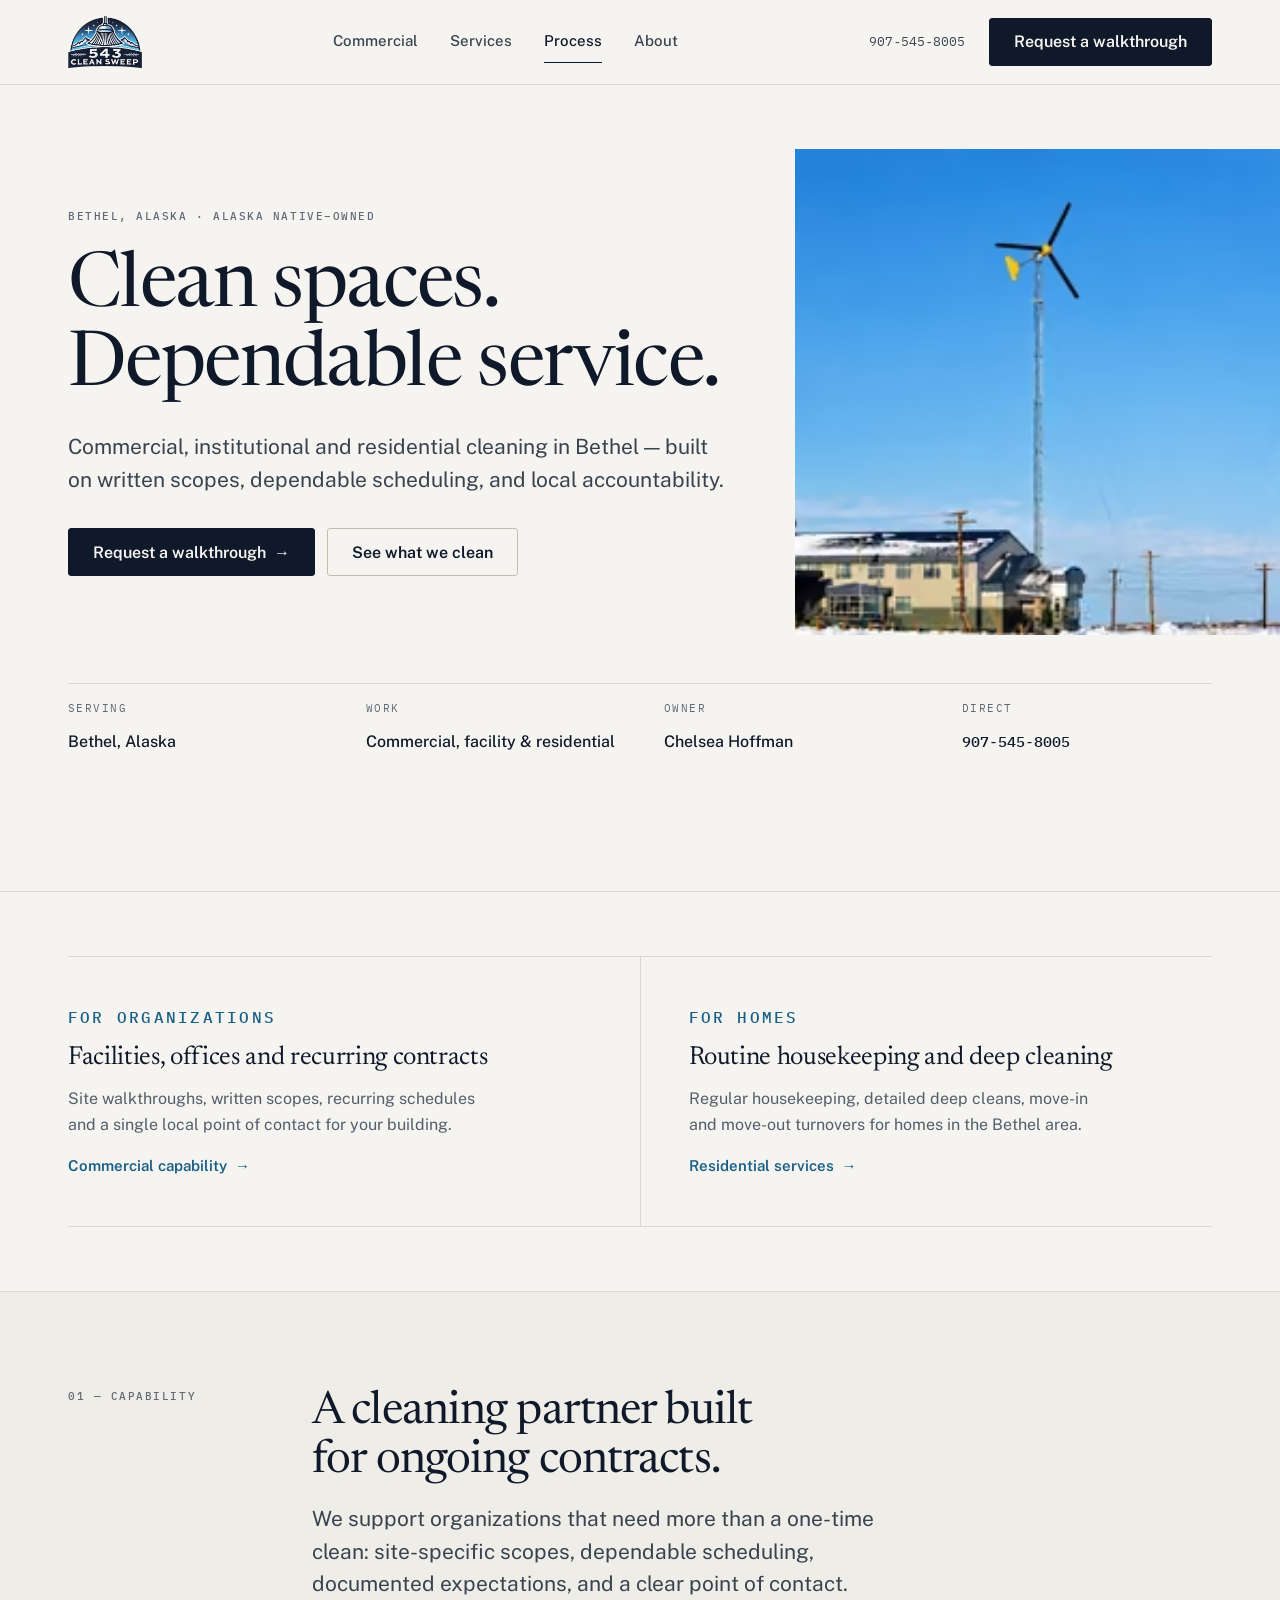
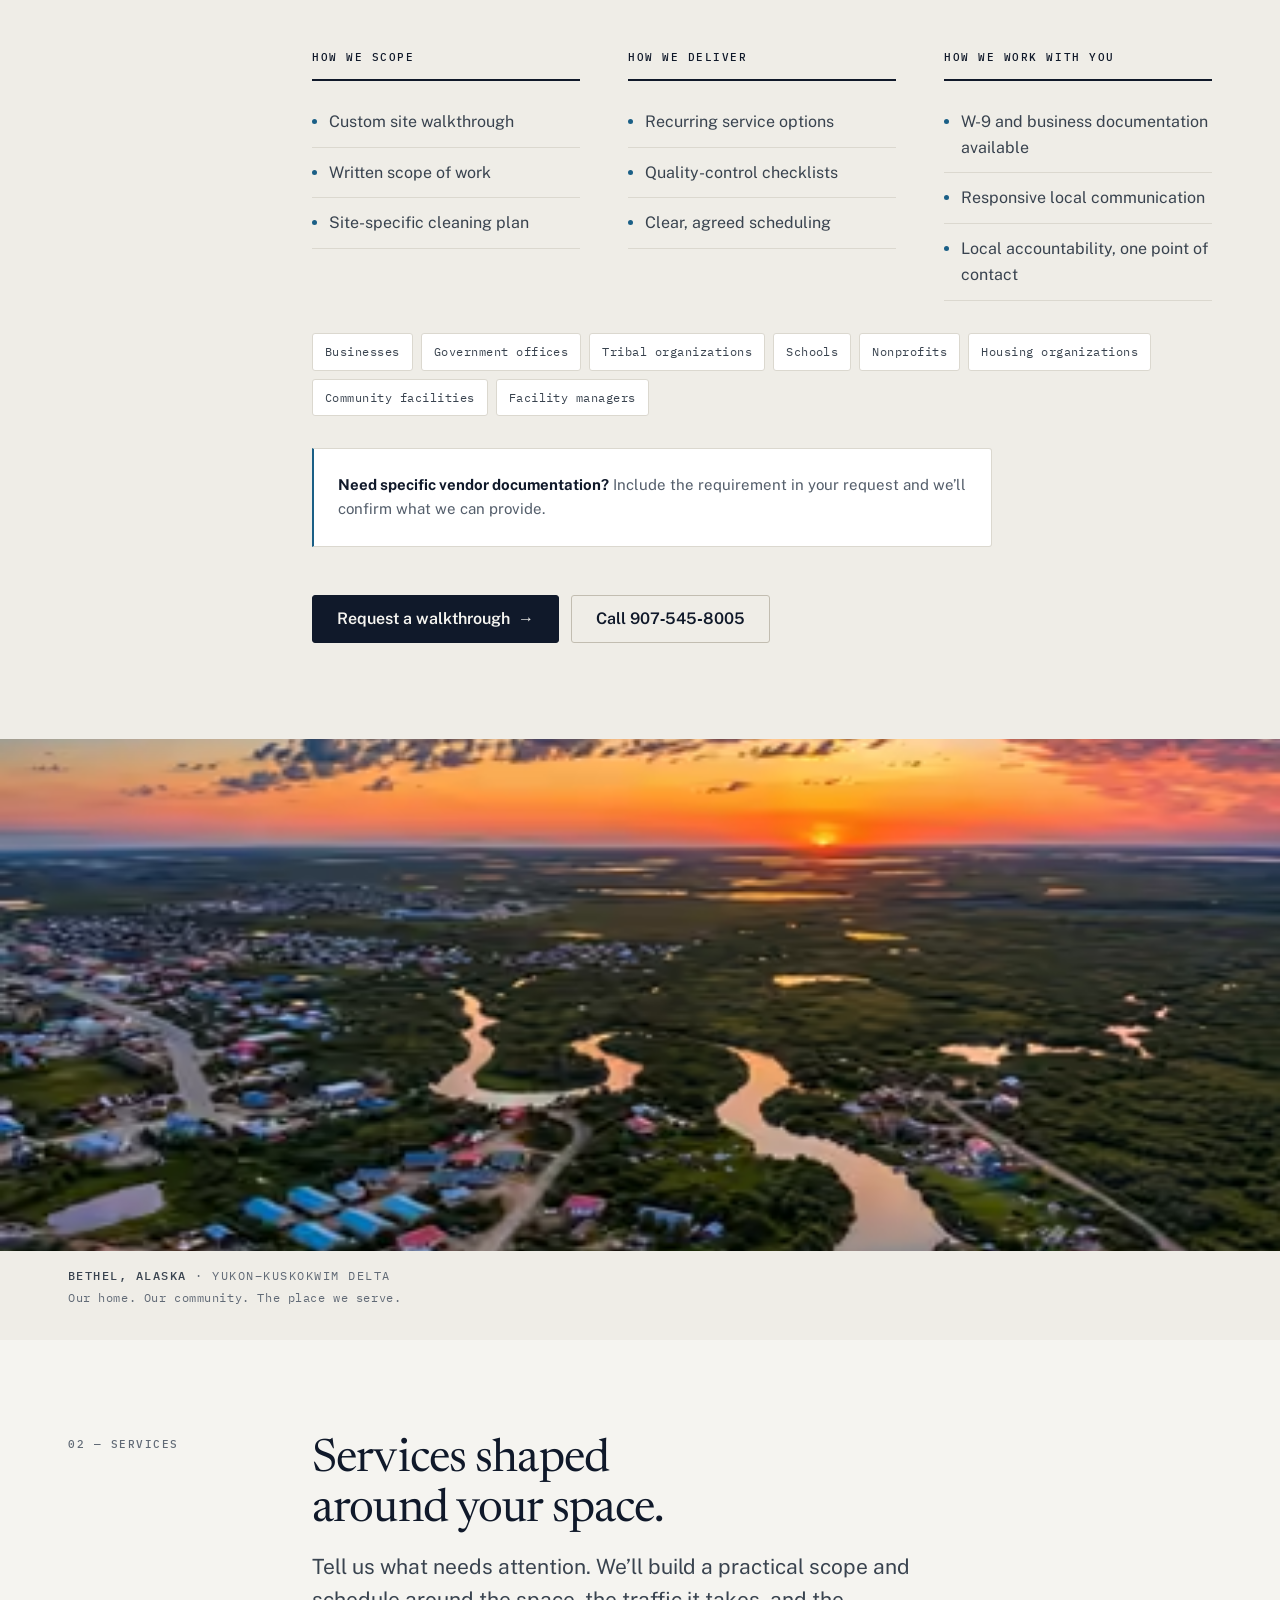
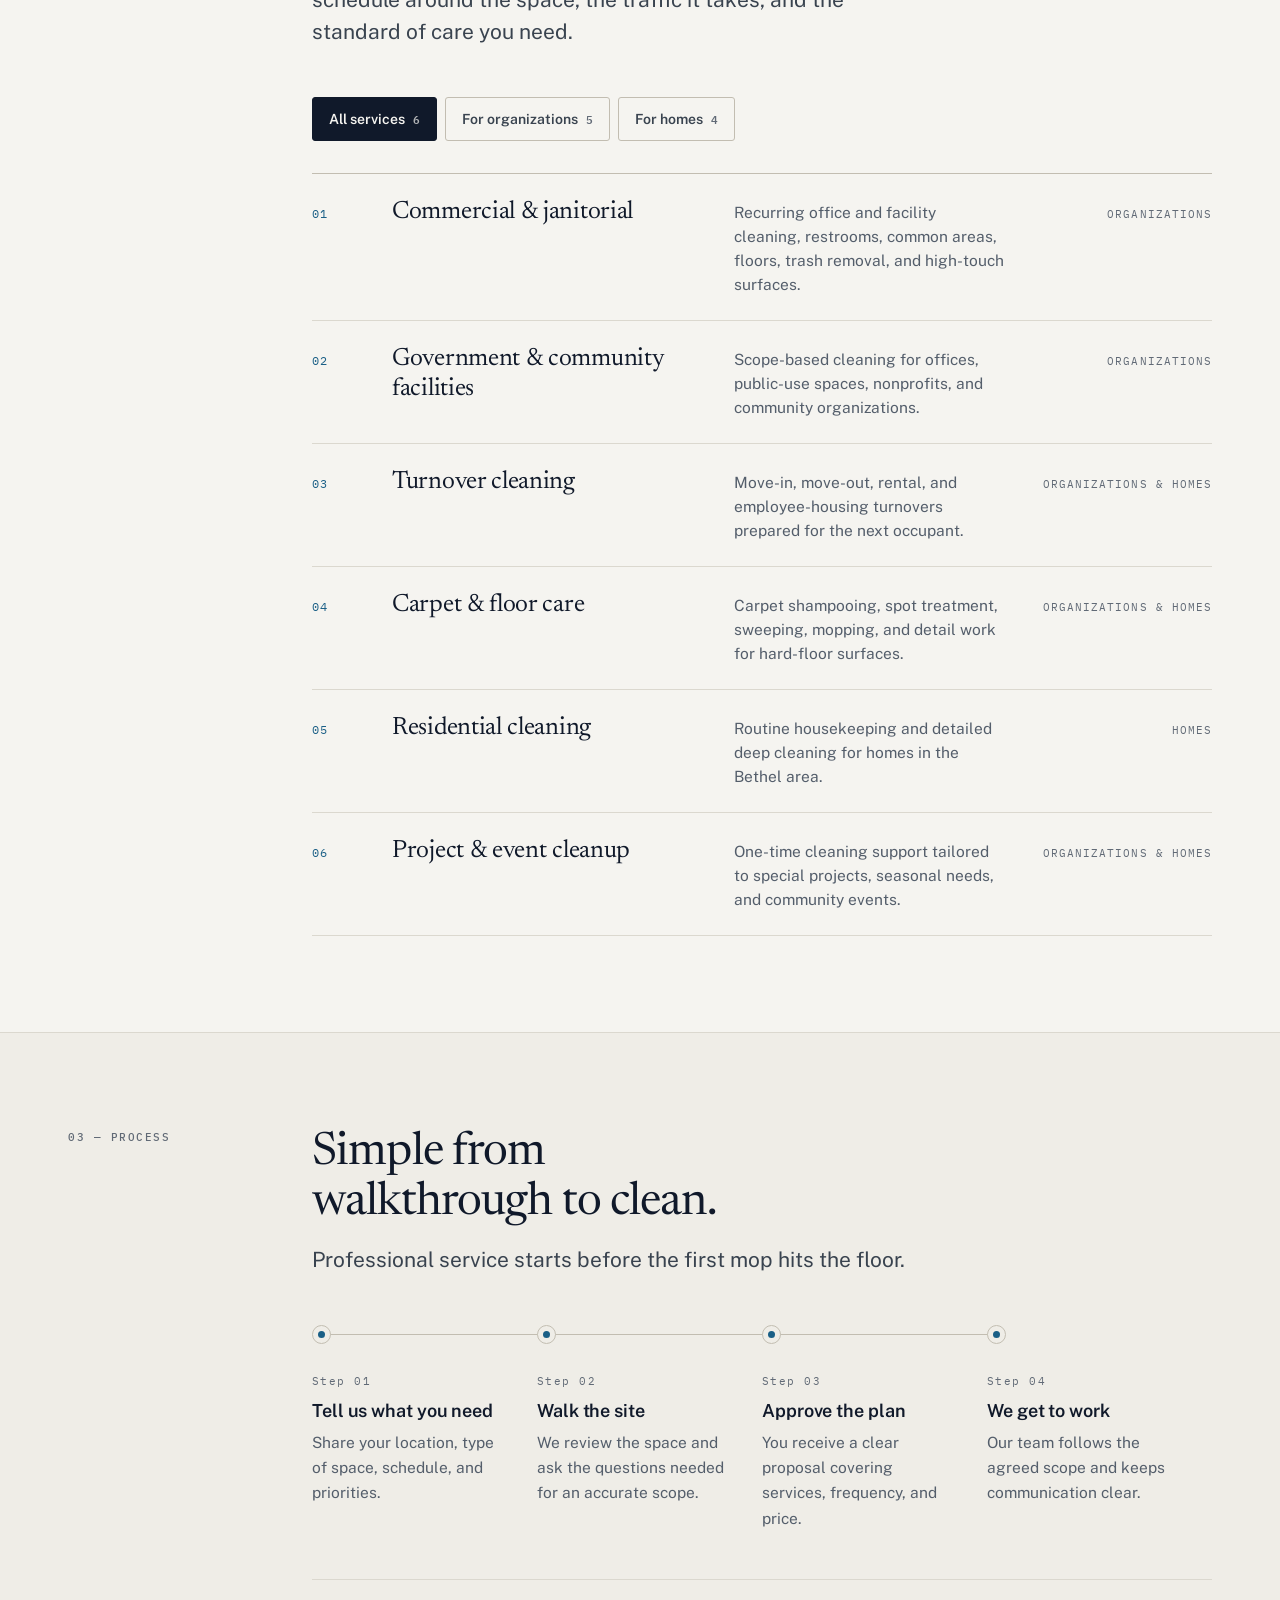
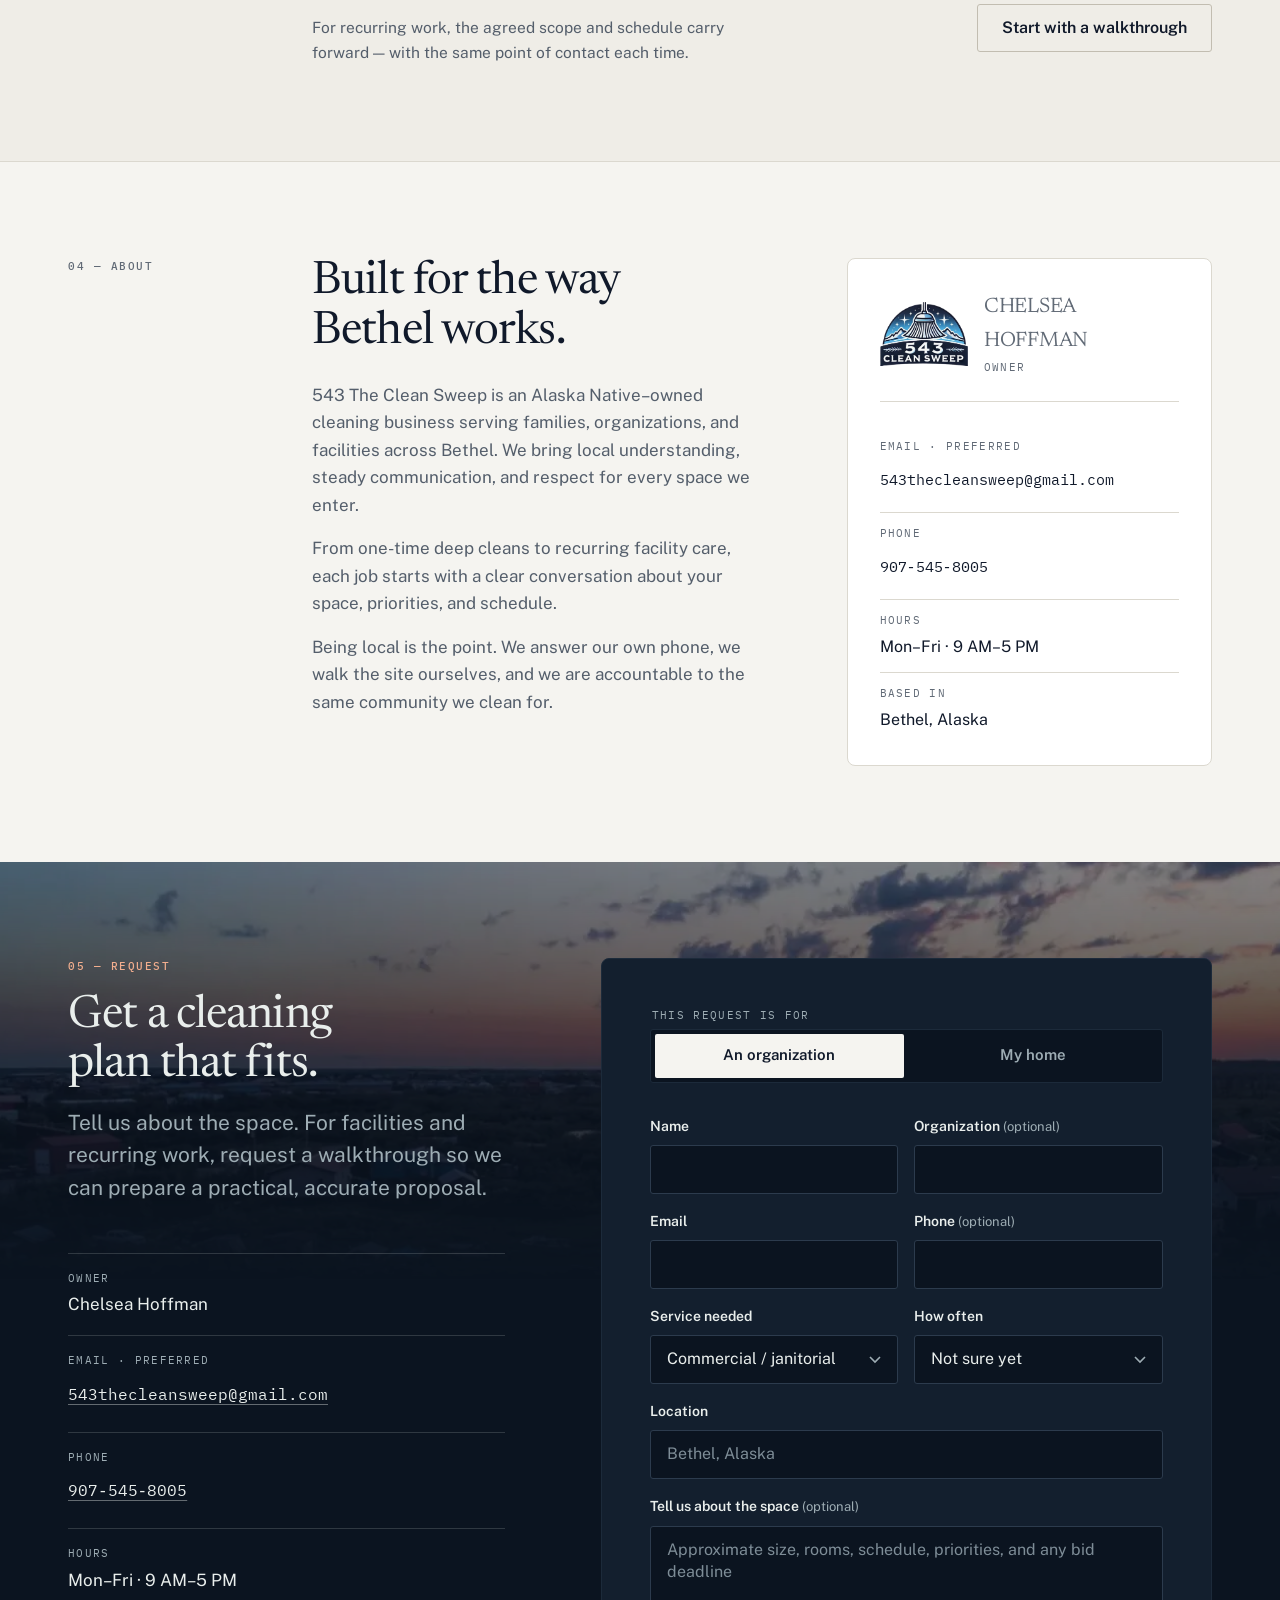
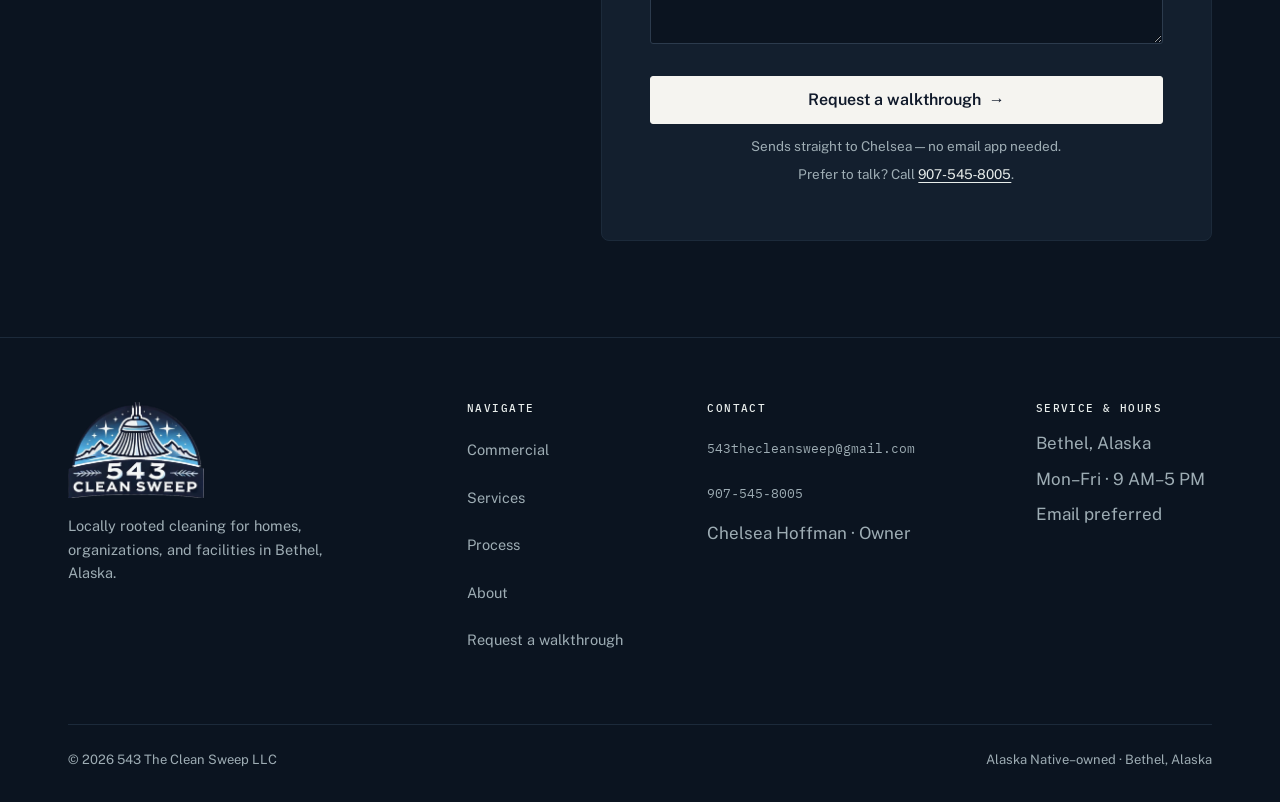
==== index.html @ af2d4373 "Sync Clean Sweep website with current live site Recover the published HTML, confirmation page, and a" ====
<!doctype html>
<html lang="en">
<head>
<meta charset="utf-8">
<meta name="viewport" content="width=device-width, initial-scale=1">
<title>543 The Clean Sweep | Commercial &amp; Residential Cleaning in Bethel, Alaska</title>
<meta name="description" content="Alaska Native-owned cleaning in Bethel, Alaska. Commercial, janitorial, facility and residential cleaning built on written scopes, dependable scheduling and local accountability. Request a walkthrough.">
<link rel="canonical" href="https://543thecleansweep.com/">

<meta property="og:type" content="website">
<meta property="og:site_name" content="543 The Clean Sweep">
<meta property="og:title" content="543 The Clean Sweep | Cleaning in Bethel, Alaska">
<meta property="og:description" content="Commercial, institutional and residential cleaning in Bethel, Alaska. Written scopes, dependable scheduling, local accountability.">
<meta property="og:image" content="https://543thecleansweep.com/assets/logo.png">
<meta property="og:url" content="https://543thecleansweep.com/">
<meta name="twitter:card" content="summary_large_image">

<link rel="icon" href="assets/logo.png" sizes="any">
<link rel="apple-touch-icon" href="assets/logo.png">

<link rel="preconnect" href="https://fonts.googleapis.com">
<link rel="preconnect" href="https://fonts.gstatic.com" crossorigin>
<link rel="stylesheet" href="https://fonts.googleapis.com/css2?family=Newsreader:opsz,wght@6..72,300..500&family=Public+Sans:wght@400..700&family=IBM+Plex+Mono:wght@400;500&display=swap">

<script type="application/ld+json">
{"@context":"https://schema.org","@type":"LocalBusiness","name":"543 The Clean Sweep","legalName":"543 The Clean Sweep LLC","founder":{"@type":"Person","name":"Chelsea Hoffman"},"telephone":"+1-907-545-8005","email":"543thecleansweep@gmail.com","url":"https://543thecleansweep.com/","logo":"https://543thecleansweep.com/assets/logo.png","image":"https://543thecleansweep.com/assets/logo.png","description":"Alaska Native-owned residential and commercial cleaning services in Bethel, Alaska.","address":{"@type":"PostalAddress","addressLocality":"Bethel","addressRegion":"AK","addressCountry":"US"},"areaServed":{"@type":"City","name":"Bethel, Alaska"},"openingHoursSpecification":[{"@type":"OpeningHoursSpecification","dayOfWeek":["Monday","Tuesday","Wednesday","Thursday","Friday"],"opens":"09:00","closes":"17:00"}]}
</script>

<style>
/* ============================================================
   543 THE CLEAN SWEEP — design system
   Palette derived from the logo mark: navy #10192A, blue #429DCC.
   Spacing: 4px base. Radius: 0 / 3 / 8. Type: Newsreader / Public Sans / IBM Plex Mono.
   ============================================================ */
:root{
  /* ---- colour ---- */
  --paper:#F5F4F0;
  --paper-2:#EFEDE7;
  --surface:#FFFFFF;
  --ink:#10192A;          /* logo navy */
  --ink-2:#39434F;
  --muted:#545E6B;
  --faint:#616A76;
  --rule:#DBD8CF;
  --rule-2:#C2BDB1;
  --accent:#1A5F86;
  --accent-2:#134B6B;
  --accent-wash:#E7EEF3;
  --night:#0B1420;
  --night-2:#131F2E;
  --night-3:#1C2A3A;
  --on-night:#E9EEEC;
  --on-night-2:#9EADB4;
  --glow:#F2AE8E;          /* sampled from the riverfront sunset behind this band */
  --warn:#8C3417;
  --warn-wash:#F7E9E3;

  /* ---- type ---- */
  --serif:"Newsreader",Georgia,"Times New Roman",serif;
  --sans:"Public Sans",-apple-system,BlinkMacSystemFont,"Segoe UI",Roboto,Helvetica,Arial,sans-serif;
  --mono:"IBM Plex Mono",ui-monospace,SFMono-Regular,Menlo,Consolas,monospace;

  /* ---- space (4px base) ---- */
  --s1:4px;  --s2:8px;  --s3:12px; --s4:16px; --s5:24px;
  --s6:32px; --s7:48px; --s8:64px; --s9:96px; --s10:128px;

  /* ---- layout ---- */
  --shell:1240px;
  --measure:68ch;
  --gutter:20px;
  --header-h:76px;

  /* ---- radius / elevation ---- */
  --r1:3px; --r2:8px;
  --shadow:0 1px 2px rgba(16,25,42,.05), 0 12px 32px -12px rgba(16,25,42,.16);

  /* ---- motion ---- */
  --ease-out:cubic-bezier(0.23, 1, 0.32, 1);
  --ease-in-out:cubic-bezier(0.77, 0, 0.175, 1);
}
@media (min-width:700px){ :root{ --gutter:32px; --header-h:84px } }
@media (min-width:1100px){ :root{ --gutter:48px } }

*,*::before,*::after{box-sizing:border-box}
html{-webkit-text-size-adjust:100%}
/* author display values must not defeat the hidden attribute */
[hidden]{display:none !important}
@media (prefers-reduced-motion: no-preference){ html{scroll-behavior:smooth} }

body{
  margin:0;
  background:var(--paper);
  color:var(--ink);
  font-family:var(--sans);
  font-size:17px;
  line-height:1.62;
  font-synthesis-weight:none;
  -webkit-font-smoothing:antialiased;
  -moz-osx-font-smoothing:grayscale;
}
img{max-width:100%;height:auto;display:block}
h1,h2,h3,h4{margin:0;font-weight:500;line-height:1.1;letter-spacing:-.02em;text-wrap:balance}
p{margin:0}
ul,ol{margin:0;padding:0}
a{color:var(--accent);text-underline-offset:3px;text-decoration-thickness:1px}
@media (hover:hover) and (pointer:fine){
  a:hover{color:var(--accent-2)}
}

/* ---- focus: always visible, never animated ---- */
:focus-visible{
  outline:2px solid var(--accent);
  outline-offset:2px;
  border-radius:2px;
}
.on-dark :focus-visible,.night :focus-visible{outline-color:var(--glow)}

.skip{
  position:absolute;left:var(--s4);top:-100px;z-index:100;
  background:var(--ink);color:var(--paper);
  padding:var(--s3) var(--s4);border-radius:var(--r1);
  font-weight:600;text-decoration:none;
}
.skip:focus{top:var(--s4)}

.shell{width:100%;max-width:var(--shell);margin-inline:auto;padding-inline:var(--gutter)}
.vh{position:absolute;width:1px;height:1px;padding:0;margin:-1px;overflow:hidden;clip:rect(0 0 0 0);white-space:nowrap;border:0}

/* ============================================================ TYPE SCALE */
.display{font-family:var(--serif);font-weight:400;letter-spacing:-.021em;line-height:1.04;
  font-size:clamp(42px,7.4vw,76px)}
.h2{font-family:var(--serif);font-weight:400;letter-spacing:-.019em;line-height:1.08;
  font-size:clamp(30px,4.2vw,46px)}
.h3{font-family:var(--serif);font-weight:400;letter-spacing:-.013em;font-size:clamp(21px,2.3vw,26px);line-height:1.18}
.h4{font-family:var(--sans);font-weight:600;font-size:18px;letter-spacing:-.005em;line-height:1.3}
.lede{font-size:clamp(18px,2vw,21px);line-height:1.55;color:var(--ink-2);max-width:56ch}
.body{color:var(--muted);max-width:var(--measure)}
.small{font-size:15px;line-height:1.55}
.label{font-family:var(--mono);font-size:11px;font-weight:500;letter-spacing:.14em;
  text-transform:uppercase;color:var(--faint)}
.num{font-family:var(--mono);font-variant-numeric:tabular-nums lining-nums}

/* ============================================================ BUTTONS */
.btn{
  display:inline-flex;align-items:center;justify-content:center;gap:var(--s2);
  min-height:48px;padding:var(--s3) var(--s5);
  font-family:var(--sans);font-size:16px;font-weight:600;line-height:1.2;
  border:1px solid transparent;border-radius:var(--r1);
  text-decoration:none;cursor:pointer;
  transition:background-color 140ms ease, color 140ms ease, border-color 140ms ease, transform 140ms var(--ease-out);
}
.btn:active{transform:scale(.975)}
.btn-primary{background:var(--ink);color:var(--paper);border-color:var(--ink)}
.btn-secondary{background:transparent;color:var(--ink);border-color:var(--rule-2)}
.btn-light{background:var(--paper);color:var(--ink);border-color:var(--paper)}
.btn-ghost-dark{background:transparent;color:var(--on-night);border-color:rgba(233,238,236,.3)}
.btn-block{width:100%}
@media (hover:hover) and (pointer:fine){
  .btn-primary:hover{background:#1D2A40;border-color:#1D2A40}
  .btn-secondary:hover{background:var(--paper-2);border-color:var(--ink)}
  .btn-light:hover{background:#FFFFFF;border-color:#FFFFFF}
  .btn-ghost-dark:hover{background:rgba(233,238,236,.09);border-color:rgba(233,238,236,.55)}
}
.btn .arw{transition:transform 180ms var(--ease-out)}
@media (hover:hover) and (pointer:fine){ .btn:hover .arw{transform:translateX(3px)} }

/* ============================================================ HEADER */
.header{
  position:sticky;top:0;z-index:50;
  background:var(--paper);
  border-bottom:1px solid transparent;
  /* only compositor-friendly properties: a height change here would animate layout
     AND shift the document by the delta, because a sticky header sits in flow. */
  transition:background-color 200ms ease, border-color 200ms ease;
}
.header[data-stuck="true"]{
  background:rgba(245,244,240,.92);
  -webkit-backdrop-filter:saturate(1.4) blur(10px);
  backdrop-filter:saturate(1.4) blur(10px);
  border-bottom-color:var(--rule);
}
.header-in{display:flex;align-items:center;justify-content:space-between;gap:var(--s4);
  height:var(--header-h)}
.brand{display:inline-flex;align-items:center;text-decoration:none;flex:none}
.brand img{height:52px;width:auto}
.nav{display:none;align-items:center;gap:var(--s6)}
.nav a{font-size:15px;font-weight:500;color:var(--ink-2);text-decoration:none;padding-block:var(--s2);
  border-bottom:1.5px solid transparent;transition:color 140ms ease, border-color 140ms ease}
@media (hover:hover) and (pointer:fine){ .nav a:hover{color:var(--ink);border-bottom-color:var(--rule-2)} }
.nav a[aria-current="true"]{color:var(--ink);border-bottom-color:var(--ink)}
.header-right{display:flex;align-items:center;gap:var(--s5)}
.header-cta{display:none}
.header-tel{display:none;font-family:var(--mono);font-size:13px;color:var(--ink-2);text-decoration:none}
@media (hover:hover) and (pointer:fine){ .header-tel:hover{color:var(--accent)} }

.menu-btn{
  display:inline-flex;align-items:center;gap:var(--s2);
  min-height:44px;padding:var(--s2) var(--s3);margin-right:calc(var(--s3) * -1);
  background:none;border:0;cursor:pointer;
  font-family:var(--sans);font-size:15px;font-weight:600;color:var(--ink);
}
.menu-btn .bars{position:relative;width:20px;height:12px;flex:none}
.menu-btn .bars i{position:absolute;left:0;width:100%;height:1.5px;background:currentColor;
  transition:transform 200ms var(--ease-out), opacity 140ms ease}
.menu-btn .bars i:nth-child(1){top:0}
.menu-btn .bars i:nth-child(2){top:10.5px}
.menu-btn[aria-expanded="true"] .bars i:nth-child(1){transform:translateY(5.25px) rotate(45deg)}
.menu-btn[aria-expanded="true"] .bars i:nth-child(2){transform:translateY(-5.25px) rotate(-45deg)}

.panel{
  position:fixed;left:0;right:0;top:var(--header-h);bottom:0;z-index:49;
  background:var(--paper);border-top:1px solid var(--rule);
  padding:var(--s6) var(--gutter) var(--s8);
  overflow-y:auto;overscroll-behavior:contain;
  opacity:1;transform:translateY(0);
  transition:opacity 200ms var(--ease-out), transform 240ms var(--ease-out);
}
.panel[hidden]{display:none}
/* exit snaps faster than entry — the system responding, not the user deciding */
.panel[data-closing="true"]{opacity:0;transform:translateY(-8px);transition-duration:160ms}
@starting-style{ .panel{opacity:0;transform:translateY(-8px)} }
.panel-nav{display:flex;flex-direction:column;gap:var(--s1);list-style:none}
.panel-nav a{
  display:flex;align-items:baseline;gap:var(--s4);
  padding:var(--s4) 0;border-bottom:1px solid var(--rule);
  font-family:var(--serif);font-size:26px;color:var(--ink);text-decoration:none;
}
.panel-nav .num{font-family:var(--mono);font-size:11px;color:var(--faint);letter-spacing:.1em}
.panel-foot{margin-top:var(--s7);display:flex;flex-direction:column;gap:var(--s3)}
.panel-foot .btn{width:100%}
.panel-contact{display:flex;flex-direction:column;gap:var(--s2);margin-top:var(--s5);
  font-family:var(--mono);font-size:14px}
.panel-contact a{color:var(--ink-2);text-decoration:none}

@media (min-width:960px){
  .menu-btn{display:none}
  .panel{display:none !important}
  .nav{display:flex}
  .header-cta{display:inline-flex}
  .header-tel{display:inline-block}
}

/* ============================================================ SECTION SCAFFOLD */
.section{padding-block:var(--s9);scroll-margin-top:calc(var(--header-h) + 8px)}
.section--tight{padding-block:var(--s8)}
.section + .section{border-top:1px solid var(--rule)}
.sec-head{display:grid;gap:var(--s4);margin-bottom:var(--s7);max-width:60ch}
.sec-head .label{margin-bottom:calc(var(--s1) * -1)}

/* rail layout: mono label in a left column on wide screens */
.rail{display:grid;gap:var(--s5)}
@media (min-width:960px){
  .rail{grid-template-columns:180px minmax(0,1fr);gap:var(--s8);align-items:start}
  .rail > .rail-label{position:sticky;top:calc(var(--header-h) + 24px)}
}

/* ============================================================ HERO */
.hero{padding-block:var(--s7) var(--s8);border-bottom:1px solid var(--rule);overflow-x:clip}
@media (min-width:960px){ .hero{padding-block:var(--s8) var(--s8)} }
@media (min-width:1200px){ .hero{padding-block:var(--s8) var(--s9)} }
.hero-grid{display:grid;gap:var(--s7)}
@media (min-width:1000px){
  /* type column leads; the plate takes the right track and bleeds past the shell */
  .hero-grid{grid-template-columns:minmax(0,7fr) minmax(0,4.4fr);gap:var(--s8);align-items:center}
}
.hero h1{margin-bottom:var(--s5)}
.hero .lede{margin-bottom:var(--s6)}
.hero-actions{display:flex;flex-wrap:wrap;gap:var(--s3)}
.hero-actions .btn{flex:1 1 auto;min-width:190px}
@media (min-width:560px){ .hero-actions .btn{flex:0 0 auto} }

/* ---- hero plate: full-bleed band on phones, contained plate on desktop ---- */
.hero-figure{margin:0;position:relative}
.hero-figure img{
  width:100%;height:auto;display:block;
  background:var(--paper-2);           /* holds the box before decode */
}
@media (max-width:999px){
  /* escape the shell so the band runs edge to edge */
  .hero-figure{margin-inline:calc(var(--gutter) * -1)}
  .hero-figure img{aspect-ratio:430/226;object-fit:cover}
}
@media (min-width:1000px){
  /* 4:5 is the crop's shape, but the plate is capped so the hero never grows
     past roughly two-thirds of the viewport and the next section stays in view */
  .hero-figure img{aspect-ratio:4/5;object-fit:cover;max-height:min(54vh,540px)}
  /* Bleed to the right viewport edge: the distance from the shell's content edge
     to the viewport is half the leftover width plus one gutter. `overflow-x:clip`
     on .hero absorbs scrollbar rounding so this can never open a scrollbar —
     clip (not hidden) does not create a scroll container, so sticky still works. */
  .hero-figure{
    margin-right:calc(-1 * ((100vw - min(var(--shell), 100vw)) / 2 + var(--gutter)));
  }
}

/* a specification strip spanning the whole hero, not a column item — keeping it
   out of the type column is what stops the hero growing past the viewport */
.hero-facts{display:grid;gap:0 var(--s5);border-top:1px solid var(--rule);margin-top:var(--s7)}
.hero-facts div{display:grid;gap:var(--s1);padding-block:var(--s4);border-bottom:1px solid var(--rule)}
@media (min-width:380px){ .hero-facts{grid-template-columns:1fr 1fr} }
@media (min-width:900px){
  .hero-facts{grid-template-columns:repeat(4,1fr);column-gap:var(--s7)}
  .hero-facts div{border-bottom:0}
}
.hero-facts dt{font-family:var(--mono);font-size:11px;letter-spacing:.13em;text-transform:uppercase;color:var(--faint)}
.hero-facts dd{margin:0;font-size:16px;color:var(--ink);font-weight:500}
.hero-facts dd a{color:var(--ink);text-decoration:none;font-family:var(--mono);font-size:15px}
@media (hover:hover) and (pointer:fine){ .hero-facts dd a:hover{color:var(--accent)} }

/* ============================================================ FULL-BLEED PLATE */
.bleed{margin:0;background:var(--paper-2)}
.bleed img{width:100%;height:auto;display:block;aspect-ratio:5/2;object-fit:cover}
@media (max-width:819px){
  .bleed img{aspect-ratio:430/253}
}
.bleed figcaption{
  max-width:var(--shell);margin-inline:auto;padding:var(--s4) var(--gutter) 0;
  font-family:var(--mono);font-size:11.5px;letter-spacing:.05em;color:var(--faint);
  display:flex;flex-direction:column;gap:var(--s1);
}
/* the place line reads as a label, matching the mono eyebrows used elsewhere */
.bleed figcaption .place{text-transform:uppercase;letter-spacing:.13em}
.bleed figcaption b{color:var(--ink-2);font-weight:500}
.bleed-wrap{padding-block:0 var(--s6);background:var(--paper-2)}

/* One restrained reveal: a 2.5:1 photograph appearing instantly at full width is
   abrupt in a way a text block is not. Fires once, at 20% visibility.
   The hidden state is gated on data-reveal, which only JS sets — so with JS off,
   or if the observer never fires, the photograph is simply visible. */
@media (prefers-reduced-motion: no-preference){
  .bleed[data-reveal] img{
    clip-path:inset(0 0 8% 0);opacity:0;
    transition:clip-path 420ms var(--ease-out), opacity 420ms var(--ease-out);
  }
  .bleed[data-reveal] figcaption{
    opacity:0;transform:translateY(6px);
    transition:opacity 300ms var(--ease-out) 40ms, transform 300ms var(--ease-out) 40ms;
  }
  .bleed[data-reveal][data-shown="true"] img{clip-path:inset(0 0 0 0);opacity:1}
  .bleed[data-reveal][data-shown="true"] figcaption{opacity:1;transform:none}
}

/* ============================================================ AUDIENCE SPLIT */
.paths{display:grid;gap:1px;background:var(--rule);border-block:1px solid var(--rule)}
@media (min-width:820px){ .paths{grid-template-columns:1fr 1fr} }
.path{
  background:var(--paper);padding:var(--s7) 0;display:grid;gap:var(--s3);
  align-content:start;text-decoration:none;color:inherit;
  transition:background-color 160ms ease;
}
@media (min-width:820px){
  .path{padding:var(--s7) var(--s7) var(--s7) 0}
  .path + .path{padding-left:var(--s7);padding-right:0}
}
@media (hover:hover) and (pointer:fine){ .path:hover{background:var(--paper-2)} }
.path .label{color:var(--accent)}
.path p{color:var(--muted);max-width:42ch;font-size:16px}
.path .go{display:inline-flex;align-items:center;gap:var(--s2);font-weight:600;font-size:15px;color:var(--accent);margin-top:var(--s1)}
.path .go .arw{transition:transform 180ms var(--ease-out)}
@media (hover:hover) and (pointer:fine){ .path:hover .go .arw{transform:translateX(3px)} }

/* ============================================================ CAPABILITY (commercial) */
.capability{background:var(--paper-2)}
.cap-groups{display:grid;gap:var(--s6)}
@media (min-width:880px){ .cap-groups{grid-template-columns:repeat(3,1fr);gap:var(--s7)} }
.cap-group{display:grid;gap:var(--s4);align-content:start}
.cap-group > .label{padding-bottom:var(--s3);border-bottom:2px solid var(--ink);color:var(--ink)}
.cap-list{list-style:none;display:grid;gap:0}
.cap-list li{padding-block:var(--s3);border-bottom:1px solid var(--rule);
  display:grid;grid-template-columns:auto minmax(0,1fr);gap:var(--s3);align-items:baseline;
  font-size:16px;color:var(--ink-2)}
.cap-list li::before{content:"";width:5px;height:5px;border-radius:50%;background:var(--accent);transform:translateY(-3px)}
.cap-note{margin-top:var(--s6);padding:var(--s5);background:var(--surface);
  border:1px solid var(--rule);border-left:2px solid var(--accent);border-radius:0 var(--r1) var(--r1) 0;
  max-width:var(--measure)}
.cap-note p{font-size:15px;color:var(--muted)}
.cap-sectors{margin-top:var(--s6);display:flex;flex-wrap:wrap;gap:var(--s2)}
.cap-sectors span{font-family:var(--mono);font-size:12px;letter-spacing:.04em;color:var(--ink-2);
  padding:var(--s2) var(--s3);background:var(--surface);border:1px solid var(--rule);border-radius:var(--r1)}
.cap-cta{margin-top:var(--s7);display:flex;flex-wrap:wrap;gap:var(--s3);align-items:center}

/* ============================================================ SERVICES */
.filters{display:flex;flex-wrap:wrap;gap:var(--s2);margin-bottom:var(--s6)}
.filter{
  min-height:44px;padding:var(--s2) var(--s4);
  font-family:var(--sans);font-size:14px;font-weight:600;color:var(--ink-2);
  background:transparent;border:1px solid var(--rule-2);border-radius:var(--r1);cursor:pointer;
  display:inline-flex;align-items:center;gap:var(--s2);
  transition:background-color 140ms ease, color 140ms ease, border-color 140ms ease, transform 140ms var(--ease-out);
}
.filter:active{transform:scale(.975)}
.filter .count{font-family:var(--mono);font-size:11px;color:var(--faint);transition:color 140ms ease}
.filter[aria-pressed="true"]{background:var(--ink);border-color:var(--ink);color:var(--paper)}
.filter[aria-pressed="true"] .count{color:rgba(245,244,240,.7)}
@media (hover:hover) and (pointer:fine){
  .filter:hover{border-color:var(--ink)}
  .filter[aria-pressed="true"]:hover{background:#1D2A40}
}

.svc-list{list-style:none;border-top:1px solid var(--rule-2)}
.svc{border-bottom:1px solid var(--rule)}
.svc a.svc-in{
  display:grid;gap:var(--s2) var(--s5);padding-block:var(--s5);
  text-decoration:none;color:inherit;
  grid-template-columns:auto minmax(0,1fr);
  transition:background-color 160ms ease;
}
/* The four-column row only earns its keep once the description column is wide
   enough to set properly. Below 1200px it squeezed to ~210px and broke copy into
   five ragged fragments, so tablet and small-laptop widths keep the stacked row. */
@media (min-width:1200px){
  /* fixed tag column so every row's columns line up across the list */
  /* 182px = the natural width of the widest tag ("Organizations & homes");
     at 172px it overflowed its column into the gutter. */
  .svc a.svc-in{grid-template-columns:56px minmax(0,7fr) minmax(0,6fr) 182px;align-items:baseline;
    padding-inline:var(--s3);margin-inline:calc(var(--s3) * -1)}
}
@media (hover:hover) and (pointer:fine){ .svc a.svc-in:hover{background:var(--paper-2)} }
.svc .n{font-family:var(--mono);font-size:12px;color:var(--accent);letter-spacing:.06em;padding-top:var(--s1)}
.svc .t{font-family:var(--serif);font-size:clamp(20px,2.2vw,25px);line-height:1.2;color:var(--ink);letter-spacing:-.012em}
/* stacked rows span the full shell, so cap the measure — uncapped it ran to
   ~95 characters at 900-1100px, well past a comfortable reading line */
.svc .d{color:var(--muted);font-size:15.5px;line-height:1.55;grid-column:2/-1;max-width:60ch}
@media (min-width:1200px){ .svc .d{grid-column:auto;max-width:none} }
.svc .tag{font-family:var(--mono);font-size:10.5px;letter-spacing:.1em;text-transform:uppercase;
  color:var(--faint);white-space:nowrap;grid-column:2/-1}
@media (min-width:1200px){ .svc .tag{grid-column:auto;text-align:right} }
.svc[hidden]{display:none}
/* filter transition: rows fade+rise into place */
@media (prefers-reduced-motion: no-preference){
  .svc[data-enter="true"]{animation:svcIn 180ms var(--ease-out) both}
}
@keyframes svcIn{from{opacity:0;transform:translateY(4px)}to{opacity:1;transform:none}}
.svc-empty{padding-block:var(--s7);color:var(--muted)}

/* ============================================================ PROCESS */
.process{background:var(--paper-2)}
.steps{list-style:none;display:grid;gap:0;position:relative}
.step{position:relative;padding-left:var(--s7);padding-block:var(--s5)}
.step::before{content:"";position:absolute;left:9px;top:0;bottom:0;width:1px;background:var(--rule-2)}
.step:first-child::before{top:16px}
.step:last-child::before{bottom:calc(100% - 16px)}
.step .dot{position:absolute;left:0;top:9px;width:19px;height:19px;border-radius:50%;
  background:var(--paper-2);border:1px solid var(--rule-2);display:grid;place-items:center}
.step .dot::after{content:"";width:7px;height:7px;border-radius:50%;background:var(--accent)}
.step .n{font-family:var(--mono);font-size:11px;letter-spacing:.13em;color:var(--faint);display:block;margin-bottom:var(--s2)}
.step h3{margin-bottom:var(--s2)}
.step p{color:var(--muted);font-size:15.5px;max-width:38ch}
@media (min-width:900px){
  /* gap:0 + per-step padding so the rules meet and read as one continuous spine */
  .steps{grid-template-columns:repeat(4,1fr);gap:0}
  .step{padding-left:0;padding-right:var(--s6);padding-top:var(--s7);padding-block-end:0}
  .step::before{left:0;right:0;top:9px;bottom:auto;width:auto;height:1px}
  .step:first-child::before{left:9px;top:9px}
  .step:last-child::before{right:calc(100% - 10px);bottom:auto}
  .step .dot{top:0;left:0}
}
.process-after{margin-top:var(--s7);padding-top:var(--s5);border-top:1px solid var(--rule);
  display:flex;flex-wrap:wrap;gap:var(--s4);align-items:baseline;justify-content:space-between}
.process-after p{color:var(--muted);font-size:15.5px;max-width:52ch}

/* ============================================================ ABOUT */
.about-grid{display:grid;gap:var(--s7)}
@media (min-width:960px){ .about-grid{grid-template-columns:minmax(0,6fr) minmax(0,5fr);gap:var(--s9);align-items:start} }
.about-copy p + p{margin-top:var(--s4)}
.owner{border:1px solid var(--rule);background:var(--surface);padding:var(--s6);border-radius:var(--r2)}
.owner-mark{display:flex;align-items:center;gap:var(--s4);padding-bottom:var(--s5);
  border-bottom:1px solid var(--rule);margin-bottom:var(--s5)}
.owner-mark img{height:64px;width:auto;flex:none}
.owner-mark strong{display:block;font-family:var(--serif);font-size:21px;font-weight:400;letter-spacing:-.01em}
.owner-mark span{font-family:var(--mono);font-size:11px;letter-spacing:.12em;text-transform:uppercase;color:var(--faint)}
.owner dl{display:grid;gap:0;margin:0}
.owner dl > div{display:grid;gap:var(--s1);padding-block:var(--s3);border-bottom:1px solid var(--rule)}
.owner dl > div:last-child{border-bottom:0;padding-bottom:0}
.owner dt{font-family:var(--mono);font-size:11px;letter-spacing:.12em;text-transform:uppercase;color:var(--faint)}
.owner dd{margin:0;font-size:16px}
.owner dd a{font-family:var(--mono);font-size:15px;color:var(--ink);text-decoration:none;word-break:break-word}
@media (hover:hover) and (pointer:fine){ .owner dd a:hover{color:var(--accent)} }

/* ============================================================ CONTACT (night band) */
.night{
  position:relative;background:var(--night);color:var(--on-night);
  padding-block:var(--s9);overflow:hidden;
  scroll-margin-top:calc(var(--header-h) + 8px);
}
.night::before{
  content:"";position:absolute;inset:0 0 auto;height:min(46vw,420px);
  background-image:url('assets/riverfront-1400.jpg');
  background-image:image-set(url('assets/riverfront-1400.webp') type('image/webp'),
                             url('assets/riverfront-1400.jpg') type('image/jpeg'));
  background-image:-webkit-image-set(url('assets/riverfront-1400.webp') type('image/webp'),
                                     url('assets/riverfront-1400.jpg') type('image/jpeg'));
  background-size:cover;background-position:center 38%;
  opacity:.58;
  -webkit-mask-image:linear-gradient(to bottom,rgba(0,0,0,.9) 0%,transparent 100%);
  mask-image:linear-gradient(to bottom,rgba(0,0,0,.9) 0%,transparent 100%);
  pointer-events:none;
}
.night > *{position:relative}
.night h2,.night .h3{color:var(--on-night)}
.night .label{color:var(--glow)}
.night .lede{color:var(--on-night-2)}
.contact-grid{display:grid;gap:var(--s7)}
@media (min-width:980px){
  .contact-grid{grid-template-columns:minmax(0,5fr) minmax(0,7fr);gap:var(--s9);align-items:start}
}
.contact-points{list-style:none;margin-top:var(--s7)}
.contact-points li{padding-block:var(--s4);border-top:1px solid rgba(233,238,236,.16);display:grid;gap:var(--s1)}
.contact-points .k{font-family:var(--mono);font-size:11px;letter-spacing:.12em;text-transform:uppercase;color:var(--on-night-2)}
.contact-points .v{font-size:17px;color:var(--on-night)}
.contact-points a{color:var(--on-night);font-family:var(--mono);font-size:16px;text-decoration:none;
  border-bottom:1px solid rgba(233,238,236,.3);padding-bottom:1px;word-break:break-word}
@media (hover:hover) and (pointer:fine){
  .contact-points a:hover{color:var(--glow);border-bottom-color:var(--glow)}
}

/* ============================================================ FORM */
.form-card{background:var(--night-2);border:1px solid var(--night-3);border-radius:var(--r2);
  padding:var(--s6) var(--s5)}
@media (min-width:620px){ .form-card{padding:var(--s7)} }

.seg{display:grid;gap:var(--s2);margin:0 0 var(--s6);padding:0;border:0;min-width:0}
.seg-legend{font-family:var(--mono);font-size:11px;letter-spacing:.12em;text-transform:uppercase;
  color:var(--on-night-2);margin-bottom:var(--s1)}
.seg-track{display:grid;grid-template-columns:1fr 1fr;gap:var(--s1);padding:var(--s1);
  background:var(--night);border:1px solid var(--night-3);border-radius:var(--r1)}
.seg-track label{position:relative;display:block}
.seg-track input{position:absolute;opacity:0;width:100%;height:100%;margin:0;cursor:pointer}
.seg-track span{
  display:flex;align-items:center;justify-content:center;min-height:44px;padding:var(--s2) var(--s3);
  font-size:15px;font-weight:600;color:var(--on-night-2);border-radius:2px;text-align:center;
  transition:background-color 160ms ease, color 160ms ease;
}
.seg-track input:checked + span{background:var(--paper);color:var(--ink)}
.seg-track input:focus-visible + span{outline:2px solid var(--glow);outline-offset:2px}
@media (hover:hover) and (pointer:fine){
  .seg-track input:not(:checked):hover + span{color:var(--on-night)}
}

.fields{display:grid;gap:var(--s4)}
@media (min-width:620px){ .fields{grid-template-columns:1fr 1fr;gap:var(--s4) var(--s4)} }
.field{display:grid;gap:var(--s2);min-width:0}
.field.full{grid-column:1/-1}
.field[hidden]{display:none}
.field label{font-size:14px;font-weight:600;color:var(--on-night)}
.field .opt{font-weight:400;color:var(--on-night-2);font-size:13px}
.field input,.field select,.field textarea{
  width:100%;min-height:48px;padding:var(--s3) var(--s4);
  font-family:var(--sans);font-size:16px;line-height:1.4;color:var(--on-night);
  background:var(--night);border:1px solid #2C3B4D;border-radius:var(--r1);
  transition:border-color 140ms ease, background-color 140ms ease;
  -webkit-appearance:none;appearance:none;
}
.field textarea{min-height:118px;resize:vertical;padding-top:var(--s3)}
.field select{
  background-image:url("data:image/svg+xml;charset=utf-8,%3Csvg xmlns='http://www.w3.org/2000/svg' width='12' height='8'%3E%3Cpath d='M1 1l5 5 5-5' fill='none' stroke='%239EADB4' stroke-width='1.6'/%3E%3C/svg%3E");
  background-repeat:no-repeat;background-position:right var(--s4) center;padding-right:var(--s7);
}
.field input::placeholder,.field textarea::placeholder{color:#7E8D97}
.field input:focus,.field select:focus,.field textarea:focus{
  border-color:var(--glow);background:#0E1A28;
}
.field input:focus-visible,.field select:focus-visible,.field textarea:focus-visible{
  outline:2px solid var(--glow);outline-offset:1px;
}
.field [aria-invalid="true"]{border-color:#E08A6B}
.err{
  font-size:13.5px;color:#F0A98D;display:flex;gap:var(--s2);align-items:flex-start;
}
.err[hidden]{display:none}
@media (prefers-reduced-motion: no-preference){
  .err:not([hidden]){animation:errIn 160ms var(--ease-out) both}
}
@keyframes errIn{from{opacity:0;transform:translateY(-2px)}to{opacity:1;transform:none}}

.hp{position:absolute;left:-9999px;width:1px;height:1px;overflow:hidden}
.form-actions{margin-top:var(--s6);display:grid;gap:var(--s3)}
.form-actions .btn[data-pending="true"]{opacity:.75;cursor:progress}
.form-note{font-size:13.5px;color:var(--on-night-2);text-align:center;line-height:1.5}
.form-note a{color:var(--on-night)}
.form-summary{
  margin-bottom:var(--s5);padding:var(--s4);border:1px solid #7A4130;background:#2A1810;
  border-radius:var(--r1);color:#F0A98D;font-size:14.5px;
}
.form-summary[hidden]{display:none}

/* ============================================================ FOOTER */
.footer{background:var(--night);color:var(--on-night-2);padding-block:var(--s8) var(--s6);
  border-top:1px solid var(--night-3)}
.footer-grid{display:grid;gap:var(--s7)}
/* the contact column is sized to hold the email address on one line —
   it is the longest unbreakable token on the page */
@media (min-width:760px){
  .footer-grid{grid-template-columns:minmax(0,1.6fr) minmax(0,1fr) minmax(0,1.4fr)}
}
@media (min-width:1040px){
  .footer-grid{grid-template-columns:minmax(0,1.9fr) minmax(0,1fr) minmax(0,1.5fr) minmax(0,1fr);gap:var(--s8)}
}
.footer-brand img{height:96px;width:auto;margin-bottom:var(--s4)}
.footer-brand p{font-size:14.5px;max-width:34ch;color:var(--on-night-2)}
.footer h2{font-family:var(--mono);font-size:11px;font-weight:500;letter-spacing:.13em;
  text-transform:uppercase;color:var(--on-night);margin-bottom:var(--s4)}
.footer ul{list-style:none;display:grid;gap:var(--s3)}
.footer a{color:var(--on-night-2);text-decoration:none;font-size:14.5px}
@media (hover:hover) and (pointer:fine){ .footer a:hover{color:var(--on-night)} }
.footer .mono{font-family:var(--mono);font-size:13px;overflow-wrap:break-word}
.footer-base{margin-top:var(--s8);padding-top:var(--s5);border-top:1px solid var(--night-3);
  display:flex;flex-wrap:wrap;gap:var(--s3) var(--s6);justify-content:space-between;
  font-size:13px;color:var(--on-night-2)}

/* ---- standalone links get a comfortable target (WCAG 2.5.8) without
       distorting the editorial rhythm; primary call/request paths are 44-48px ---- */
.footer li a,.panel-contact a,.hero-facts dd a,.owner dd a,.contact-points a,.form-note a{
  display:inline-block;padding-block:var(--s2);
}
.footer ul{gap:var(--s2)}
.contact-points a{
  border-bottom:0;
  text-decoration:underline;
  text-decoration-color:rgba(233,238,236,.4);
  text-underline-offset:4px;
}
@media (hover:hover) and (pointer:fine){
  .contact-points a:hover{text-decoration-color:var(--glow)}
}

/* ============================================================ MOBILE CTA BAR */
.cta-bar{
  position:fixed;left:0;right:0;bottom:0;z-index:48;
  /* uneven split so the primary label never wraps to two lines */
  display:grid;grid-template-columns:96px minmax(0,1fr);gap:var(--s2);
  padding:var(--s3) var(--gutter) calc(var(--s3) + env(safe-area-inset-bottom,0px));
  background:rgba(245,244,240,.95);
  -webkit-backdrop-filter:blur(10px);backdrop-filter:blur(10px);
  border-top:1px solid var(--rule);
  transform:translateY(0);
  transition:transform 220ms var(--ease-out);
}
.cta-bar[data-hidden="true"]{transform:translateY(105%)}
.cta-bar .btn{min-height:46px;font-size:15px;padding-inline:var(--s3);white-space:nowrap}
@media (min-width:960px){ .cta-bar{display:none} }
@media (max-width:959px){ body{padding-bottom:0} .footer{padding-bottom:calc(var(--s9) + env(safe-area-inset-bottom,0px))} }

/* ============================================================ HERO ENTRANCE */
@media (prefers-reduced-motion: no-preference){
  .rise{animation:rise 300ms var(--ease-out) both}
  .rise-1{animation-delay:0ms}
  .rise-2{animation-delay:45ms}
  .rise-3{animation-delay:90ms}
  .rise-4{animation-delay:135ms}
  .rise-5{animation-delay:180ms}
}
@keyframes rise{from{opacity:0;transform:translateY(9px)}to{opacity:1;transform:none}}

/* ============================================================ REDUCED MOTION */
@media (prefers-reduced-motion: reduce){
  *,*::before,*::after{
    animation-duration:.01ms !important;animation-iteration-count:1 !important;
    transition-duration:.01ms !important;scroll-behavior:auto !important;
  }
  .btn:active{transform:none}
  .filter:active{transform:none}
}
</style>
</head>

<body>
<a class="skip" href="#main">Skip to content</a>

<header class="header" id="site-header">
  <div class="shell header-in">
    <a class="brand" href="#top" aria-label="543 The Clean Sweep — home">
      <picture>
        <source srcset="assets/logo.webp" type="image/webp">
        <img src="assets/logo.png" width="833" height="587" alt="543 The Clean Sweep">
      </picture>
    </a>

    <nav class="nav" aria-label="Main">
      <a href="#commercial">Commercial</a>
      <a href="#services">Services</a>
      <a href="#process">Process</a>
      <a href="#about">About</a>
    </nav>

    <div class="header-right">
      <a class="header-tel" href="tel:+19075458005">907‑545‑8005</a>
      <a class="btn btn-primary header-cta" href="#request">Request a walkthrough</a>
    </div>

    <button class="menu-btn" id="menu-btn" type="button" aria-expanded="false" aria-controls="menu-panel">
      <span class="bars" aria-hidden="true"><i></i><i></i></span>
      <span id="menu-label">Menu</span>
    </button>
  </div>

  <div class="panel" id="menu-panel" hidden>
    <nav aria-label="Mobile">
      <ul class="panel-nav">
        <li><a href="#commercial"><span class="num">01</span> Commercial</a></li>
        <li><a href="#services"><span class="num">02</span> Services</a></li>
        <li><a href="#process"><span class="num">03</span> Process</a></li>
        <li><a href="#about"><span class="num">04</span> About</a></li>
      </ul>
    </nav>
    <div class="panel-foot">
      <a class="btn btn-primary" href="#request">Request a walkthrough</a>
      <a class="btn btn-secondary" href="tel:+19075458005">Call 907‑545‑8005</a>
    </div>
    <div class="panel-contact">
      <a href="mailto:543thecleansweep@gmail.com">543thecleansweep@gmail.com</a>
      <span>Mon–Fri · 9 AM–5 PM · Bethel, Alaska</span>
    </div>
  </div>
</header>

<main id="main" tabindex="-1">
  <span id="top"></span>

  <!-- ==================== HERO ==================== -->
  <section class="hero">
    <div class="shell">
      <div class="hero-grid">
      <div>
        <p class="label rise rise-1" style="margin-bottom:var(--s5)">Bethel, Alaska · Alaska Native–owned</p>
        <h1 class="display rise rise-2">Clean spaces.<br>Dependable service.</h1>
        <p class="lede rise rise-3">Commercial, institutional and residential cleaning in Bethel — built on written scopes, dependable scheduling, and local accountability.</p>
        <div class="hero-actions rise rise-4">
          <a class="btn btn-primary" href="#request">Request a walkthrough <span class="arw" aria-hidden="true">→</span></a>
          <a class="btn btn-secondary" href="#services">See what we clean</a>
        </div>

      </div>

      <figure class="hero-figure rise rise-5">
        <picture>
          <!-- phones get a genuinely different frame, not a squeezed desktop crop -->
          <source media="(max-width: 999px)" type="image/avif"
                  srcset="assets/hero-yuut-wide-430.avif 430w, assets/hero-yuut-wide-640.avif 640w, assets/hero-yuut-wide-860.avif 860w"
                  sizes="100vw">
          <source media="(max-width: 999px)" type="image/webp"
                  srcset="assets/hero-yuut-wide-430.webp 430w, assets/hero-yuut-wide-640.webp 640w, assets/hero-yuut-wide-860.webp 860w"
                  sizes="100vw">
          <source media="(max-width: 999px)"
                  srcset="assets/hero-yuut-wide-430.jpg 430w, assets/hero-yuut-wide-640.jpg 640w, assets/hero-yuut-wide-860.jpg 860w"
                  sizes="100vw">
          <source type="image/avif"
                  srcset="assets/hero-yuut-560.avif 560w, assets/hero-yuut-840.avif 840w, assets/hero-yuut-1400.avif 1400w"
                  sizes="45vw">
          <source type="image/webp"
                  srcset="assets/hero-yuut-560.webp 560w, assets/hero-yuut-840.webp 840w, assets/hero-yuut-1400.webp 1400w"
                  sizes="45vw">
          <img src="assets/hero-yuut-840.jpg"
               srcset="assets/hero-yuut-560.jpg 560w, assets/hero-yuut-840.jpg 840w, assets/hero-yuut-1400.jpg 1400w"
               sizes="45vw"
               width="840" height="728"
               fetchpriority="high" decoding="async"
               alt="Yuut Elitnaurviat, the People’s Learning Center in Bethel, Alaska, on a clear winter day, with its wind turbines standing over the snow.">
        </picture>
      </figure>
      </div>

      <dl class="hero-facts rise rise-5">
        <div>
          <dt>Serving</dt>
          <dd>Bethel, Alaska</dd>
        </div>
        <div>
          <dt>Work</dt>
          <dd>Commercial, facility &amp; residential</dd>
        </div>
        <div>
          <dt>Owner</dt>
          <dd>Chelsea Hoffman</dd>
        </div>
        <div>
          <dt>Direct</dt>
          <dd><a href="tel:+19075458005">907‑545‑8005</a></dd>
        </div>
      </dl>
    </div>
  </section>

  <!-- ==================== AUDIENCE SPLIT ==================== -->
  <section class="section section--tight" aria-label="Choose your starting point">
    <div class="shell">
      <div class="paths">
        <a class="path" href="#commercial">
          <p class="label">For organizations</p>
          <h2 class="h3">Facilities, offices and recurring contracts</h2>
          <p>Site walkthroughs, written scopes, recurring schedules and a single local point of contact for your building.</p>
          <span class="go">Commercial capability <span class="arw" aria-hidden="true">→</span></span>
        </a>
        <a class="path" href="#services">
          <p class="label">For homes</p>
          <h2 class="h3">Routine housekeeping and deep cleaning</h2>
          <p>Regular housekeeping, detailed deep cleans, move-in and move-out turnovers for homes in the Bethel area.</p>
          <span class="go">Residential services <span class="arw" aria-hidden="true">→</span></span>
        </a>
      </div>
    </div>
  </section>

  <!-- ==================== COMMERCIAL / CAPABILITY ==================== -->
  <section class="section capability" id="commercial">
    <div class="shell">
      <div class="rail">
        <p class="label rail-label">01 — Capability</p>
        <div>
          <div class="sec-head">
            <h2 class="h2">A cleaning partner built for ongoing contracts.</h2>
            <p class="lede">We support organizations that need more than a one-time clean: site-specific scopes, dependable scheduling, documented expectations, and a clear point of contact.</p>
          </div>

          <div class="cap-groups">
            <div class="cap-group">
              <p class="label">How we scope</p>
              <ul class="cap-list">
                <li><span>Custom site walkthrough</span></li>
                <li><span>Written scope of work</span></li>
                <li><span>Site-specific cleaning plan</span></li>
              </ul>
            </div>
            <div class="cap-group">
              <p class="label">How we deliver</p>
              <ul class="cap-list">
                <li><span>Recurring service options</span></li>
                <li><span>Quality-control checklists</span></li>
                <li><span>Clear, agreed scheduling</span></li>
              </ul>
            </div>
            <div class="cap-group">
              <p class="label">How we work with you</p>
              <ul class="cap-list">
                <li><span>W-9 and business documentation available</span></li>
                <li><span>Responsive local communication</span></li>
                <li><span>Local accountability, one point of contact</span></li>
              </ul>
            </div>
          </div>

          <div class="cap-sectors" aria-label="Organizations we work with">
            <span>Businesses</span>
            <span>Government offices</span>
            <span>Tribal organizations</span>
            <span>Schools</span>
            <span>Nonprofits</span>
            <span>Housing organizations</span>
            <span>Community facilities</span>
            <span>Facility managers</span>
          </div>

          <div class="cap-note">
            <p><strong style="color:var(--ink)">Need specific vendor documentation?</strong> Include the requirement in your request and we’ll confirm what we can provide.</p>
          </div>

          <div class="cap-cta">
            <a class="btn btn-primary" href="#request">Request a walkthrough <span class="arw" aria-hidden="true">→</span></a>
            <a class="btn btn-secondary" href="tel:+19075458005">Call 907‑545‑8005</a>
          </div>
        </div>
      </div>
    </div>
  </section>

  <!-- ==================== PLACE ==================== -->
  <div class="bleed-wrap">
    <figure class="bleed" id="place">
      <picture>
        <!-- phones get a taller frame centred on the town, not a squeezed 2.5:1 -->
        <source media="(max-width: 819px)" type="image/avif"
                srcset="assets/slough-narrow-430.avif 430w, assets/slough-narrow-640.avif 640w, assets/slough-narrow-860.avif 860w"
                sizes="100vw">
        <source media="(max-width: 819px)" type="image/webp"
                srcset="assets/slough-narrow-430.webp 430w, assets/slough-narrow-640.webp 640w, assets/slough-narrow-860.webp 860w"
                sizes="100vw">
        <source media="(max-width: 819px)"
                srcset="assets/slough-narrow-430.jpg 430w, assets/slough-narrow-640.jpg 640w, assets/slough-narrow-860.jpg 860w"
                sizes="100vw">
        <source type="image/avif"
                srcset="assets/slough-960.avif 960w, assets/slough-1440.avif 1440w, assets/slough-1672.avif 1672w"
                sizes="100vw">
        <source type="image/webp"
                srcset="assets/slough-960.webp 960w, assets/slough-1440.webp 1440w, assets/slough-1672.webp 1672w"
                sizes="100vw">
        <img src="assets/slough-1440.jpg"
             srcset="assets/slough-960.jpg 960w, assets/slough-1440.jpg 1440w, assets/slough-1672.jpg 1672w"
             sizes="100vw"
             width="1440" height="576"
             loading="lazy" decoding="async"
             alt="Aerial view of Bethel, Alaska at sunset — Brown's Slough winding through the town and out across the tundra ponds of the Yukon–Kuskokwim Delta.">
      </picture>
      <figcaption>
        <span class="place"><b>Bethel, Alaska</b> · Yukon–Kuskokwim Delta</span>
        <span>Our home. Our community. The place we serve.</span>
      </figcaption>
    </figure>
  </div>

  <!-- ==================== SERVICES ==================== -->
  <section class="section" id="services">
    <div class="shell">
      <div class="rail">
        <p class="label rail-label">02 — Services</p>
        <div>
          <div class="sec-head">
            <h2 class="h2">Services shaped around your space.</h2>
            <p class="lede">Tell us what needs attention. We’ll build a practical scope and schedule around the space, the traffic it takes, and the standard of care you need.</p>
          </div>

          <div class="filters" id="svc-filters" role="group" aria-label="Filter services by audience" hidden>
            <button class="filter" type="button" data-filter="all" aria-pressed="true">All services <span class="count">6</span></button>
            <button class="filter" type="button" data-filter="org" aria-pressed="false">For organizations <span class="count">5</span></button>
            <button class="filter" type="button" data-filter="home" aria-pressed="false">For homes <span class="count">4</span></button>
          </div>

          <ul class="svc-list" id="svc-list">
            <li class="svc" data-audience="org">
              <a class="svc-in" href="#request" data-service="Commercial / janitorial">
                <span class="n">01</span>
                <span class="t">Commercial &amp; janitorial</span>
                <span class="d">Recurring office and facility cleaning, restrooms, common areas, floors, trash removal, and high-touch surfaces.</span>
                <span class="tag">Organizations</span>
              </a>
            </li>
            <li class="svc" data-audience="org">
              <a class="svc-in" href="#request" data-service="Government / community facility">
                <span class="n">02</span>
                <span class="t">Government &amp; community facilities</span>
                <span class="d">Scope-based cleaning for offices, public-use spaces, nonprofits, and community organizations.</span>
                <span class="tag">Organizations</span>
              </a>
            </li>
            <li class="svc" data-audience="both">
              <a class="svc-in" href="#request" data-service="Move-in / move-out">
                <span class="n">03</span>
                <span class="t">Turnover cleaning</span>
                <span class="d">Move-in, move-out, rental, and employee-housing turnovers prepared for the next occupant.</span>
                <span class="tag">Organizations &amp; homes</span>
              </a>
            </li>
            <li class="svc" data-audience="both">
              <a class="svc-in" href="#request" data-service="Carpet / floor care">
                <span class="n">04</span>
                <span class="t">Carpet &amp; floor care</span>
                <span class="d">Carpet shampooing, spot treatment, sweeping, mopping, and detail work for hard-floor surfaces.</span>
                <span class="tag">Organizations &amp; homes</span>
              </a>
            </li>
            <li class="svc" data-audience="home">
              <a class="svc-in" href="#request" data-service="Residential">
                <span class="n">05</span>
                <span class="t">Residential cleaning</span>
                <span class="d">Routine housekeeping and detailed deep cleaning for homes in the Bethel area.</span>
                <span class="tag">Homes</span>
              </a>
            </li>
            <li class="svc" data-audience="both">
              <a class="svc-in" href="#request" data-service="Other">
                <span class="n">06</span>
                <span class="t">Project &amp; event cleanup</span>
                <span class="d">One-time cleaning support tailored to special projects, seasonal needs, and community events.</span>
                <span class="tag">Organizations &amp; homes</span>
              </a>
            </li>
          </ul>
          <p class="svc-empty" id="svc-empty" hidden>No services match that filter.</p>
        </div>
      </div>
    </div>
  </section>

  <!-- ==================== PROCESS ==================== -->
  <section class="section process" id="process">
    <div class="shell">
      <div class="rail">
        <p class="label rail-label">03 — Process</p>
        <div>
          <div class="sec-head">
            <h2 class="h2">Simple from walkthrough to clean.</h2>
            <p class="lede">Professional service starts before the first mop hits the floor.</p>
          </div>

          <ol class="steps">
            <li class="step">
              <span class="dot" aria-hidden="true"></span>
              <span class="n">Step 01</span>
              <h3 class="h4">Tell us what you need</h3>
              <p>Share your location, type of space, schedule, and priorities.</p>
            </li>
            <li class="step">
              <span class="dot" aria-hidden="true"></span>
              <span class="n">Step 02</span>
              <h3 class="h4">Walk the site</h3>
              <p>We review the space and ask the questions needed for an accurate scope.</p>
            </li>
            <li class="step">
              <span class="dot" aria-hidden="true"></span>
              <span class="n">Step 03</span>
              <h3 class="h4">Approve the plan</h3>
              <p>You receive a clear proposal covering services, frequency, and price.</p>
            </li>
            <li class="step">
              <span class="dot" aria-hidden="true"></span>
              <span class="n">Step 04</span>
              <h3 class="h4">We get to work</h3>
              <p>Our team follows the agreed scope and keeps communication clear.</p>
            </li>
          </ol>

          <div class="process-after">
            <p>For recurring work, the agreed scope and schedule carry forward — with the same point of contact each time.</p>
            <a class="btn btn-secondary" href="#request">Start with a walkthrough</a>
          </div>
        </div>
      </div>
    </div>
  </section>

  <!-- ==================== ABOUT ==================== -->
  <section class="section" id="about">
    <div class="shell">
      <div class="rail">
        <p class="label rail-label">04 — About</p>
        <div class="about-grid">
          <div class="about-copy">
            <div class="sec-head" style="margin-bottom:var(--s5)">
              <h2 class="h2">Built for the way Bethel works.</h2>
            </div>
            <p class="body">543 The Clean Sweep is an Alaska Native–owned cleaning business serving families, organizations, and facilities across Bethel. We bring local understanding, steady communication, and respect for every space we enter.</p>
            <p class="body">From one-time deep cleans to recurring facility care, each job starts with a clear conversation about your space, priorities, and schedule.</p>
            <p class="body">Being local is the point. We answer our own phone, we walk the site ourselves, and we are accountable to the same community we clean for.</p>
          </div>

          <div class="owner">
            <div class="owner-mark">
              <picture>
                <source srcset="assets/logo.webp" type="image/webp">
                <img src="assets/logo.png" width="833" height="587" alt="" loading="lazy">
              </picture>
              <span>
                <strong>Chelsea Hoffman</strong>
                <span>Owner</span>
              </span>
            </div>
            <dl>
              <div>
                <dt>Email · preferred</dt>
                <dd><a href="mailto:543thecleansweep@gmail.com">543thecleansweep@gmail.com</a></dd>
              </div>
              <div>
                <dt>Phone</dt>
                <dd><a href="tel:+19075458005">907‑545‑8005</a></dd>
              </div>
              <div>
                <dt>Hours</dt>
                <dd>Mon–Fri · 9 AM–5 PM</dd>
              </div>
              <div>
                <dt>Based in</dt>
                <dd>Bethel, Alaska</dd>
              </div>
            </dl>
          </div>
        </div>
      </div>
    </div>
  </section>

  <!-- ==================== REQUEST / CONTACT ==================== -->
  <section class="night" id="request">
    <div class="shell contact-grid">
      <div>
        <p class="label" style="margin-bottom:var(--s4)">05 — Request</p>
        <h2 class="h2">Get a cleaning plan that fits.</h2>
        <p class="lede" style="margin-top:var(--s4)">Tell us about the space. For facilities and recurring work, request a walkthrough so we can prepare a practical, accurate proposal.</p>

        <ul class="contact-points">
          <li><span class="k">Owner</span><span class="v">Chelsea Hoffman</span></li>
          <li><span class="k">Email · preferred</span><span class="v"><a href="mailto:543thecleansweep@gmail.com">543thecleansweep@gmail.com</a></span></li>
          <li><span class="k">Phone</span><span class="v"><a href="tel:+19075458005">907‑545‑8005</a></span></li>
          <li><span class="k">Hours</span><span class="v">Mon–Fri · 9 AM–5 PM</span></li>
        </ul>
      </div>

      <div class="form-card">
        <form action='/request-received' id='request-form' method='POST' name='walkthrough' data-netlify='true' netlify-honeypot='bot-field'>

          <input type="hidden" name="form-name" value="walkthrough">
          <p class="hp" aria-hidden="true">
            <label>Leave this field empty
              <input name="bot-field" tabindex="-1" autocomplete="off">
            </label>
          </p>

          <div class="form-summary" id="form-summary" role="alert" hidden></div>

          <fieldset class="seg" id="audience-seg" hidden>
            <legend class="seg-legend">This request is for</legend>
            <div class="seg-track">
              <label>
                <input type="radio" name="requester" value="Organization" checked>
                <span>An organization</span>
              </label>
              <label>
                <input type="radio" name="requester" value="Home">
                <span>My home</span>
              </label>
            </div>
          </fieldset>

          <div class="fields">
            <div class="field">
              <label for="f-name">Name</label>
              <input id="f-name" name="name" type="text" autocomplete="name" required aria-describedby="e-name">
              <p class="err" id="e-name" hidden></p>
            </div>

            <div class="field" id="wrap-org">
              <label for="f-org">Organization <span class="opt">(optional)</span></label>
              <input id="f-org" name="organization" type="text" autocomplete="organization">
            </div>

            <div class="field">
              <label for="f-email">Email</label>
              <input id="f-email" name="email" type="email" inputmode="email" autocomplete="email" required aria-describedby="e-email">
              <p class="err" id="e-email" hidden></p>
            </div>

            <div class="field">
              <label for="f-phone">Phone <span class="opt">(optional)</span></label>
              <input id="f-phone" name="phone" type="tel" inputmode="tel" autocomplete="tel">
            </div>

            <div class="field">
              <label for="f-service">Service needed</label>
              <select id="f-service" name="service">
                <option>Commercial / janitorial</option>
                <option>Government / community facility</option>
                <option>Residential</option>
                <option>Move-in / move-out</option>
                <option>Carpet / floor care</option>
                <option>Other</option>
              </select>
            </div>

            <div class="field" id="wrap-freq">
              <label for="f-freq">How often</label>
              <select id="f-freq" name="frequency">
                <option>Not sure yet</option>
                <option>One time</option>
                <option>Weekly</option>
                <option>Multiple times per week</option>
                <option>Monthly</option>
              </select>
            </div>

            <div class="field full">
              <label for="f-location">Location</label>
              <input id="f-location" name="location" type="text" placeholder="Bethel, Alaska" required aria-describedby="e-location">
              <p class="err" id="e-location" hidden></p>
            </div>

            <div class="field full">
              <label for="f-message">Tell us about the space <span class="opt">(optional)</span></label>
              <textarea id="f-message" name="message" placeholder="Approximate size, rooms, schedule, priorities, and any bid deadline"></textarea>
            </div>
          </div>

          <div class="form-actions">
            <button class="btn btn-light btn-block" type="submit" id="submit-btn">
              Request a walkthrough <span class="arw" aria-hidden="true">→</span>
            </button>
            <p class="form-note">Sends straight to Chelsea — no email app needed.<br>
              Prefer to talk? Call <a href="tel:+19075458005">907‑545‑8005</a>.</p>
          </div>
        </form>
      </div>
    </div>
  </section>
</main>

<footer class="footer">
  <div class="shell">
    <div class="footer-grid">
      <div class="footer-brand">
        <picture>
          <source srcset="assets/logo.webp" type="image/webp">
          <img src="assets/logo.png" width="833" height="587" alt="543 The Clean Sweep" loading="lazy">
        </picture>
        <p>Locally rooted cleaning for homes, organizations, and facilities in Bethel, Alaska.</p>
      </div>

      <div>
        <h2>Navigate</h2>
        <ul>
          <li><a href="#commercial">Commercial</a></li>
          <li><a href="#services">Services</a></li>
          <li><a href="#process">Process</a></li>
          <li><a href="#about">About</a></li>
          <li><a href="#request">Request a walkthrough</a></li>
        </ul>
      </div>

      <div>
        <h2>Contact</h2>
        <ul>
          <li><a class="mono" href="mailto:543thecleansweep@gmail.com">543thecleansweep@gmail.com</a></li>
          <li><a class="mono" href="tel:+19075458005">907‑545‑8005</a></li>
          <li>Chelsea Hoffman · Owner</li>
        </ul>
      </div>

      <div>
        <h2>Service &amp; hours</h2>
        <ul>
          <li>Bethel, Alaska</li>
          <li>Mon–Fri · 9 AM–5 PM</li>
          <li>Email preferred</li>
        </ul>
      </div>
    </div>

    <div class="footer-base">
      <span>© <span id="year">2026</span> 543 The Clean Sweep LLC</span>
      <span>Alaska Native–owned · Bethel, Alaska</span>
    </div>
  </div>
</footer>

<div class="cta-bar" id="cta-bar" data-hidden="true">
  <a class="btn btn-secondary" href="tel:+19075458005">Call</a>
  <a class="btn btn-primary" href="#request">Request a walkthrough</a>
</div>

<script>
(function () {
  'use strict';
  var reduce = window.matchMedia('(prefers-reduced-motion: reduce)');

  /* ---------- year ---------- */
  var y = document.getElementById('year');
  if (y) y.textContent = new Date().getFullYear();

  /* ---------- header condense ---------- */
  var header = document.getElementById('site-header');
  var ctaBar = document.getElementById('cta-bar');
  var hero = document.querySelector('.hero');

  if ('IntersectionObserver' in window && hero) {
    new IntersectionObserver(function (entries) {
      var past = !entries[0].isIntersecting;
      header.setAttribute('data-stuck', past ? 'true' : 'false');
      if (ctaBar) ctaBar.setAttribute('data-hidden', past ? 'false' : 'true');
    }, { rootMargin: '-72px 0px 0px 0px' }).observe(hero);
  }

  /* ---------- full-bleed plate reveal (once) ---------- */
  var plates = Array.prototype.slice.call(document.querySelectorAll('.bleed'));
  if (plates.length && 'IntersectionObserver' in window && !reduce.matches) {
    plates.forEach(function (f) { f.setAttribute('data-reveal', ''); });
    var plateObs = new IntersectionObserver(function (entries) {
      entries.forEach(function (e) {
        if (!e.isIntersecting) return;
        e.target.setAttribute('data-shown', 'true');
        plateObs.unobserve(e.target);
      });
    }, { threshold: 0.2 });
    plates.forEach(function (f) { plateObs.observe(f); });
  }

  /* ---------- current section in nav ---------- */
  var navLinks = Array.prototype.slice.call(document.querySelectorAll('.nav a'));
  var sections = navLinks
    .map(function (a) { return document.querySelector(a.getAttribute('href')); })
    .filter(Boolean);

  if ('IntersectionObserver' in window && sections.length) {
    var spy = new IntersectionObserver(function (entries) {
      entries.forEach(function (e) {
        if (!e.isIntersecting) return;
        navLinks.forEach(function (a) {
          a.setAttribute('aria-current', a.getAttribute('href') === '#' + e.target.id ? 'true' : 'false');
        });
      });
    }, { rootMargin: '-45% 0px -50% 0px' });
    sections.forEach(function (s) { spy.observe(s); });
  }

  /* ---------- mobile menu ---------- */
  var btn = document.getElementById('menu-btn');
  var panel = document.getElementById('menu-panel');
  var label = document.getElementById('menu-label');
  var closeTimer = null;

  function focusables() {
    return Array.prototype.slice.call(
      panel.querySelectorAll('a[href], button:not([disabled])')
    );
  }

  function openMenu() {
    clearTimeout(closeTimer);
    panel.removeAttribute('data-closing');
    panel.hidden = false;
    btn.setAttribute('aria-expanded', 'true');
    label.textContent = 'Close';
    document.body.style.overflow = 'hidden';
  }

  function closeMenu(returnFocus) {
    btn.setAttribute('aria-expanded', 'false');
    label.textContent = 'Menu';
    document.body.style.overflow = '';
    if (returnFocus) btn.focus();

    if (reduce.matches) {
      panel.hidden = true;
      return;
    }
    panel.setAttribute('data-closing', 'true');
    closeTimer = setTimeout(function () {
      panel.hidden = true;
      panel.removeAttribute('data-closing');
    }, 170);
  }

  if (btn && panel) {
    btn.addEventListener('click', function () {
      if (btn.getAttribute('aria-expanded') === 'true') closeMenu(false);
      else openMenu();
    });

    panel.addEventListener('click', function (e) {
      if (e.target.closest('a')) closeMenu(false);
    });

    document.addEventListener('keydown', function (e) {
      if (btn.getAttribute('aria-expanded') !== 'true') return;

      if (e.key === 'Escape') { closeMenu(true); return; }

      if (e.key === 'Tab') {
        var items = focusables();
        if (!items.length) return;
        var first = items[0];
        var last = items[items.length - 1];
        var active = document.activeElement;
        if (e.shiftKey && (active === first || active === btn)) {
          e.preventDefault(); last.focus();
        } else if (!e.shiftKey && active === last) {
          e.preventDefault(); first.focus();
        }
      }
    });

    window.addEventListener('resize', function () {
      if (window.innerWidth >= 960 && btn.getAttribute('aria-expanded') === 'true') closeMenu(false);
    });
  }

  /* ---------- service filter ---------- */
  var filters = document.getElementById('svc-filters');
  var svcList = document.getElementById('svc-list');
  var svcEmpty = document.getElementById('svc-empty');

  if (filters && svcList) {
    filters.hidden = false;
    var items = Array.prototype.slice.call(svcList.querySelectorAll('.svc'));

    filters.addEventListener('click', function (e) {
      var b = e.target.closest('.filter');
      if (!b) return;
      var want = b.getAttribute('data-filter');

      Array.prototype.forEach.call(filters.querySelectorAll('.filter'), function (f) {
        f.setAttribute('aria-pressed', String(f === b));
      });

      var shown = 0;
      items.forEach(function (li) {
        var a = li.getAttribute('data-audience');
        var show = want === 'all' || a === 'both' || a === want;
        var wasHidden = li.hidden;
        li.hidden = !show;
        if (show) {
          shown++;
          if (wasHidden && !reduce.matches) {
            li.setAttribute('data-enter', 'true');
            setTimeout(function () { li.removeAttribute('data-enter'); }, 200);
          }
        }
      });
      if (svcEmpty) svcEmpty.hidden = shown > 0;
    });
  }

  /* ---------- service row preselects the form ---------- */
  var serviceSelect = document.getElementById('f-service');
  document.addEventListener('click', function (e) {
    var row = e.target.closest('.svc-in');
    if (!row || !serviceSelect) return;
    var want = row.getAttribute('data-service');
    Array.prototype.forEach.call(serviceSelect.options, function (o) {
      if (o.value === want || o.text === want) serviceSelect.value = o.value;
    });
  });

  /* ---------- form: audience toggle ---------- */
  var seg = document.getElementById('audience-seg');
  var wrapOrg = document.getElementById('wrap-org');
  var wrapFreq = document.getElementById('wrap-freq');

  if (seg && wrapOrg) {
    seg.hidden = false;
    seg.addEventListener('change', function (e) {
      if (e.target.name !== 'requester') return;
      var isHome = e.target.value === 'Home';
      wrapOrg.hidden = isHome;
      if (wrapFreq) wrapFreq.hidden = isHome;
      if (isHome && serviceSelect && serviceSelect.selectedIndex === 0) serviceSelect.value = 'Residential';
    });
  }

  /* ---------- form: validation + pending state ---------- */
  var form = document.getElementById('request-form');
  if (form) {
    form.setAttribute('novalidate', 'novalidate'); // JS present: take over messaging
    var summary = document.getElementById('form-summary');
    var submitBtn = document.getElementById('submit-btn');

    var MESSAGES = {
      'f-name': 'Please enter your name so we know who to reply to.',
      'f-email': 'Enter an email address we can send the proposal to.',
      'f-location': 'Tell us where the space is, so we can plan the walkthrough.'
    };

    function fieldOf(input) { return input.closest('.field'); }
    function errOf(input) { return document.getElementById('e-' + input.id.replace('f-', '')); }

    function setError(input, msg) {
      var box = errOf(input);
      input.setAttribute('aria-invalid', 'true');
      if (box) { box.textContent = msg; box.hidden = false; }
    }

    function clearError(input) {
      var box = errOf(input);
      input.removeAttribute('aria-invalid');
      if (box) { box.hidden = true; box.textContent = ''; }
    }

    function validate(input) {
      if (fieldOf(input) && fieldOf(input).hidden) return true;
      if (input.validity.valid) { clearError(input); return true; }
      var msg = MESSAGES[input.id] || input.validationMessage;
      if (input.type === 'email' && input.value.trim() !== '') {
        msg = 'That email address looks incomplete — please check it.';
      }
      setError(input, msg);
      return false;
    }

    var required = Array.prototype.slice.call(form.querySelectorAll('[required]'));

    required.forEach(function (input) {
      input.addEventListener('blur', function () { validate(input); });
      input.addEventListener('input', function () {
        if (input.getAttribute('aria-invalid') === 'true') validate(input);
      });
    });

    form.addEventListener('submit', function (e) {
      var bad = required.filter(function (i) { return !validate(i); });

      if (bad.length) {
        e.preventDefault();
        if (summary) {
          summary.textContent = bad.length === 1
            ? 'One field still needs attention before we can send this.'
            : bad.length + ' fields still need attention before we can send this.';
          summary.hidden = false;
        }
        bad[0].focus();
        return;
      }

      if (summary) summary.hidden = true;
      if (submitBtn) {
        submitBtn.setAttribute('data-pending', 'true');
        submitBtn.setAttribute('aria-busy', 'true');
        submitBtn.textContent = 'Sending…';
      }
      // No preventDefault: the form POSTs to Netlify and lands on /request-received.html
    });
  }
})();
</script>
</body>
</html>
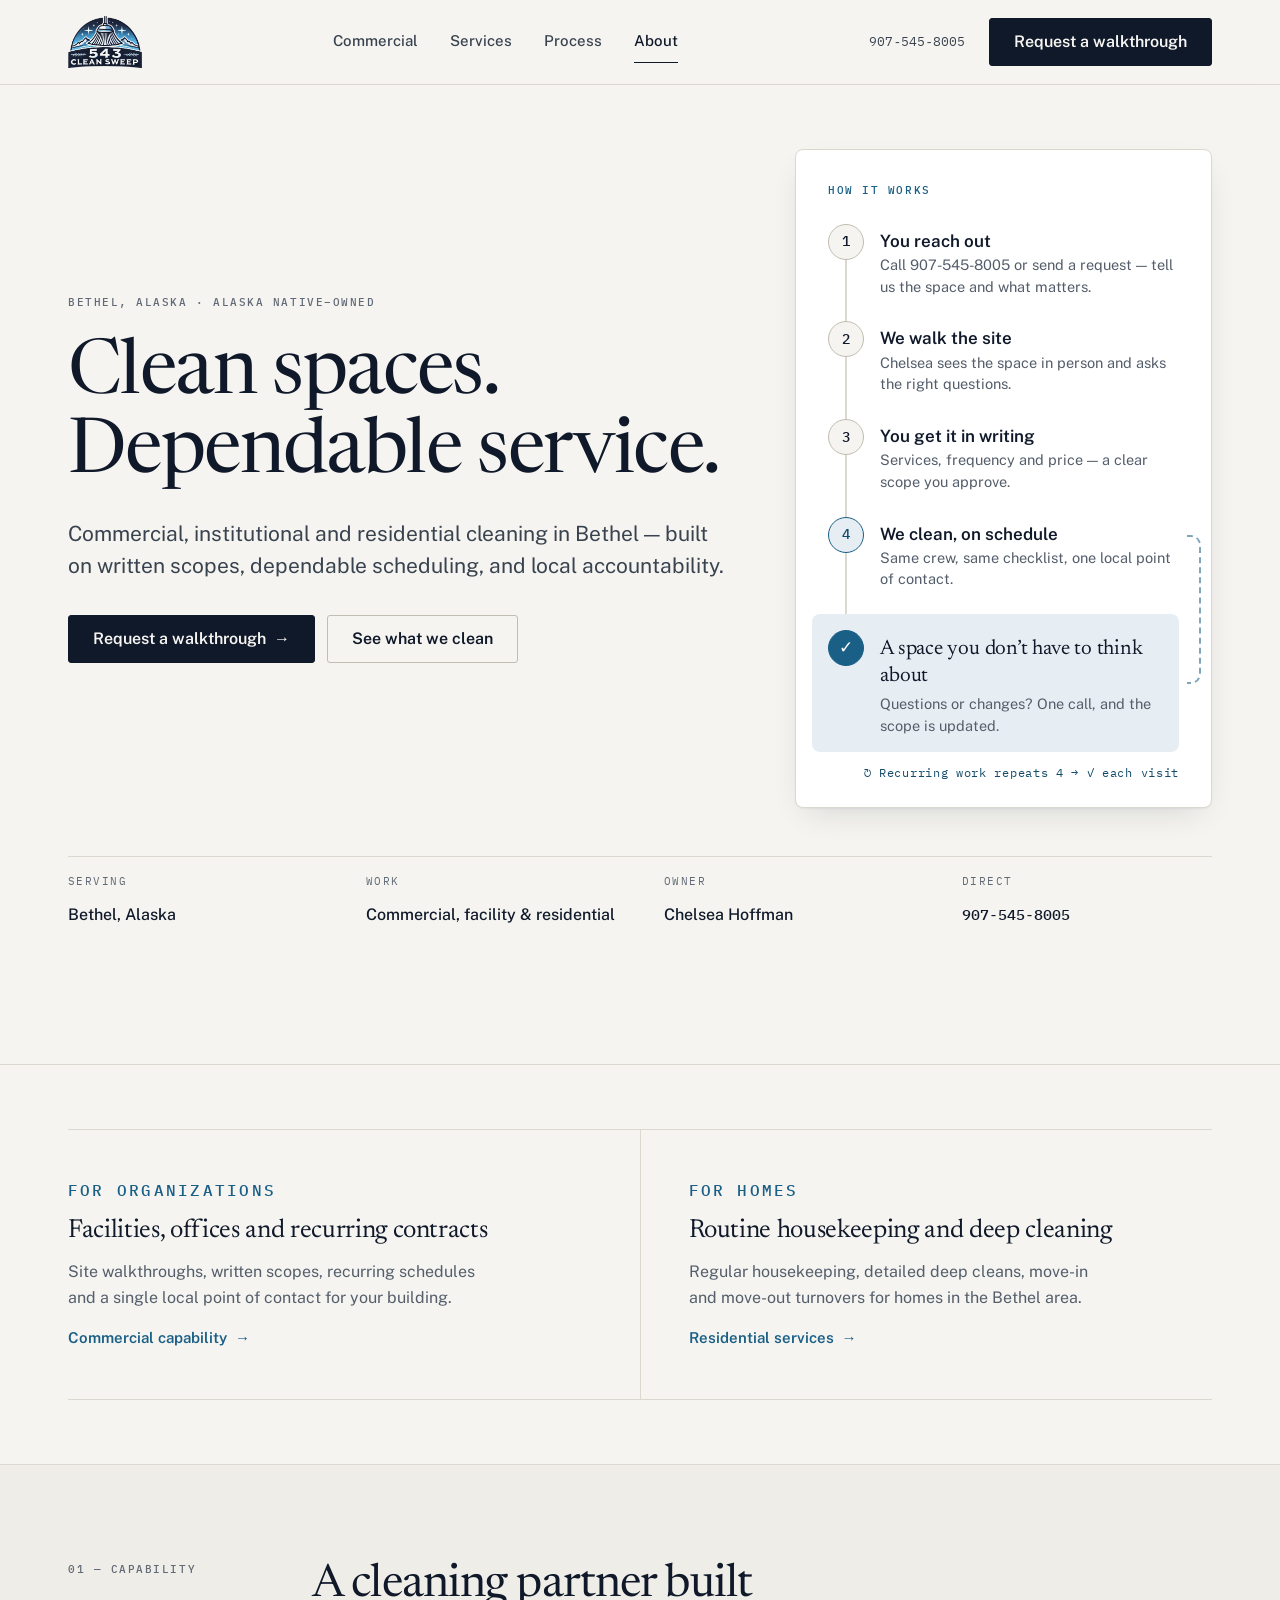
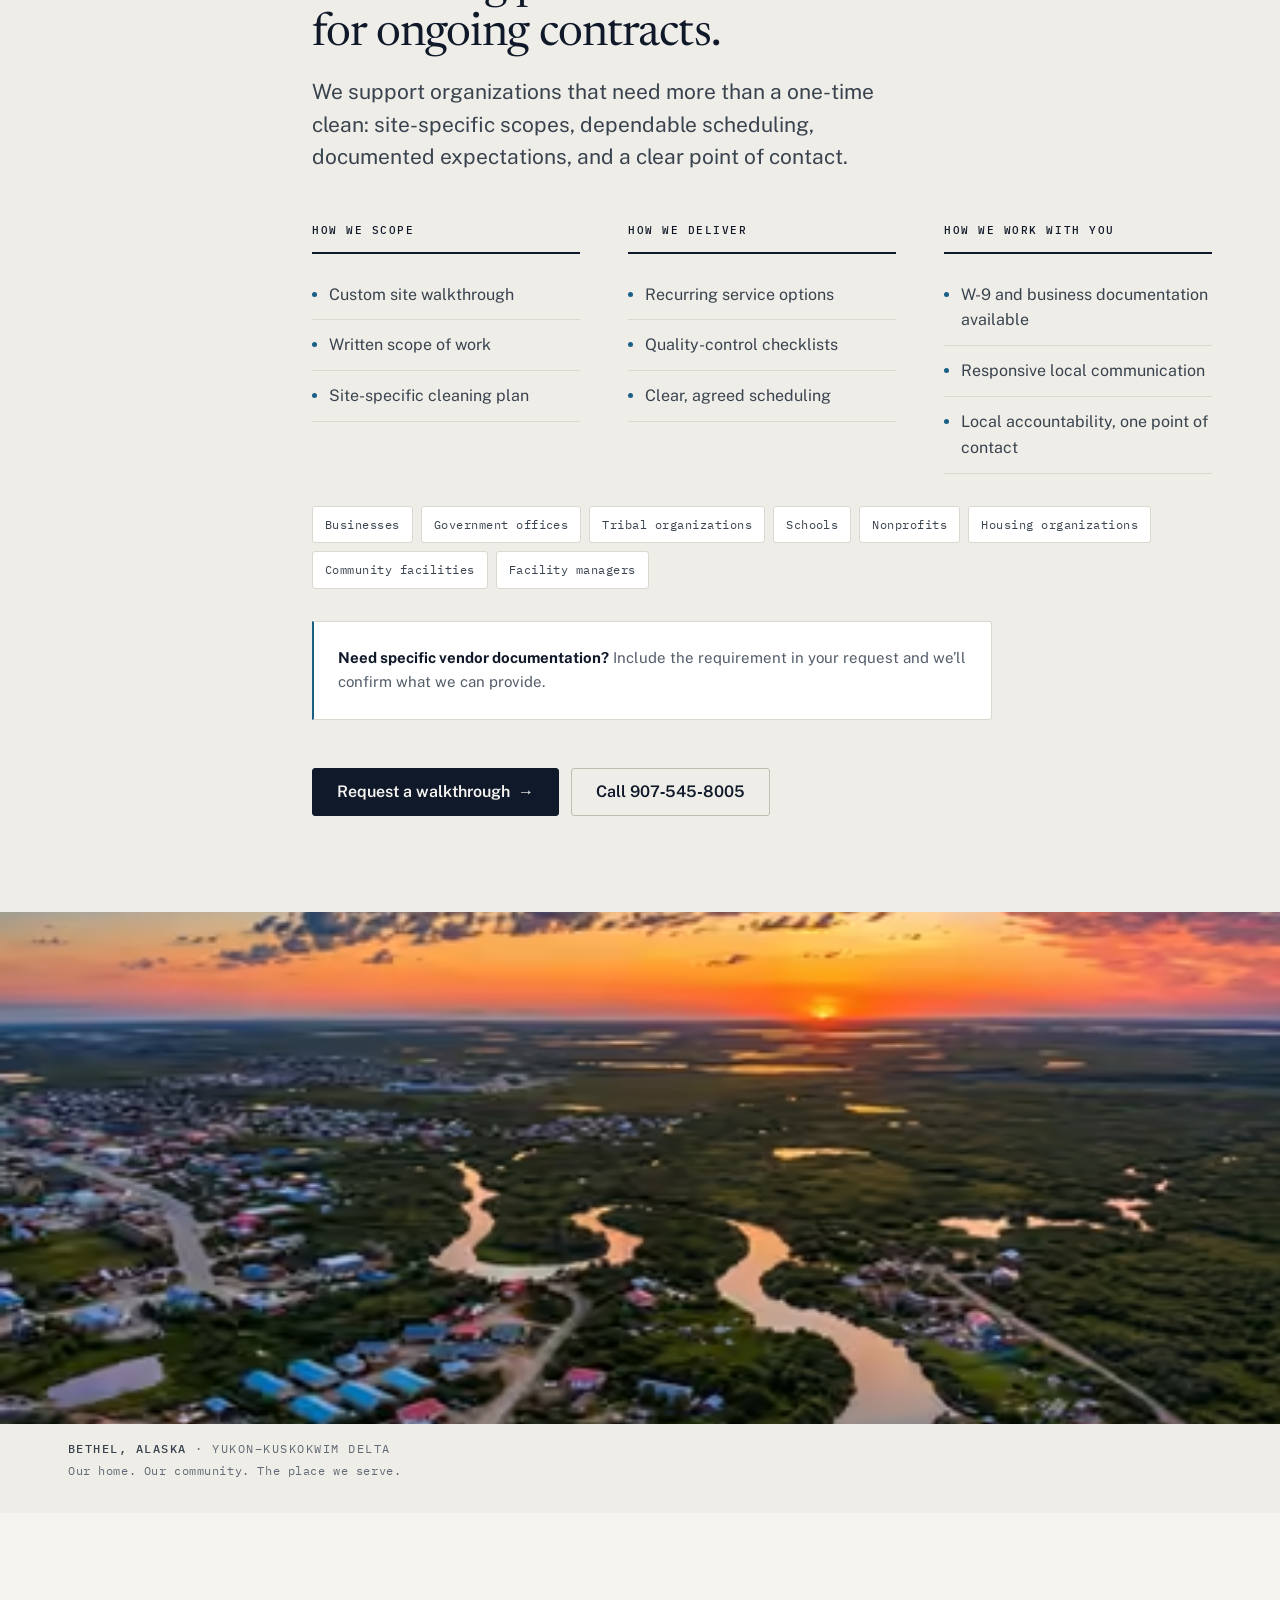
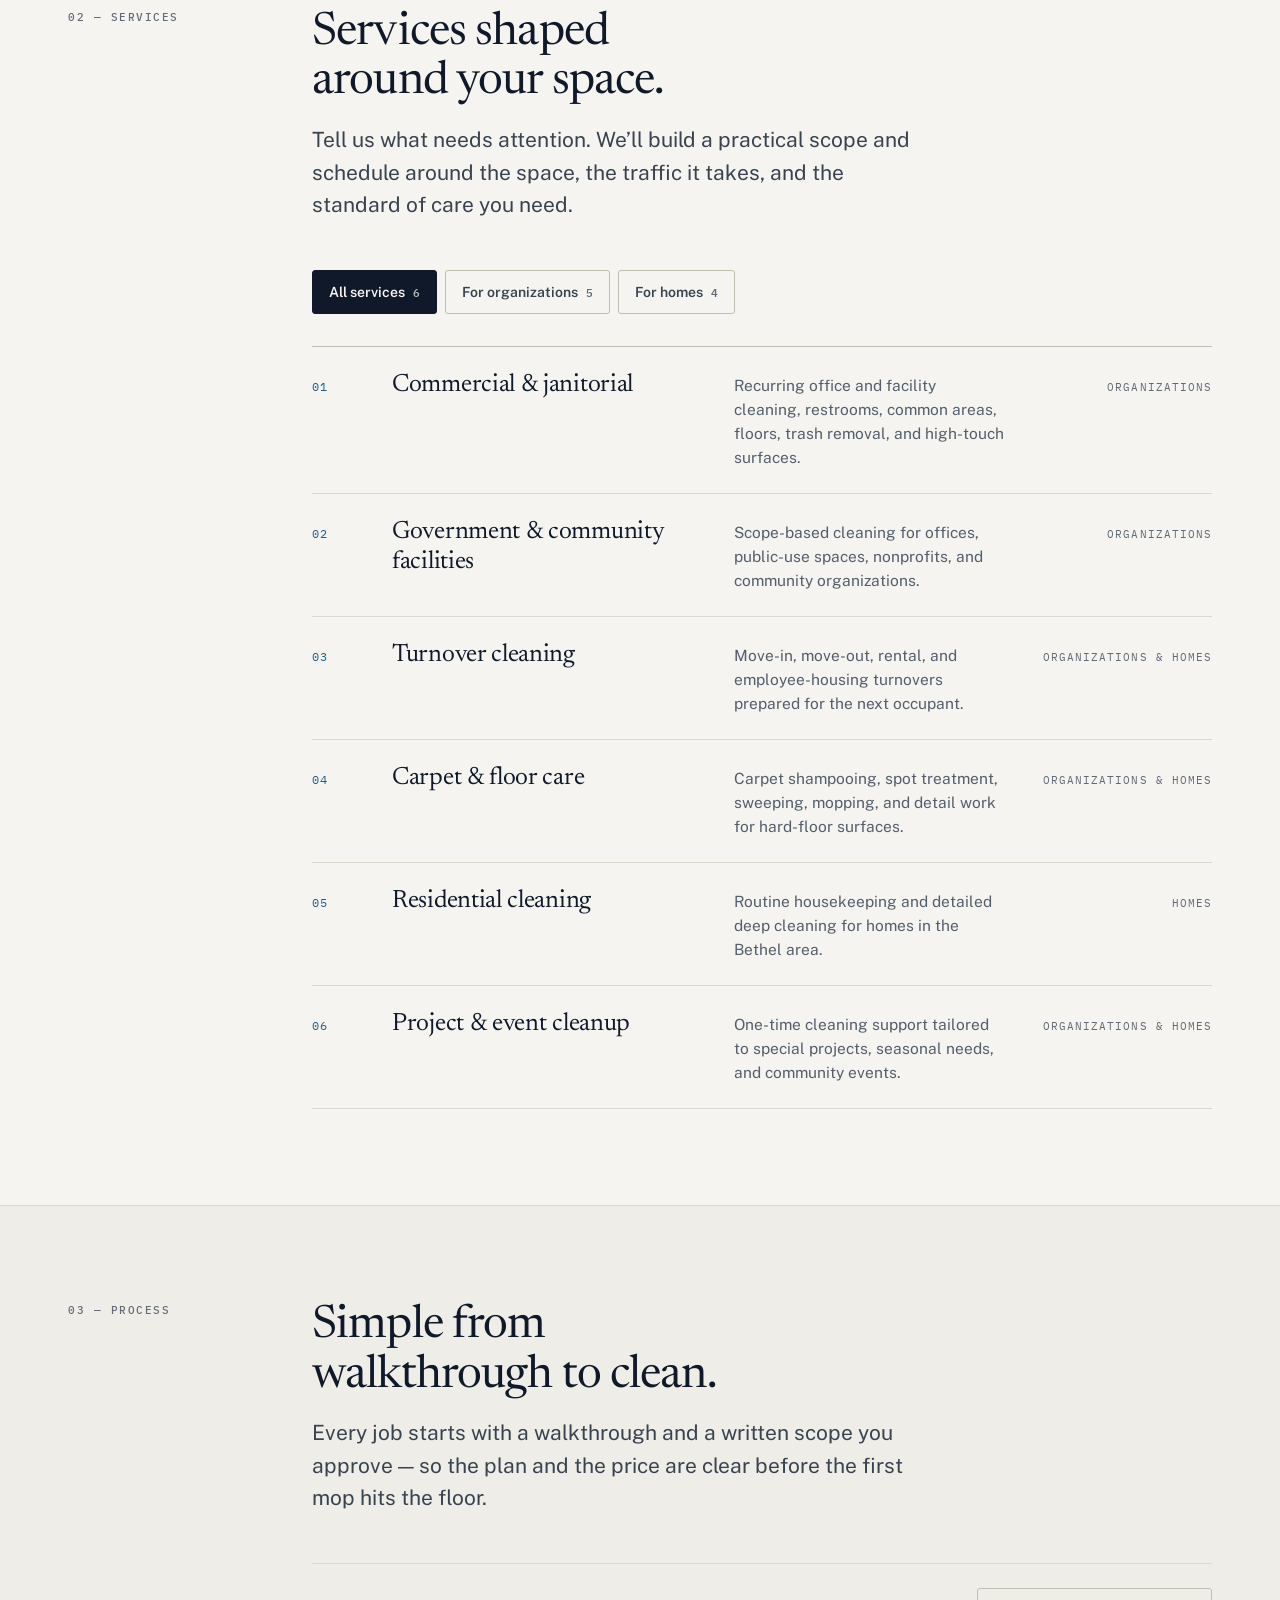
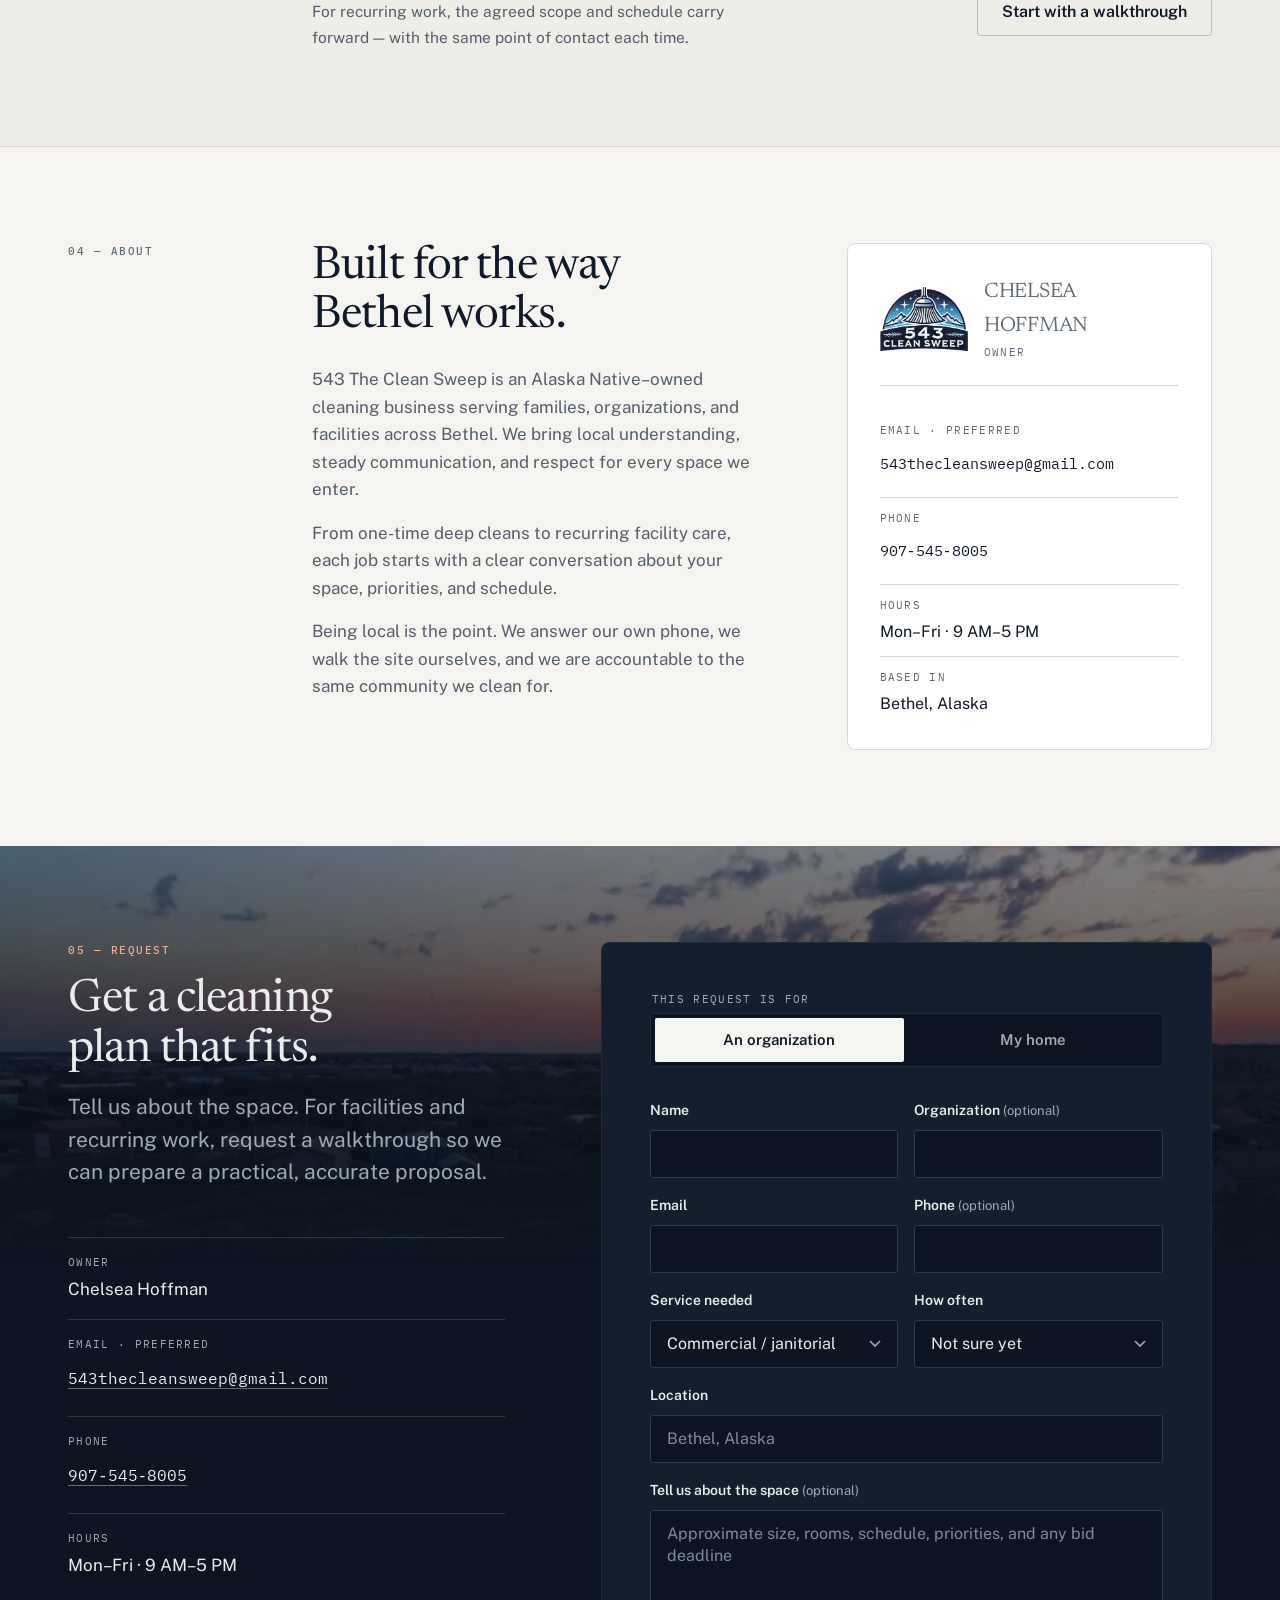
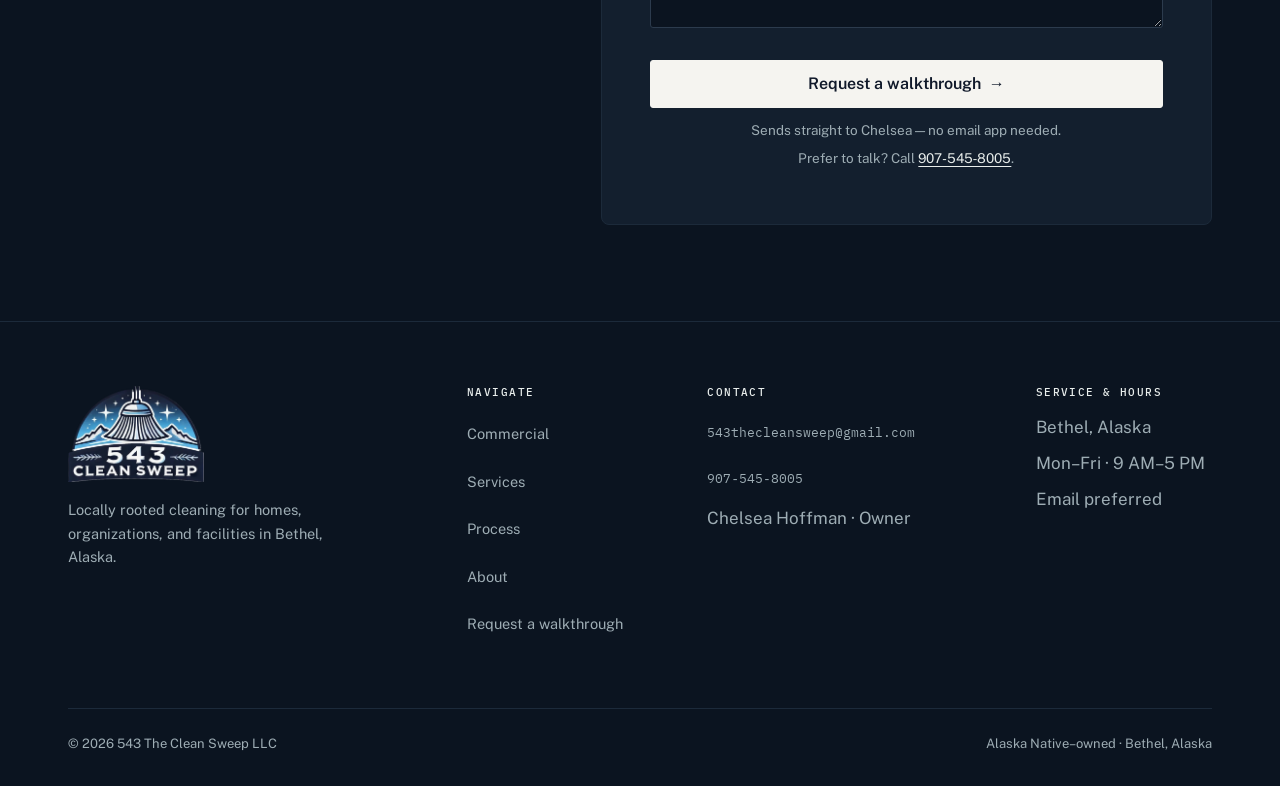
==== commit 4298dfcd: "Replace hero photo with workflow diagram; trim Process section The hero photo cropped badly on wide " ====
--- a/index.html
+++ b/index.html
@@ -269,30 +269,6 @@
 .hero-actions .btn{flex:1 1 auto;min-width:190px}
 @media (min-width:560px){ .hero-actions .btn{flex:0 0 auto} }
 
-/* ---- hero plate: full-bleed band on phones, contained plate on desktop ---- */
-.hero-figure{margin:0;position:relative}
-.hero-figure img{
-  width:100%;height:auto;display:block;
-  background:var(--paper-2);           /* holds the box before decode */
-}
-@media (max-width:999px){
-  /* escape the shell so the band runs edge to edge */
-  .hero-figure{margin-inline:calc(var(--gutter) * -1)}
-  .hero-figure img{aspect-ratio:430/226;object-fit:cover}
-}
-@media (min-width:1000px){
-  /* 4:5 is the crop's shape, but the plate is capped so the hero never grows
-     past roughly two-thirds of the viewport and the next section stays in view */
-  .hero-figure img{aspect-ratio:4/5;object-fit:cover;max-height:min(54vh,540px)}
-  /* Bleed to the right viewport edge: the distance from the shell's content edge
-     to the viewport is half the leftover width plus one gutter. `overflow-x:clip`
-     on .hero absorbs scrollbar rounding so this can never open a scrollbar —
-     clip (not hidden) does not create a scroll container, so sticky still works. */
-  .hero-figure{
-    margin-right:calc(-1 * ((100vw - min(var(--shell), 100vw)) / 2 + var(--gutter)));
-  }
-}
-
 /* a specification strip spanning the whole hero, not a column item — keeping it
    out of the type column is what stops the hero growing past the viewport */
 .hero-facts{display:grid;gap:0 var(--s5);border-top:1px solid var(--rule);margin-top:var(--s7)}
@@ -435,26 +411,6 @@
 
 /* ============================================================ PROCESS */
 .process{background:var(--paper-2)}
-.steps{list-style:none;display:grid;gap:0;position:relative}
-.step{position:relative;padding-left:var(--s7);padding-block:var(--s5)}
-.step::before{content:"";position:absolute;left:9px;top:0;bottom:0;width:1px;background:var(--rule-2)}
-.step:first-child::before{top:16px}
-.step:last-child::before{bottom:calc(100% - 16px)}
-.step .dot{position:absolute;left:0;top:9px;width:19px;height:19px;border-radius:50%;
-  background:var(--paper-2);border:1px solid var(--rule-2);display:grid;place-items:center}
-.step .dot::after{content:"";width:7px;height:7px;border-radius:50%;background:var(--accent)}
-.step .n{font-family:var(--mono);font-size:11px;letter-spacing:.13em;color:var(--faint);display:block;margin-bottom:var(--s2)}
-.step h3{margin-bottom:var(--s2)}
-.step p{color:var(--muted);font-size:15.5px;max-width:38ch}
-@media (min-width:900px){
-  /* gap:0 + per-step padding so the rules meet and read as one continuous spine */
-  .steps{grid-template-columns:repeat(4,1fr);gap:0}
-  .step{padding-left:0;padding-right:var(--s6);padding-top:var(--s7);padding-block-end:0}
-  .step::before{left:0;right:0;top:9px;bottom:auto;width:auto;height:1px}
-  .step:first-child::before{left:9px;top:9px}
-  .step:last-child::before{right:calc(100% - 10px);bottom:auto}
-  .step .dot{top:0;left:0}
-}
 .process-after{margin-top:var(--s7);padding-top:var(--s5);border-top:1px solid var(--rule);
   display:flex;flex-wrap:wrap;gap:var(--s4);align-items:baseline;justify-content:space-between}
 .process-after p{color:var(--muted);font-size:15.5px;max-width:52ch}
@@ -661,6 +617,28 @@
   .btn:active{transform:none}
   .filter:active{transform:none}
 }
+
+/* ---- hero workflow diagram ---- */
+.flow{margin:0;background:var(--surface);border:1px solid var(--rule);border-radius:var(--r2);
+  box-shadow:var(--shadow);padding:var(--s6) var(--s6) var(--s5);position:relative}
+.flow-label{color:var(--accent);margin-bottom:var(--s5)}
+.flow-steps{list-style:none;margin:0;padding:0;position:relative}
+.flow-steps li{display:grid;grid-template-columns:36px 1fr;gap:var(--s4);padding-bottom:var(--s5);position:relative}
+.flow-steps li:not(:last-child)::before{content:"";position:absolute;left:17px;top:36px;bottom:0;width:2px;background:var(--rule)}
+.flow-dot{width:36px;height:36px;border-radius:50%;display:grid;place-items:center;
+  font-family:var(--mono);font-size:14px;font-weight:500;color:var(--ink);background:var(--paper);border:1.5px solid var(--rule-2)}
+.flow-steps b{display:block;font-family:var(--sans);font-weight:600;font-size:17px;color:var(--ink);line-height:1.3;padding-top:6px}
+.flow-steps li span:not(.flow-dot){display:block;font-size:14.5px;color:var(--muted);line-height:1.5;margin-top:2px}
+.flow-steps .flow-loop-start .flow-dot{background:var(--accent-wash);border-color:var(--accent);color:var(--accent-2)}
+.flow-done{padding:var(--s4) var(--s4) var(--s4) var(--s4)!important;margin-left:calc(var(--s4) * -1);
+  background:var(--accent-wash);border-radius:var(--r2)}
+.flow-done .flow-dot{background:var(--accent);border-color:var(--accent);color:#fff;font-family:var(--sans);font-size:17px}
+.flow-done b{font-family:var(--serif)!important;font-weight:400!important;font-size:21px!important;letter-spacing:-.01em}
+/* loop bracket from the result back up to step 4 */
+.flow-loop-start::after{content:"";position:absolute;right:calc(var(--s6) * -1 + 10px);top:18px;
+  height:calc(100% + 52px);width:14px;border:2px dashed var(--accent);border-left:0;border-radius:0 10px 10px 0;opacity:.55}
+.flow-loop-note{font-family:var(--mono);font-size:11.5px;letter-spacing:.06em;color:var(--accent-2);margin:var(--s3) 0 0;text-align:right}
+@media (max-width:520px){ .flow{padding:var(--s5) var(--s5) var(--s4)} .flow-loop-start::after{right:calc(var(--s5) * -1 + 6px)} }
 </style>
 </head>
 
@@ -732,31 +710,16 @@
 
       </div>
 
-      <figure class="hero-figure rise rise-5">
-        <picture>
-          <!-- phones get a genuinely different frame, not a squeezed desktop crop -->
-          <source media="(max-width: 999px)" type="image/avif"
-                  srcset="assets/hero-yuut-wide-430.avif 430w, assets/hero-yuut-wide-640.avif 640w, assets/hero-yuut-wide-860.avif 860w"
-                  sizes="100vw">
-          <source media="(max-width: 999px)" type="image/webp"
-                  srcset="assets/hero-yuut-wide-430.webp 430w, assets/hero-yuut-wide-640.webp 640w, assets/hero-yuut-wide-860.webp 860w"
-                  sizes="100vw">
-          <source media="(max-width: 999px)"
-                  srcset="assets/hero-yuut-wide-430.jpg 430w, assets/hero-yuut-wide-640.jpg 640w, assets/hero-yuut-wide-860.jpg 860w"
-                  sizes="100vw">
-          <source type="image/avif"
-                  srcset="assets/hero-yuut-560.avif 560w, assets/hero-yuut-840.avif 840w, assets/hero-yuut-1400.avif 1400w"
-                  sizes="45vw">
-          <source type="image/webp"
-                  srcset="assets/hero-yuut-560.webp 560w, assets/hero-yuut-840.webp 840w, assets/hero-yuut-1400.webp 1400w"
-                  sizes="45vw">
-          <img src="assets/hero-yuut-840.jpg"
-               srcset="assets/hero-yuut-560.jpg 560w, assets/hero-yuut-840.jpg 840w, assets/hero-yuut-1400.jpg 1400w"
-               sizes="45vw"
-               width="840" height="728"
-               fetchpriority="high" decoding="async"
-               alt="Yuut Elitnaurviat, the People’s Learning Center in Bethel, Alaska, on a clear winter day, with its wind turbines standing over the snow.">
-        </picture>
+      <figure class="flow rise rise-5" aria-labelledby="flow-title">
+        <p class="label flow-label" id="flow-title">How it works</p>
+        <ol class="flow-steps">
+          <li><span class="flow-dot">1</span><div><b>You reach out</b><span>Call 907-545-8005 or send a request — tell us the space and what matters.</span></div></li>
+          <li><span class="flow-dot">2</span><div><b>We walk the site</b><span>Chelsea sees the space in person and asks the right questions.</span></div></li>
+          <li><span class="flow-dot">3</span><div><b>You get it in writing</b><span>Services, frequency and price — a clear scope you approve.</span></div></li>
+          <li class="flow-loop-start"><span class="flow-dot">4</span><div><b>We clean, on schedule</b><span>Same crew, same checklist, one local point of contact.</span></div></li>
+          <li class="flow-done"><span class="flow-dot" aria-hidden="true">✓</span><div><b>A space you don’t have to think about</b><span>Questions or changes? One call, and the scope is updated.</span></div></li>
+        </ol>
+        <p class="flow-loop-note"><span aria-hidden="true">↻</span> Recurring work repeats 4 → ✓ each visit</p>
       </figure>
       </div>
 
@@ -978,36 +941,8 @@
         <div>
           <div class="sec-head">
             <h2 class="h2">Simple from walkthrough to clean.</h2>
-            <p class="lede">Professional service starts before the first mop hits the floor.</p>
+            <p class="lede">Every job starts with a walkthrough and a written scope you approve — so the plan and the price are clear before the first mop hits the floor.</p>
           </div>
-
-          <ol class="steps">
-            <li class="step">
-              <span class="dot" aria-hidden="true"></span>
-              <span class="n">Step 01</span>
-              <h3 class="h4">Tell us what you need</h3>
-              <p>Share your location, type of space, schedule, and priorities.</p>
-            </li>
-            <li class="step">
-              <span class="dot" aria-hidden="true"></span>
-              <span class="n">Step 02</span>
-              <h3 class="h4">Walk the site</h3>
-              <p>We review the space and ask the questions needed for an accurate scope.</p>
-            </li>
-            <li class="step">
-              <span class="dot" aria-hidden="true"></span>
-              <span class="n">Step 03</span>
-              <h3 class="h4">Approve the plan</h3>
-              <p>You receive a clear proposal covering services, frequency, and price.</p>
-            </li>
-            <li class="step">
-              <span class="dot" aria-hidden="true"></span>
-              <span class="n">Step 04</span>
-              <h3 class="h4">We get to work</h3>
-              <p>Our team follows the agreed scope and keeps communication clear.</p>
-            </li>
-          </ol>
-
           <div class="process-after">
             <p>For recurring work, the agreed scope and schedule carry forward — with the same point of contact each time.</p>
             <a class="btn btn-secondary" href="#request">Start with a walkthrough</a>
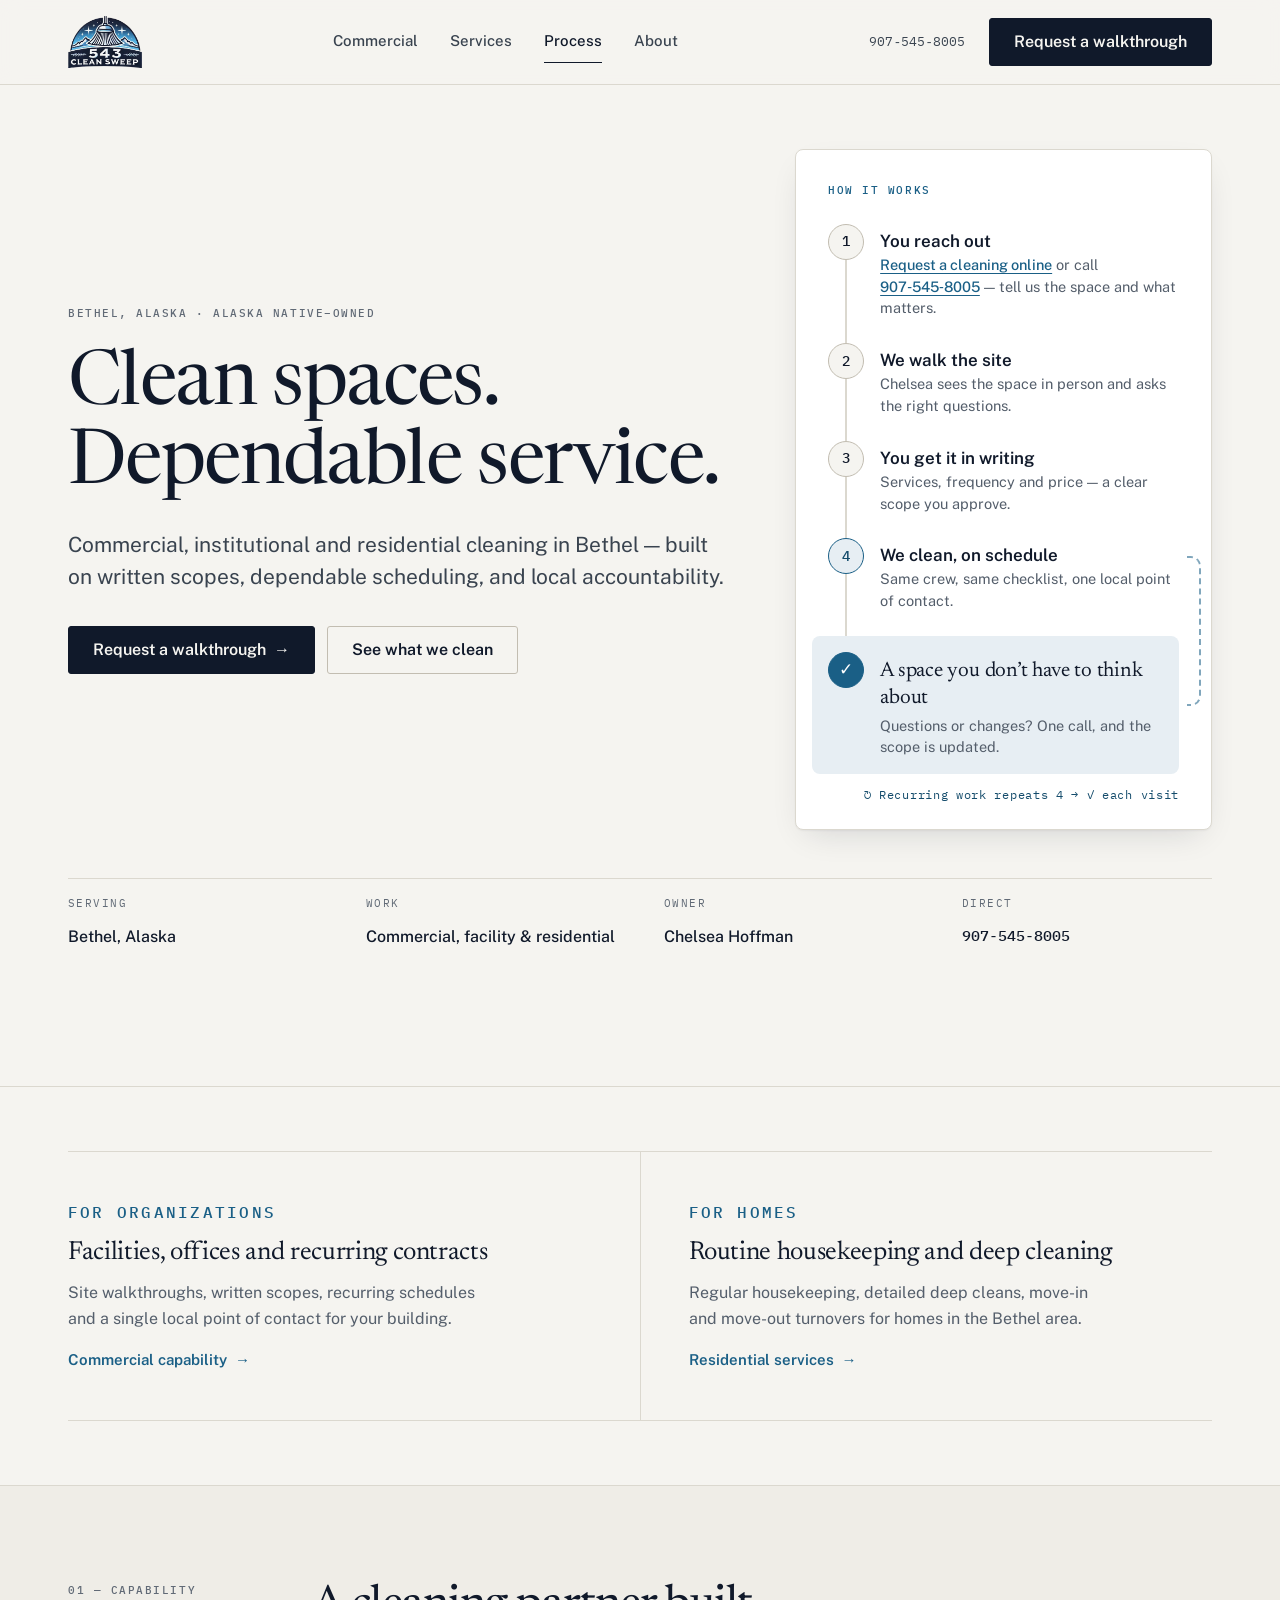
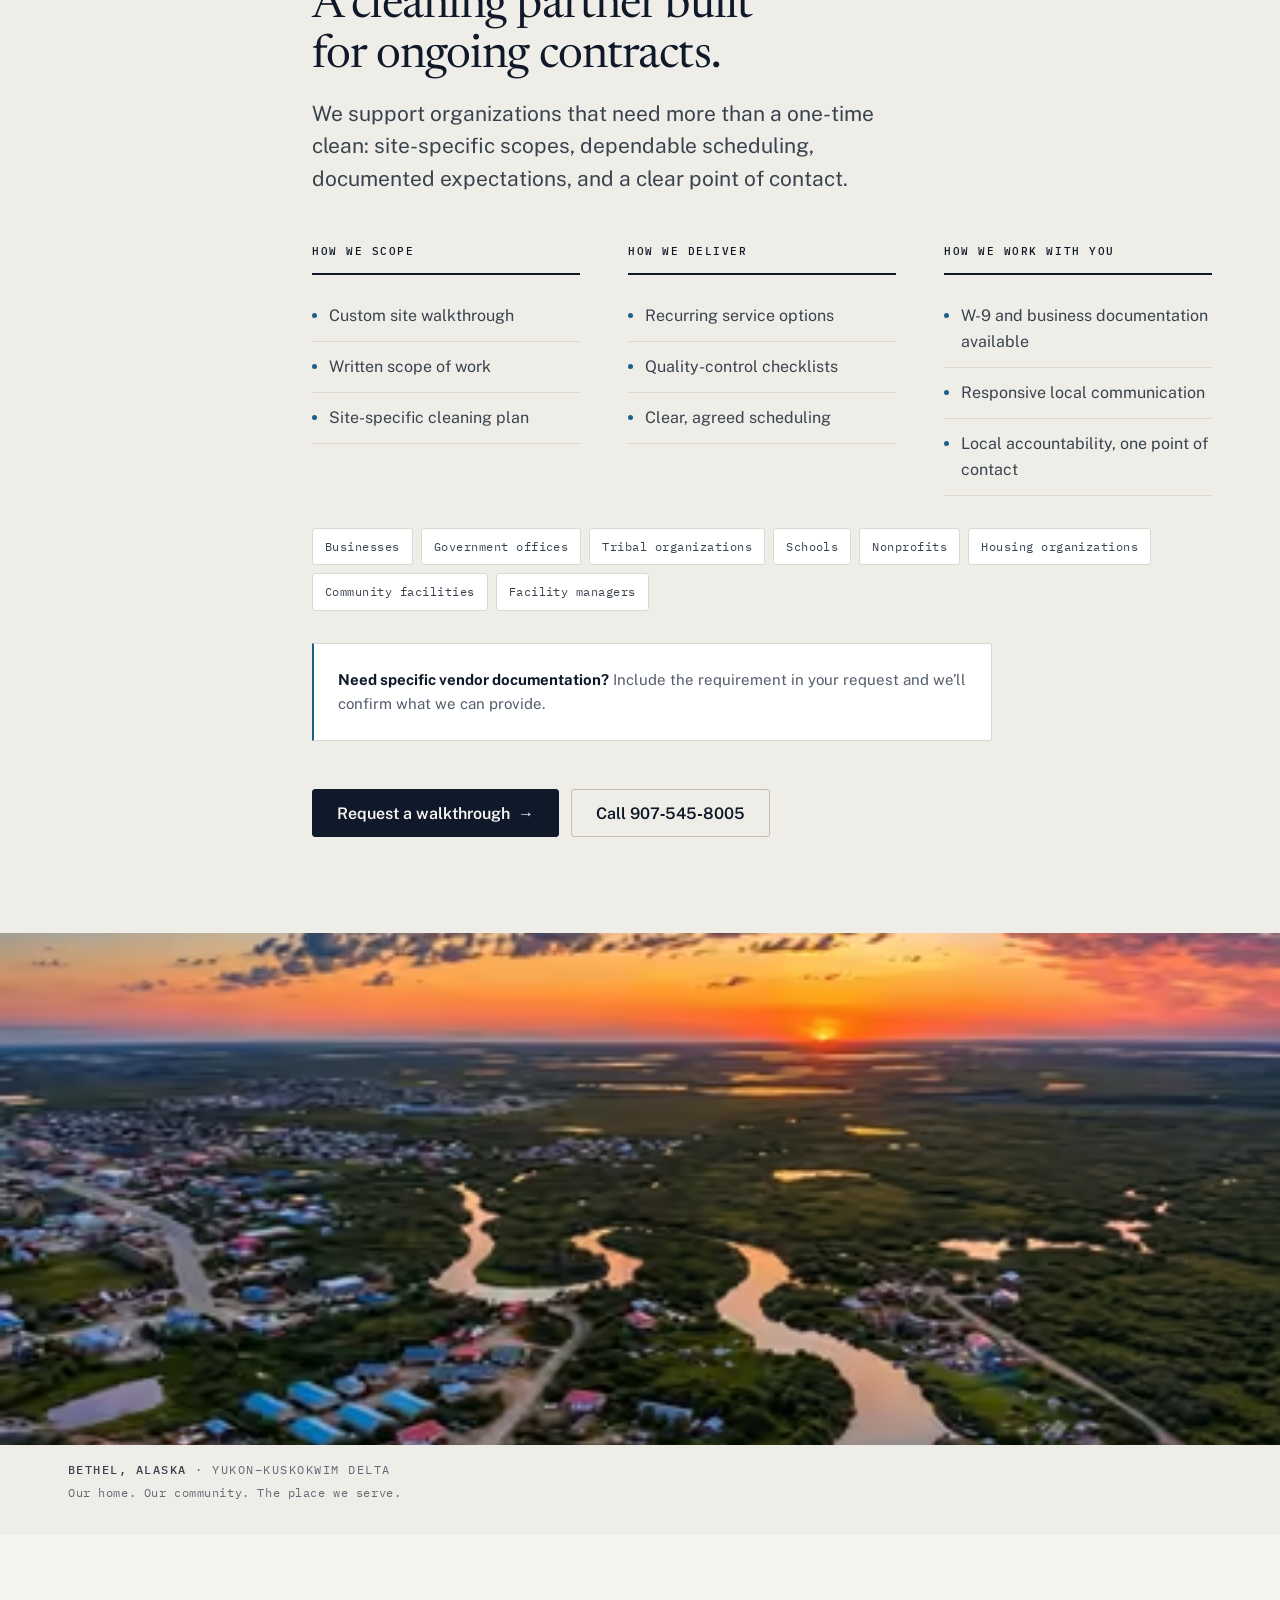
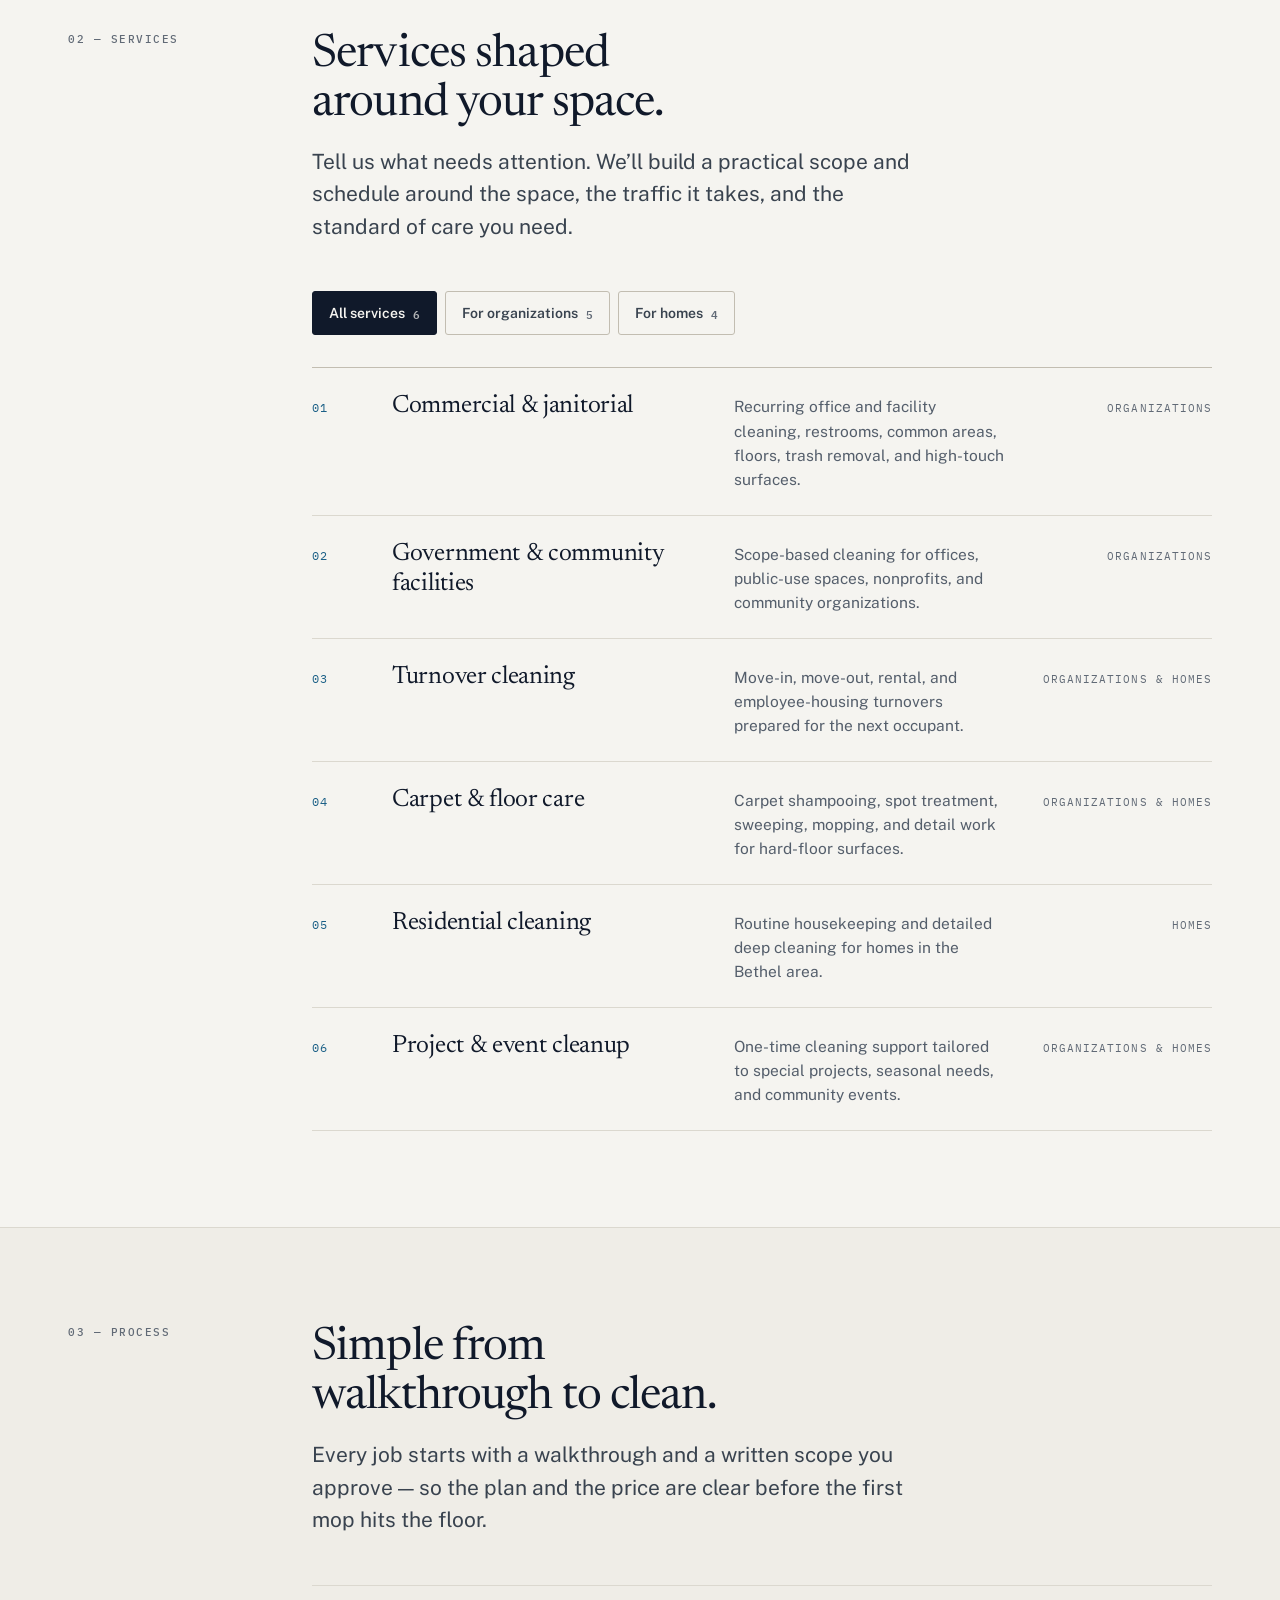
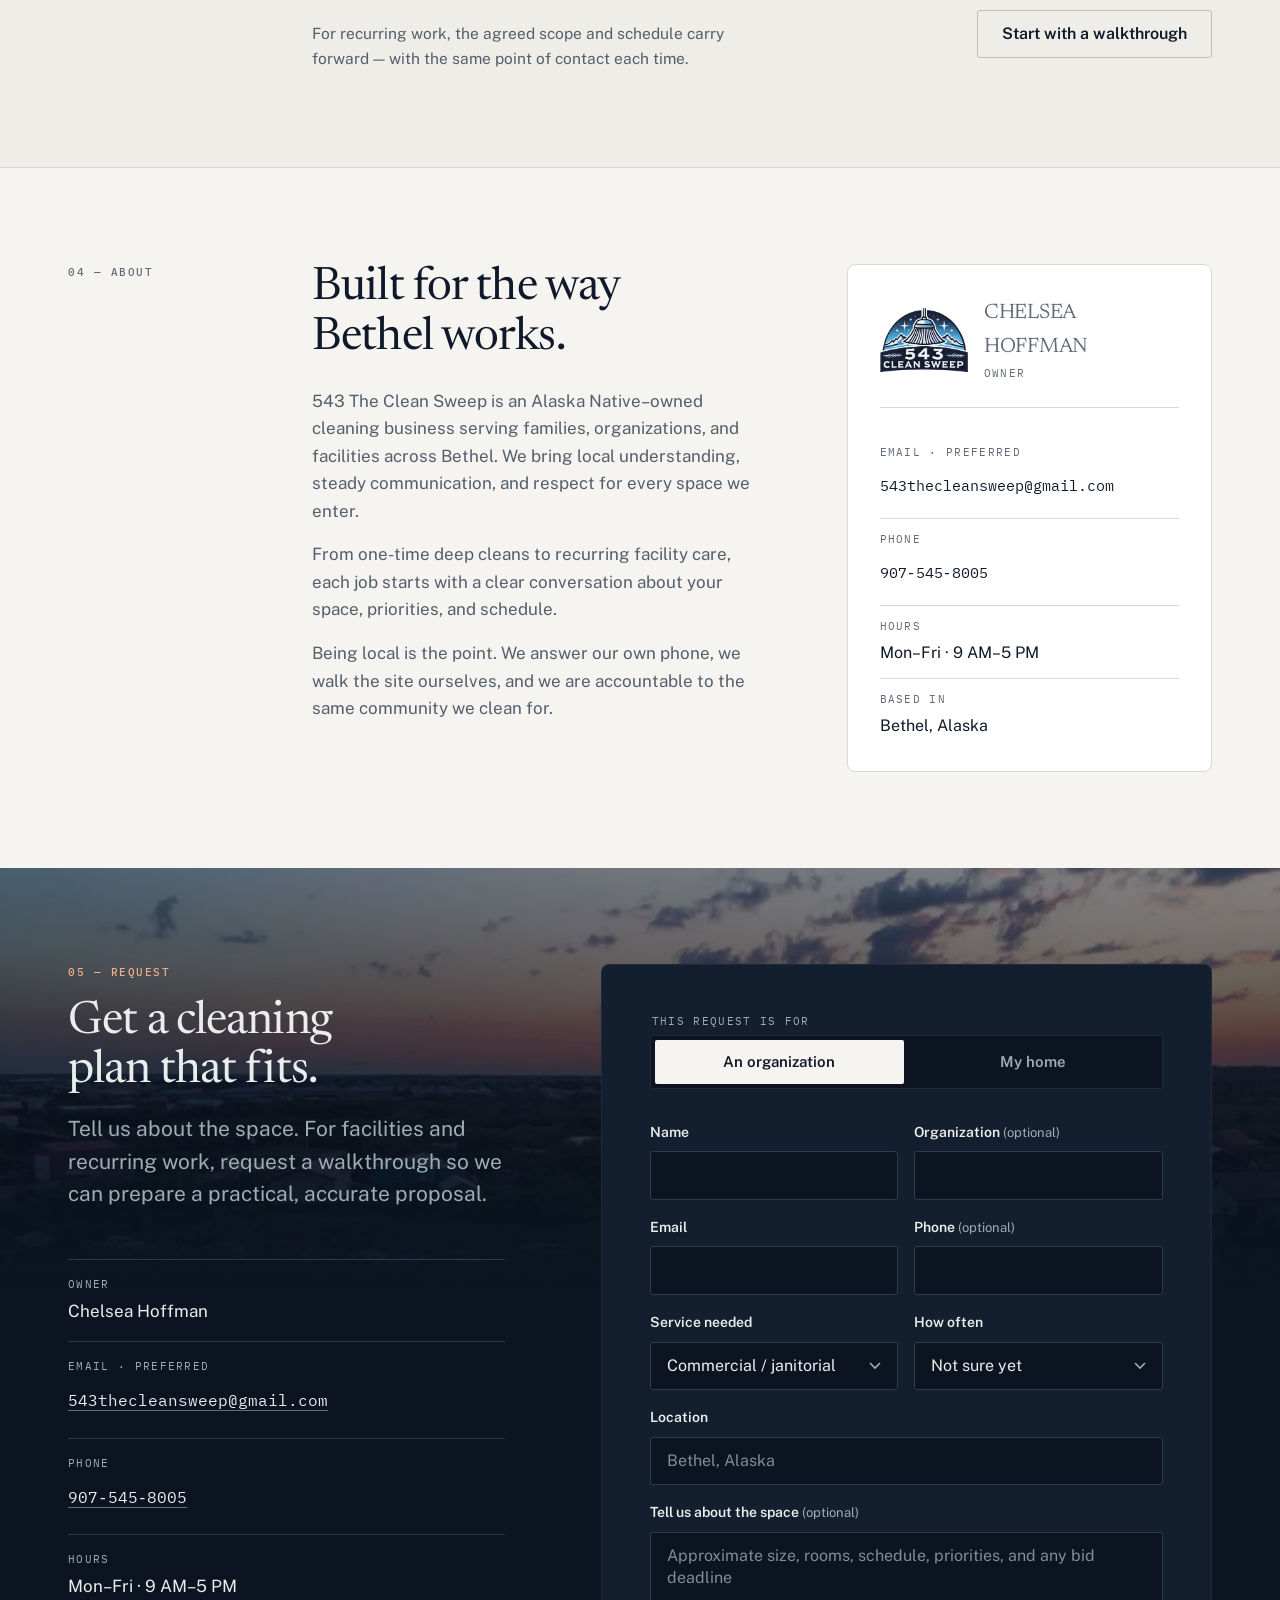
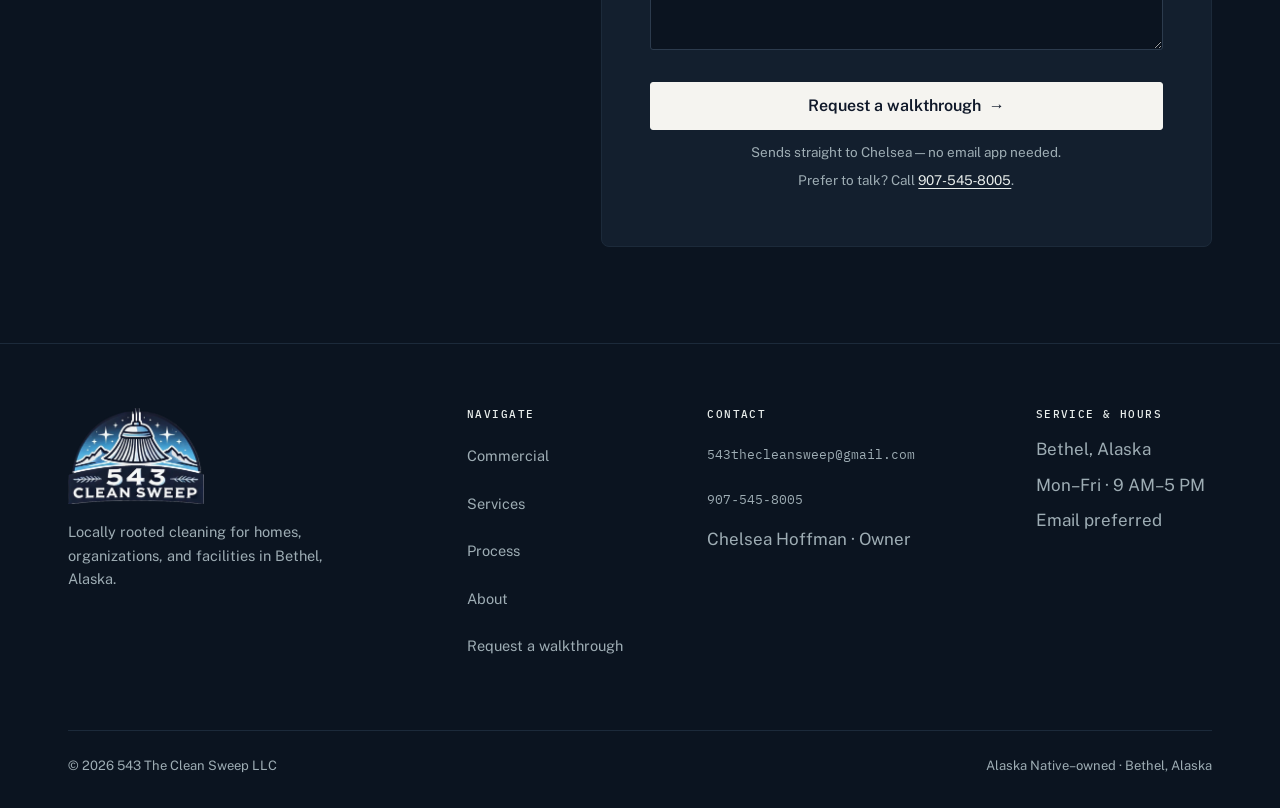
==== commit 49747cdd: "Hero diagram: lead step 1 with the online request, link both options Co-Authored-By: Claude Opus 5.5" ====
--- a/index.html
+++ b/index.html
@@ -637,6 +637,8 @@
 /* loop bracket from the result back up to step 4 */
 .flow-loop-start::after{content:"";position:absolute;right:calc(var(--s6) * -1 + 10px);top:18px;
   height:calc(100% + 52px);width:14px;border:2px dashed var(--accent);border-left:0;border-radius:0 10px 10px 0;opacity:.55}
+.flow-steps a{color:var(--accent);font-weight:500;text-decoration:underline;text-decoration-thickness:1px;text-underline-offset:3px}
+@media (hover:hover) and (pointer:fine){ .flow-steps a:hover{color:var(--accent-2)} }
 .flow-loop-note{font-family:var(--mono);font-size:11.5px;letter-spacing:.06em;color:var(--accent-2);margin:var(--s3) 0 0;text-align:right}
 @media (max-width:520px){ .flow{padding:var(--s5) var(--s5) var(--s4)} .flow-loop-start::after{right:calc(var(--s5) * -1 + 6px)} }
 </style>
@@ -713,7 +715,7 @@
       <figure class="flow rise rise-5" aria-labelledby="flow-title">
         <p class="label flow-label" id="flow-title">How it works</p>
         <ol class="flow-steps">
-          <li><span class="flow-dot">1</span><div><b>You reach out</b><span>Call 907-545-8005 or send a request — tell us the space and what matters.</span></div></li>
+          <li><span class="flow-dot">1</span><div><b>You reach out</b><span><a href="#request">Request a cleaning online</a> or call <a href="tel:+19075458005">907‑545‑8005</a> — tell us the space and what matters.</span></div></li>
           <li><span class="flow-dot">2</span><div><b>We walk the site</b><span>Chelsea sees the space in person and asks the right questions.</span></div></li>
           <li><span class="flow-dot">3</span><div><b>You get it in writing</b><span>Services, frequency and price — a clear scope you approve.</span></div></li>
           <li class="flow-loop-start"><span class="flow-dot">4</span><div><b>We clean, on schedule</b><span>Same crew, same checklist, one local point of contact.</span></div></li>
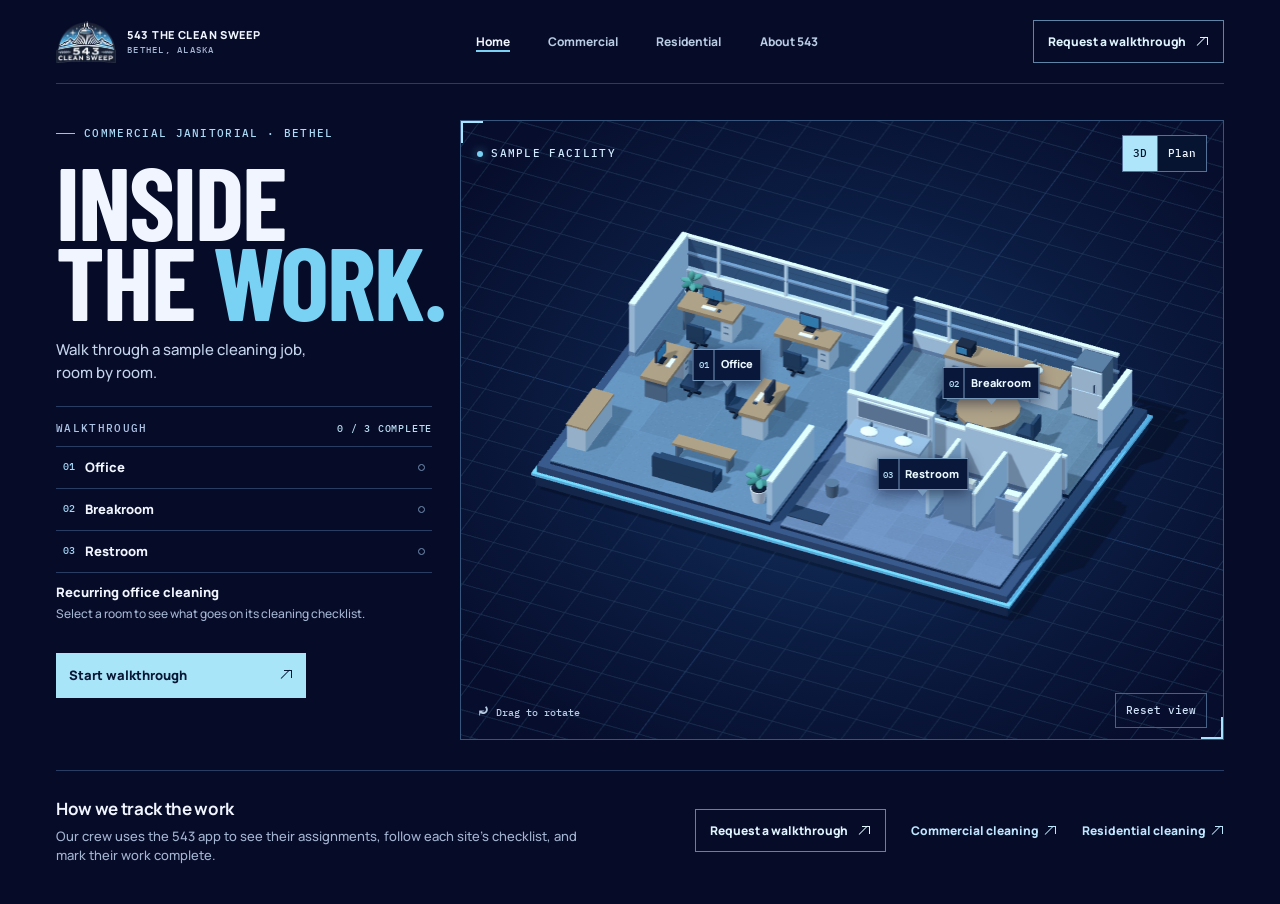
==== commit 7d9a3f24: "Redesign the 543 Clean Sweep website" ====
--- a/index.html
+++ b/index.html
@@ -2,1436 +2,108 @@
 <html lang="en">
 <head>
 <meta charset="utf-8">
-<meta name="viewport" content="width=device-width, initial-scale=1">
+<meta name="viewport" content="width=device-width,initial-scale=1">
+<meta name="theme-color" content="#060b28">
 <title>543 The Clean Sweep | Commercial &amp; Residential Cleaning in Bethel, Alaska</title>
 <meta name="description" content="Alaska Native-owned cleaning in Bethel, Alaska. Commercial, janitorial, facility and residential cleaning built on written scopes, dependable scheduling and local accountability. Request a walkthrough.">
+<link rel="icon" href="assets/543-logo.webp">
+<link rel="stylesheet" href="style.css">
+<script defer src="assets/three.min.js"></script>
+<script defer src="canvas-renderer.js"></script>
+<script defer src="walkthrough.js"></script>
+<link rel="stylesheet" href="/interiors.css">
 <link rel="canonical" href="https://543thecleansweep.com/">
-
 <meta property="og:type" content="website">
 <meta property="og:site_name" content="543 The Clean Sweep">
-<meta property="og:title" content="543 The Clean Sweep | Cleaning in Bethel, Alaska">
-<meta property="og:description" content="Commercial, institutional and residential cleaning in Bethel, Alaska. Written scopes, dependable scheduling, local accountability.">
+<meta property="og:title" content="543 The Clean Sweep | Commercial &amp; Residential Cleaning in Bethel, Alaska">
+<meta property="og:description" content="Alaska Native-owned cleaning in Bethel, Alaska. Commercial, janitorial, facility and residential cleaning built on written scopes, dependable scheduling and local accountability. Request a walkthrough.">
 <meta property="og:image" content="https://543thecleansweep.com/assets/logo.png">
 <meta property="og:url" content="https://543thecleansweep.com/">
 <meta name="twitter:card" content="summary_large_image">
-
-<link rel="icon" href="assets/logo.png" sizes="any">
-<link rel="apple-touch-icon" href="assets/logo.png">
-
-<link rel="preconnect" href="https://fonts.googleapis.com">
-<link rel="preconnect" href="https://fonts.gstatic.com" crossorigin>
-<link rel="stylesheet" href="https://fonts.googleapis.com/css2?family=Newsreader:opsz,wght@6..72,300..500&family=Public+Sans:wght@400..700&family=IBM+Plex+Mono:wght@400;500&display=swap">
-
+<link rel="apple-touch-icon" href="/assets/logo.png">
 <script type="application/ld+json">
 {"@context":"https://schema.org","@type":"LocalBusiness","name":"543 The Clean Sweep","legalName":"543 The Clean Sweep LLC","founder":{"@type":"Person","name":"Chelsea Hoffman"},"telephone":"+1-907-545-8005","email":"543thecleansweep@gmail.com","url":"https://543thecleansweep.com/","logo":"https://543thecleansweep.com/assets/logo.png","image":"https://543thecleansweep.com/assets/logo.png","description":"Alaska Native-owned residential and commercial cleaning services in Bethel, Alaska.","address":{"@type":"PostalAddress","addressLocality":"Bethel","addressRegion":"AK","addressCountry":"US"},"areaServed":{"@type":"City","name":"Bethel, Alaska"},"openingHoursSpecification":[{"@type":"OpeningHoursSpecification","dayOfWeek":["Monday","Tuesday","Wednesday","Thursday","Friday"],"opens":"09:00","closes":"17:00"}]}
 </script>
-
-<style>
-/* ============================================================
-   543 THE CLEAN SWEEP — design system
-   Palette derived from the logo mark: navy #10192A, blue #429DCC.
-   Spacing: 4px base. Radius: 0 / 3 / 8. Type: Newsreader / Public Sans / IBM Plex Mono.
-   ============================================================ */
-:root{
-  /* ---- colour ---- */
-  --paper:#F5F4F0;
-  --paper-2:#EFEDE7;
-  --surface:#FFFFFF;
-  --ink:#10192A;          /* logo navy */
-  --ink-2:#39434F;
-  --muted:#545E6B;
-  --faint:#616A76;
-  --rule:#DBD8CF;
-  --rule-2:#C2BDB1;
-  --accent:#1A5F86;
-  --accent-2:#134B6B;
-  --accent-wash:#E7EEF3;
-  --night:#0B1420;
-  --night-2:#131F2E;
-  --night-3:#1C2A3A;
-  --on-night:#E9EEEC;
-  --on-night-2:#9EADB4;
-  --glow:#F2AE8E;          /* sampled from the riverfront sunset behind this band */
-  --warn:#8C3417;
-  --warn-wash:#F7E9E3;
-
-  /* ---- type ---- */
-  --serif:"Newsreader",Georgia,"Times New Roman",serif;
-  --sans:"Public Sans",-apple-system,BlinkMacSystemFont,"Segoe UI",Roboto,Helvetica,Arial,sans-serif;
-  --mono:"IBM Plex Mono",ui-monospace,SFMono-Regular,Menlo,Consolas,monospace;
-
-  /* ---- space (4px base) ---- */
-  --s1:4px;  --s2:8px;  --s3:12px; --s4:16px; --s5:24px;
-  --s6:32px; --s7:48px; --s8:64px; --s9:96px; --s10:128px;
-
-  /* ---- layout ---- */
-  --shell:1240px;
-  --measure:68ch;
-  --gutter:20px;
-  --header-h:76px;
-
-  /* ---- radius / elevation ---- */
-  --r1:3px; --r2:8px;
-  --shadow:0 1px 2px rgba(16,25,42,.05), 0 12px 32px -12px rgba(16,25,42,.16);
-
-  /* ---- motion ---- */
-  --ease-out:cubic-bezier(0.23, 1, 0.32, 1);
-  --ease-in-out:cubic-bezier(0.77, 0, 0.175, 1);
-}
-@media (min-width:700px){ :root{ --gutter:32px; --header-h:84px } }
-@media (min-width:1100px){ :root{ --gutter:48px } }
-
-*,*::before,*::after{box-sizing:border-box}
-html{-webkit-text-size-adjust:100%}
-/* author display values must not defeat the hidden attribute */
-[hidden]{display:none !important}
-@media (prefers-reduced-motion: no-preference){ html{scroll-behavior:smooth} }
-
-body{
-  margin:0;
-  background:var(--paper);
-  color:var(--ink);
-  font-family:var(--sans);
-  font-size:17px;
-  line-height:1.62;
-  font-synthesis-weight:none;
-  -webkit-font-smoothing:antialiased;
-  -moz-osx-font-smoothing:grayscale;
-}
-img{max-width:100%;height:auto;display:block}
-h1,h2,h3,h4{margin:0;font-weight:500;line-height:1.1;letter-spacing:-.02em;text-wrap:balance}
-p{margin:0}
-ul,ol{margin:0;padding:0}
-a{color:var(--accent);text-underline-offset:3px;text-decoration-thickness:1px}
-@media (hover:hover) and (pointer:fine){
-  a:hover{color:var(--accent-2)}
-}
-
-/* ---- focus: always visible, never animated ---- */
-:focus-visible{
-  outline:2px solid var(--accent);
-  outline-offset:2px;
-  border-radius:2px;
-}
-.on-dark :focus-visible,.night :focus-visible{outline-color:var(--glow)}
-
-.skip{
-  position:absolute;left:var(--s4);top:-100px;z-index:100;
-  background:var(--ink);color:var(--paper);
-  padding:var(--s3) var(--s4);border-radius:var(--r1);
-  font-weight:600;text-decoration:none;
-}
-.skip:focus{top:var(--s4)}
-
-.shell{width:100%;max-width:var(--shell);margin-inline:auto;padding-inline:var(--gutter)}
-.vh{position:absolute;width:1px;height:1px;padding:0;margin:-1px;overflow:hidden;clip:rect(0 0 0 0);white-space:nowrap;border:0}
-
-/* ============================================================ TYPE SCALE */
-.display{font-family:var(--serif);font-weight:400;letter-spacing:-.021em;line-height:1.04;
-  font-size:clamp(42px,7.4vw,76px)}
-.h2{font-family:var(--serif);font-weight:400;letter-spacing:-.019em;line-height:1.08;
-  font-size:clamp(30px,4.2vw,46px)}
-.h3{font-family:var(--serif);font-weight:400;letter-spacing:-.013em;font-size:clamp(21px,2.3vw,26px);line-height:1.18}
-.h4{font-family:var(--sans);font-weight:600;font-size:18px;letter-spacing:-.005em;line-height:1.3}
-.lede{font-size:clamp(18px,2vw,21px);line-height:1.55;color:var(--ink-2);max-width:56ch}
-.body{color:var(--muted);max-width:var(--measure)}
-.small{font-size:15px;line-height:1.55}
-.label{font-family:var(--mono);font-size:11px;font-weight:500;letter-spacing:.14em;
-  text-transform:uppercase;color:var(--faint)}
-.num{font-family:var(--mono);font-variant-numeric:tabular-nums lining-nums}
-
-/* ============================================================ BUTTONS */
-.btn{
-  display:inline-flex;align-items:center;justify-content:center;gap:var(--s2);
-  min-height:48px;padding:var(--s3) var(--s5);
-  font-family:var(--sans);font-size:16px;font-weight:600;line-height:1.2;
-  border:1px solid transparent;border-radius:var(--r1);
-  text-decoration:none;cursor:pointer;
-  transition:background-color 140ms ease, color 140ms ease, border-color 140ms ease, transform 140ms var(--ease-out);
-}
-.btn:active{transform:scale(.975)}
-.btn-primary{background:var(--ink);color:var(--paper);border-color:var(--ink)}
-.btn-secondary{background:transparent;color:var(--ink);border-color:var(--rule-2)}
-.btn-light{background:var(--paper);color:var(--ink);border-color:var(--paper)}
-.btn-ghost-dark{background:transparent;color:var(--on-night);border-color:rgba(233,238,236,.3)}
-.btn-block{width:100%}
-@media (hover:hover) and (pointer:fine){
-  .btn-primary:hover{background:#1D2A40;border-color:#1D2A40}
-  .btn-secondary:hover{background:var(--paper-2);border-color:var(--ink)}
-  .btn-light:hover{background:#FFFFFF;border-color:#FFFFFF}
-  .btn-ghost-dark:hover{background:rgba(233,238,236,.09);border-color:rgba(233,238,236,.55)}
-}
-.btn .arw{transition:transform 180ms var(--ease-out)}
-@media (hover:hover) and (pointer:fine){ .btn:hover .arw{transform:translateX(3px)} }
-
-/* ============================================================ HEADER */
-.header{
-  position:sticky;top:0;z-index:50;
-  background:var(--paper);
-  border-bottom:1px solid transparent;
-  /* only compositor-friendly properties: a height change here would animate layout
-     AND shift the document by the delta, because a sticky header sits in flow. */
-  transition:background-color 200ms ease, border-color 200ms ease;
-}
-.header[data-stuck="true"]{
-  background:rgba(245,244,240,.92);
-  -webkit-backdrop-filter:saturate(1.4) blur(10px);
-  backdrop-filter:saturate(1.4) blur(10px);
-  border-bottom-color:var(--rule);
-}
-.header-in{display:flex;align-items:center;justify-content:space-between;gap:var(--s4);
-  height:var(--header-h)}
-.brand{display:inline-flex;align-items:center;text-decoration:none;flex:none}
-.brand img{height:52px;width:auto}
-.nav{display:none;align-items:center;gap:var(--s6)}
-.nav a{font-size:15px;font-weight:500;color:var(--ink-2);text-decoration:none;padding-block:var(--s2);
-  border-bottom:1.5px solid transparent;transition:color 140ms ease, border-color 140ms ease}
-@media (hover:hover) and (pointer:fine){ .nav a:hover{color:var(--ink);border-bottom-color:var(--rule-2)} }
-.nav a[aria-current="true"]{color:var(--ink);border-bottom-color:var(--ink)}
-.header-right{display:flex;align-items:center;gap:var(--s5)}
-.header-cta{display:none}
-.header-tel{display:none;font-family:var(--mono);font-size:13px;color:var(--ink-2);text-decoration:none}
-@media (hover:hover) and (pointer:fine){ .header-tel:hover{color:var(--accent)} }
-
-.menu-btn{
-  display:inline-flex;align-items:center;gap:var(--s2);
-  min-height:44px;padding:var(--s2) var(--s3);margin-right:calc(var(--s3) * -1);
-  background:none;border:0;cursor:pointer;
-  font-family:var(--sans);font-size:15px;font-weight:600;color:var(--ink);
-}
-.menu-btn .bars{position:relative;width:20px;height:12px;flex:none}
-.menu-btn .bars i{position:absolute;left:0;width:100%;height:1.5px;background:currentColor;
-  transition:transform 200ms var(--ease-out), opacity 140ms ease}
-.menu-btn .bars i:nth-child(1){top:0}
-.menu-btn .bars i:nth-child(2){top:10.5px}
-.menu-btn[aria-expanded="true"] .bars i:nth-child(1){transform:translateY(5.25px) rotate(45deg)}
-.menu-btn[aria-expanded="true"] .bars i:nth-child(2){transform:translateY(-5.25px) rotate(-45deg)}
-
-.panel{
-  position:fixed;left:0;right:0;top:var(--header-h);bottom:0;z-index:49;
-  background:var(--paper);border-top:1px solid var(--rule);
-  padding:var(--s6) var(--gutter) var(--s8);
-  overflow-y:auto;overscroll-behavior:contain;
-  opacity:1;transform:translateY(0);
-  transition:opacity 200ms var(--ease-out), transform 240ms var(--ease-out);
-}
-.panel[hidden]{display:none}
-/* exit snaps faster than entry — the system responding, not the user deciding */
-.panel[data-closing="true"]{opacity:0;transform:translateY(-8px);transition-duration:160ms}
-@starting-style{ .panel{opacity:0;transform:translateY(-8px)} }
-.panel-nav{display:flex;flex-direction:column;gap:var(--s1);list-style:none}
-.panel-nav a{
-  display:flex;align-items:baseline;gap:var(--s4);
-  padding:var(--s4) 0;border-bottom:1px solid var(--rule);
-  font-family:var(--serif);font-size:26px;color:var(--ink);text-decoration:none;
-}
-.panel-nav .num{font-family:var(--mono);font-size:11px;color:var(--faint);letter-spacing:.1em}
-.panel-foot{margin-top:var(--s7);display:flex;flex-direction:column;gap:var(--s3)}
-.panel-foot .btn{width:100%}
-.panel-contact{display:flex;flex-direction:column;gap:var(--s2);margin-top:var(--s5);
-  font-family:var(--mono);font-size:14px}
-.panel-contact a{color:var(--ink-2);text-decoration:none}
-
-@media (min-width:960px){
-  .menu-btn{display:none}
-  .panel{display:none !important}
-  .nav{display:flex}
-  .header-cta{display:inline-flex}
-  .header-tel{display:inline-block}
-}
-
-/* ============================================================ SECTION SCAFFOLD */
-.section{padding-block:var(--s9);scroll-margin-top:calc(var(--header-h) + 8px)}
-.section--tight{padding-block:var(--s8)}
-.section + .section{border-top:1px solid var(--rule)}
-.sec-head{display:grid;gap:var(--s4);margin-bottom:var(--s7);max-width:60ch}
-.sec-head .label{margin-bottom:calc(var(--s1) * -1)}
-
-/* rail layout: mono label in a left column on wide screens */
-.rail{display:grid;gap:var(--s5)}
-@media (min-width:960px){
-  .rail{grid-template-columns:180px minmax(0,1fr);gap:var(--s8);align-items:start}
-  .rail > .rail-label{position:sticky;top:calc(var(--header-h) + 24px)}
-}
-
-/* ============================================================ HERO */
-.hero{padding-block:var(--s7) var(--s8);border-bottom:1px solid var(--rule);overflow-x:clip}
-@media (min-width:960px){ .hero{padding-block:var(--s8) var(--s8)} }
-@media (min-width:1200px){ .hero{padding-block:var(--s8) var(--s9)} }
-.hero-grid{display:grid;gap:var(--s7)}
-@media (min-width:1000px){
-  /* type column leads; the plate takes the right track and bleeds past the shell */
-  .hero-grid{grid-template-columns:minmax(0,7fr) minmax(0,4.4fr);gap:var(--s8);align-items:center}
-}
-.hero h1{margin-bottom:var(--s5)}
-.hero .lede{margin-bottom:var(--s6)}
-.hero-actions{display:flex;flex-wrap:wrap;gap:var(--s3)}
-.hero-actions .btn{flex:1 1 auto;min-width:190px}
-@media (min-width:560px){ .hero-actions .btn{flex:0 0 auto} }
-
-/* a specification strip spanning the whole hero, not a column item — keeping it
-   out of the type column is what stops the hero growing past the viewport */
-.hero-facts{display:grid;gap:0 var(--s5);border-top:1px solid var(--rule);margin-top:var(--s7)}
-.hero-facts div{display:grid;gap:var(--s1);padding-block:var(--s4);border-bottom:1px solid var(--rule)}
-@media (min-width:380px){ .hero-facts{grid-template-columns:1fr 1fr} }
-@media (min-width:900px){
-  .hero-facts{grid-template-columns:repeat(4,1fr);column-gap:var(--s7)}
-  .hero-facts div{border-bottom:0}
-}
-.hero-facts dt{font-family:var(--mono);font-size:11px;letter-spacing:.13em;text-transform:uppercase;color:var(--faint)}
-.hero-facts dd{margin:0;font-size:16px;color:var(--ink);font-weight:500}
-.hero-facts dd a{color:var(--ink);text-decoration:none;font-family:var(--mono);font-size:15px}
-@media (hover:hover) and (pointer:fine){ .hero-facts dd a:hover{color:var(--accent)} }
-
-/* ============================================================ FULL-BLEED PLATE */
-.bleed{margin:0;background:var(--paper-2)}
-.bleed img{width:100%;height:auto;display:block;aspect-ratio:5/2;object-fit:cover}
-@media (max-width:819px){
-  .bleed img{aspect-ratio:430/253}
-}
-.bleed figcaption{
-  max-width:var(--shell);margin-inline:auto;padding:var(--s4) var(--gutter) 0;
-  font-family:var(--mono);font-size:11.5px;letter-spacing:.05em;color:var(--faint);
-  display:flex;flex-direction:column;gap:var(--s1);
-}
-/* the place line reads as a label, matching the mono eyebrows used elsewhere */
-.bleed figcaption .place{text-transform:uppercase;letter-spacing:.13em}
-.bleed figcaption b{color:var(--ink-2);font-weight:500}
-.bleed-wrap{padding-block:0 var(--s6);background:var(--paper-2)}
-
-/* One restrained reveal: a 2.5:1 photograph appearing instantly at full width is
-   abrupt in a way a text block is not. Fires once, at 20% visibility.
-   The hidden state is gated on data-reveal, which only JS sets — so with JS off,
-   or if the observer never fires, the photograph is simply visible. */
-@media (prefers-reduced-motion: no-preference){
-  .bleed[data-reveal] img{
-    clip-path:inset(0 0 8% 0);opacity:0;
-    transition:clip-path 420ms var(--ease-out), opacity 420ms var(--ease-out);
-  }
-  .bleed[data-reveal] figcaption{
-    opacity:0;transform:translateY(6px);
-    transition:opacity 300ms var(--ease-out) 40ms, transform 300ms var(--ease-out) 40ms;
-  }
-  .bleed[data-reveal][data-shown="true"] img{clip-path:inset(0 0 0 0);opacity:1}
-  .bleed[data-reveal][data-shown="true"] figcaption{opacity:1;transform:none}
-}
-
-/* ============================================================ AUDIENCE SPLIT */
-.paths{display:grid;gap:1px;background:var(--rule);border-block:1px solid var(--rule)}
-@media (min-width:820px){ .paths{grid-template-columns:1fr 1fr} }
-.path{
-  background:var(--paper);padding:var(--s7) 0;display:grid;gap:var(--s3);
-  align-content:start;text-decoration:none;color:inherit;
-  transition:background-color 160ms ease;
-}
-@media (min-width:820px){
-  .path{padding:var(--s7) var(--s7) var(--s7) 0}
-  .path + .path{padding-left:var(--s7);padding-right:0}
-}
-@media (hover:hover) and (pointer:fine){ .path:hover{background:var(--paper-2)} }
-.path .label{color:var(--accent)}
-.path p{color:var(--muted);max-width:42ch;font-size:16px}
-.path .go{display:inline-flex;align-items:center;gap:var(--s2);font-weight:600;font-size:15px;color:var(--accent);margin-top:var(--s1)}
-.path .go .arw{transition:transform 180ms var(--ease-out)}
-@media (hover:hover) and (pointer:fine){ .path:hover .go .arw{transform:translateX(3px)} }
-
-/* ============================================================ CAPABILITY (commercial) */
-.capability{background:var(--paper-2)}
-.cap-groups{display:grid;gap:var(--s6)}
-@media (min-width:880px){ .cap-groups{grid-template-columns:repeat(3,1fr);gap:var(--s7)} }
-.cap-group{display:grid;gap:var(--s4);align-content:start}
-.cap-group > .label{padding-bottom:var(--s3);border-bottom:2px solid var(--ink);color:var(--ink)}
-.cap-list{list-style:none;display:grid;gap:0}
-.cap-list li{padding-block:var(--s3);border-bottom:1px solid var(--rule);
-  display:grid;grid-template-columns:auto minmax(0,1fr);gap:var(--s3);align-items:baseline;
-  font-size:16px;color:var(--ink-2)}
-.cap-list li::before{content:"";width:5px;height:5px;border-radius:50%;background:var(--accent);transform:translateY(-3px)}
-.cap-note{margin-top:var(--s6);padding:var(--s5);background:var(--surface);
-  border:1px solid var(--rule);border-left:2px solid var(--accent);border-radius:0 var(--r1) var(--r1) 0;
-  max-width:var(--measure)}
-.cap-note p{font-size:15px;color:var(--muted)}
-.cap-sectors{margin-top:var(--s6);display:flex;flex-wrap:wrap;gap:var(--s2)}
-.cap-sectors span{font-family:var(--mono);font-size:12px;letter-spacing:.04em;color:var(--ink-2);
-  padding:var(--s2) var(--s3);background:var(--surface);border:1px solid var(--rule);border-radius:var(--r1)}
-.cap-cta{margin-top:var(--s7);display:flex;flex-wrap:wrap;gap:var(--s3);align-items:center}
-
-/* ============================================================ SERVICES */
-.filters{display:flex;flex-wrap:wrap;gap:var(--s2);margin-bottom:var(--s6)}
-.filter{
-  min-height:44px;padding:var(--s2) var(--s4);
-  font-family:var(--sans);font-size:14px;font-weight:600;color:var(--ink-2);
-  background:transparent;border:1px solid var(--rule-2);border-radius:var(--r1);cursor:pointer;
-  display:inline-flex;align-items:center;gap:var(--s2);
-  transition:background-color 140ms ease, color 140ms ease, border-color 140ms ease, transform 140ms var(--ease-out);
-}
-.filter:active{transform:scale(.975)}
-.filter .count{font-family:var(--mono);font-size:11px;color:var(--faint);transition:color 140ms ease}
-.filter[aria-pressed="true"]{background:var(--ink);border-color:var(--ink);color:var(--paper)}
-.filter[aria-pressed="true"] .count{color:rgba(245,244,240,.7)}
-@media (hover:hover) and (pointer:fine){
-  .filter:hover{border-color:var(--ink)}
-  .filter[aria-pressed="true"]:hover{background:#1D2A40}
-}
-
-.svc-list{list-style:none;border-top:1px solid var(--rule-2)}
-.svc{border-bottom:1px solid var(--rule)}
-.svc a.svc-in{
-  display:grid;gap:var(--s2) var(--s5);padding-block:var(--s5);
-  text-decoration:none;color:inherit;
-  grid-template-columns:auto minmax(0,1fr);
-  transition:background-color 160ms ease;
-}
-/* The four-column row only earns its keep once the description column is wide
-   enough to set properly. Below 1200px it squeezed to ~210px and broke copy into
-   five ragged fragments, so tablet and small-laptop widths keep the stacked row. */
-@media (min-width:1200px){
-  /* fixed tag column so every row's columns line up across the list */
-  /* 182px = the natural width of the widest tag ("Organizations & homes");
-     at 172px it overflowed its column into the gutter. */
-  .svc a.svc-in{grid-template-columns:56px minmax(0,7fr) minmax(0,6fr) 182px;align-items:baseline;
-    padding-inline:var(--s3);margin-inline:calc(var(--s3) * -1)}
-}
-@media (hover:hover) and (pointer:fine){ .svc a.svc-in:hover{background:var(--paper-2)} }
-.svc .n{font-family:var(--mono);font-size:12px;color:var(--accent);letter-spacing:.06em;padding-top:var(--s1)}
-.svc .t{font-family:var(--serif);font-size:clamp(20px,2.2vw,25px);line-height:1.2;color:var(--ink);letter-spacing:-.012em}
-/* stacked rows span the full shell, so cap the measure — uncapped it ran to
-   ~95 characters at 900-1100px, well past a comfortable reading line */
-.svc .d{color:var(--muted);font-size:15.5px;line-height:1.55;grid-column:2/-1;max-width:60ch}
-@media (min-width:1200px){ .svc .d{grid-column:auto;max-width:none} }
-.svc .tag{font-family:var(--mono);font-size:10.5px;letter-spacing:.1em;text-transform:uppercase;
-  color:var(--faint);white-space:nowrap;grid-column:2/-1}
-@media (min-width:1200px){ .svc .tag{grid-column:auto;text-align:right} }
-.svc[hidden]{display:none}
-/* filter transition: rows fade+rise into place */
-@media (prefers-reduced-motion: no-preference){
-  .svc[data-enter="true"]{animation:svcIn 180ms var(--ease-out) both}
-}
-@keyframes svcIn{from{opacity:0;transform:translateY(4px)}to{opacity:1;transform:none}}
-.svc-empty{padding-block:var(--s7);color:var(--muted)}
-
-/* ============================================================ PROCESS */
-.process{background:var(--paper-2)}
-.process-after{margin-top:var(--s7);padding-top:var(--s5);border-top:1px solid var(--rule);
-  display:flex;flex-wrap:wrap;gap:var(--s4);align-items:baseline;justify-content:space-between}
-.process-after p{color:var(--muted);font-size:15.5px;max-width:52ch}
-
-/* ============================================================ ABOUT */
-.about-grid{display:grid;gap:var(--s7)}
-@media (min-width:960px){ .about-grid{grid-template-columns:minmax(0,6fr) minmax(0,5fr);gap:var(--s9);align-items:start} }
-.about-copy p + p{margin-top:var(--s4)}
-.owner{border:1px solid var(--rule);background:var(--surface);padding:var(--s6);border-radius:var(--r2)}
-.owner-mark{display:flex;align-items:center;gap:var(--s4);padding-bottom:var(--s5);
-  border-bottom:1px solid var(--rule);margin-bottom:var(--s5)}
-.owner-mark img{height:64px;width:auto;flex:none}
-.owner-mark strong{display:block;font-family:var(--serif);font-size:21px;font-weight:400;letter-spacing:-.01em}
-.owner-mark span{font-family:var(--mono);font-size:11px;letter-spacing:.12em;text-transform:uppercase;color:var(--faint)}
-.owner dl{display:grid;gap:0;margin:0}
-.owner dl > div{display:grid;gap:var(--s1);padding-block:var(--s3);border-bottom:1px solid var(--rule)}
-.owner dl > div:last-child{border-bottom:0;padding-bottom:0}
-.owner dt{font-family:var(--mono);font-size:11px;letter-spacing:.12em;text-transform:uppercase;color:var(--faint)}
-.owner dd{margin:0;font-size:16px}
-.owner dd a{font-family:var(--mono);font-size:15px;color:var(--ink);text-decoration:none;word-break:break-word}
-@media (hover:hover) and (pointer:fine){ .owner dd a:hover{color:var(--accent)} }
-
-/* ============================================================ CONTACT (night band) */
-.night{
-  position:relative;background:var(--night);color:var(--on-night);
-  padding-block:var(--s9);overflow:hidden;
-  scroll-margin-top:calc(var(--header-h) + 8px);
-}
-.night::before{
-  content:"";position:absolute;inset:0 0 auto;height:min(46vw,420px);
-  background-image:url('assets/riverfront-1400.jpg');
-  background-image:image-set(url('assets/riverfront-1400.webp') type('image/webp'),
-                             url('assets/riverfront-1400.jpg') type('image/jpeg'));
-  background-image:-webkit-image-set(url('assets/riverfront-1400.webp') type('image/webp'),
-                                     url('assets/riverfront-1400.jpg') type('image/jpeg'));
-  background-size:cover;background-position:center 38%;
-  opacity:.58;
-  -webkit-mask-image:linear-gradient(to bottom,rgba(0,0,0,.9) 0%,transparent 100%);
-  mask-image:linear-gradient(to bottom,rgba(0,0,0,.9) 0%,transparent 100%);
-  pointer-events:none;
-}
-.night > *{position:relative}
-.night h2,.night .h3{color:var(--on-night)}
-.night .label{color:var(--glow)}
-.night .lede{color:var(--on-night-2)}
-.contact-grid{display:grid;gap:var(--s7)}
-@media (min-width:980px){
-  .contact-grid{grid-template-columns:minmax(0,5fr) minmax(0,7fr);gap:var(--s9);align-items:start}
-}
-.contact-points{list-style:none;margin-top:var(--s7)}
-.contact-points li{padding-block:var(--s4);border-top:1px solid rgba(233,238,236,.16);display:grid;gap:var(--s1)}
-.contact-points .k{font-family:var(--mono);font-size:11px;letter-spacing:.12em;text-transform:uppercase;color:var(--on-night-2)}
-.contact-points .v{font-size:17px;color:var(--on-night)}
-.contact-points a{color:var(--on-night);font-family:var(--mono);font-size:16px;text-decoration:none;
-  border-bottom:1px solid rgba(233,238,236,.3);padding-bottom:1px;word-break:break-word}
-@media (hover:hover) and (pointer:fine){
-  .contact-points a:hover{color:var(--glow);border-bottom-color:var(--glow)}
-}
-
-/* ============================================================ FORM */
-.form-card{background:var(--night-2);border:1px solid var(--night-3);border-radius:var(--r2);
-  padding:var(--s6) var(--s5)}
-@media (min-width:620px){ .form-card{padding:var(--s7)} }
-
-.seg{display:grid;gap:var(--s2);margin:0 0 var(--s6);padding:0;border:0;min-width:0}
-.seg-legend{font-family:var(--mono);font-size:11px;letter-spacing:.12em;text-transform:uppercase;
-  color:var(--on-night-2);margin-bottom:var(--s1)}
-.seg-track{display:grid;grid-template-columns:1fr 1fr;gap:var(--s1);padding:var(--s1);
-  background:var(--night);border:1px solid var(--night-3);border-radius:var(--r1)}
-.seg-track label{position:relative;display:block}
-.seg-track input{position:absolute;opacity:0;width:100%;height:100%;margin:0;cursor:pointer}
-.seg-track span{
-  display:flex;align-items:center;justify-content:center;min-height:44px;padding:var(--s2) var(--s3);
-  font-size:15px;font-weight:600;color:var(--on-night-2);border-radius:2px;text-align:center;
-  transition:background-color 160ms ease, color 160ms ease;
-}
-.seg-track input:checked + span{background:var(--paper);color:var(--ink)}
-.seg-track input:focus-visible + span{outline:2px solid var(--glow);outline-offset:2px}
-@media (hover:hover) and (pointer:fine){
-  .seg-track input:not(:checked):hover + span{color:var(--on-night)}
-}
-
-.fields{display:grid;gap:var(--s4)}
-@media (min-width:620px){ .fields{grid-template-columns:1fr 1fr;gap:var(--s4) var(--s4)} }
-.field{display:grid;gap:var(--s2);min-width:0}
-.field.full{grid-column:1/-1}
-.field[hidden]{display:none}
-.field label{font-size:14px;font-weight:600;color:var(--on-night)}
-.field .opt{font-weight:400;color:var(--on-night-2);font-size:13px}
-.field input,.field select,.field textarea{
-  width:100%;min-height:48px;padding:var(--s3) var(--s4);
-  font-family:var(--sans);font-size:16px;line-height:1.4;color:var(--on-night);
-  background:var(--night);border:1px solid #2C3B4D;border-radius:var(--r1);
-  transition:border-color 140ms ease, background-color 140ms ease;
-  -webkit-appearance:none;appearance:none;
-}
-.field textarea{min-height:118px;resize:vertical;padding-top:var(--s3)}
-.field select{
-  background-image:url("data:image/svg+xml;charset=utf-8,%3Csvg xmlns='http://www.w3.org/2000/svg' width='12' height='8'%3E%3Cpath d='M1 1l5 5 5-5' fill='none' stroke='%239EADB4' stroke-width='1.6'/%3E%3C/svg%3E");
-  background-repeat:no-repeat;background-position:right var(--s4) center;padding-right:var(--s7);
-}
-.field input::placeholder,.field textarea::placeholder{color:#7E8D97}
-.field input:focus,.field select:focus,.field textarea:focus{
-  border-color:var(--glow);background:#0E1A28;
-}
-.field input:focus-visible,.field select:focus-visible,.field textarea:focus-visible{
-  outline:2px solid var(--glow);outline-offset:1px;
-}
-.field [aria-invalid="true"]{border-color:#E08A6B}
-.err{
-  font-size:13.5px;color:#F0A98D;display:flex;gap:var(--s2);align-items:flex-start;
-}
-.err[hidden]{display:none}
-@media (prefers-reduced-motion: no-preference){
-  .err:not([hidden]){animation:errIn 160ms var(--ease-out) both}
-}
-@keyframes errIn{from{opacity:0;transform:translateY(-2px)}to{opacity:1;transform:none}}
-
-.hp{position:absolute;left:-9999px;width:1px;height:1px;overflow:hidden}
-.form-actions{margin-top:var(--s6);display:grid;gap:var(--s3)}
-.form-actions .btn[data-pending="true"]{opacity:.75;cursor:progress}
-.form-note{font-size:13.5px;color:var(--on-night-2);text-align:center;line-height:1.5}
-.form-note a{color:var(--on-night)}
-.form-summary{
-  margin-bottom:var(--s5);padding:var(--s4);border:1px solid #7A4130;background:#2A1810;
-  border-radius:var(--r1);color:#F0A98D;font-size:14.5px;
-}
-.form-summary[hidden]{display:none}
-
-/* ============================================================ FOOTER */
-.footer{background:var(--night);color:var(--on-night-2);padding-block:var(--s8) var(--s6);
-  border-top:1px solid var(--night-3)}
-.footer-grid{display:grid;gap:var(--s7)}
-/* the contact column is sized to hold the email address on one line —
-   it is the longest unbreakable token on the page */
-@media (min-width:760px){
-  .footer-grid{grid-template-columns:minmax(0,1.6fr) minmax(0,1fr) minmax(0,1.4fr)}
-}
-@media (min-width:1040px){
-  .footer-grid{grid-template-columns:minmax(0,1.9fr) minmax(0,1fr) minmax(0,1.5fr) minmax(0,1fr);gap:var(--s8)}
-}
-.footer-brand img{height:96px;width:auto;margin-bottom:var(--s4)}
-.footer-brand p{font-size:14.5px;max-width:34ch;color:var(--on-night-2)}
-.footer h2{font-family:var(--mono);font-size:11px;font-weight:500;letter-spacing:.13em;
-  text-transform:uppercase;color:var(--on-night);margin-bottom:var(--s4)}
-.footer ul{list-style:none;display:grid;gap:var(--s3)}
-.footer a{color:var(--on-night-2);text-decoration:none;font-size:14.5px}
-@media (hover:hover) and (pointer:fine){ .footer a:hover{color:var(--on-night)} }
-.footer .mono{font-family:var(--mono);font-size:13px;overflow-wrap:break-word}
-.footer-base{margin-top:var(--s8);padding-top:var(--s5);border-top:1px solid var(--night-3);
-  display:flex;flex-wrap:wrap;gap:var(--s3) var(--s6);justify-content:space-between;
-  font-size:13px;color:var(--on-night-2)}
-
-/* ---- standalone links get a comfortable target (WCAG 2.5.8) without
-       distorting the editorial rhythm; primary call/request paths are 44-48px ---- */
-.footer li a,.panel-contact a,.hero-facts dd a,.owner dd a,.contact-points a,.form-note a{
-  display:inline-block;padding-block:var(--s2);
-}
-.footer ul{gap:var(--s2)}
-.contact-points a{
-  border-bottom:0;
-  text-decoration:underline;
-  text-decoration-color:rgba(233,238,236,.4);
-  text-underline-offset:4px;
-}
-@media (hover:hover) and (pointer:fine){
-  .contact-points a:hover{text-decoration-color:var(--glow)}
-}
-
-/* ============================================================ MOBILE CTA BAR */
-.cta-bar{
-  position:fixed;left:0;right:0;bottom:0;z-index:48;
-  /* uneven split so the primary label never wraps to two lines */
-  display:grid;grid-template-columns:96px minmax(0,1fr);gap:var(--s2);
-  padding:var(--s3) var(--gutter) calc(var(--s3) + env(safe-area-inset-bottom,0px));
-  background:rgba(245,244,240,.95);
-  -webkit-backdrop-filter:blur(10px);backdrop-filter:blur(10px);
-  border-top:1px solid var(--rule);
-  transform:translateY(0);
-  transition:transform 220ms var(--ease-out);
-}
-.cta-bar[data-hidden="true"]{transform:translateY(105%)}
-.cta-bar .btn{min-height:46px;font-size:15px;padding-inline:var(--s3);white-space:nowrap}
-@media (min-width:960px){ .cta-bar{display:none} }
-@media (max-width:959px){ body{padding-bottom:0} .footer{padding-bottom:calc(var(--s9) + env(safe-area-inset-bottom,0px))} }
-
-/* ============================================================ HERO ENTRANCE */
-@media (prefers-reduced-motion: no-preference){
-  .rise{animation:rise 300ms var(--ease-out) both}
-  .rise-1{animation-delay:0ms}
-  .rise-2{animation-delay:45ms}
-  .rise-3{animation-delay:90ms}
-  .rise-4{animation-delay:135ms}
-  .rise-5{animation-delay:180ms}
-}
-@keyframes rise{from{opacity:0;transform:translateY(9px)}to{opacity:1;transform:none}}
-
-/* ============================================================ REDUCED MOTION */
-@media (prefers-reduced-motion: reduce){
-  *,*::before,*::after{
-    animation-duration:.01ms !important;animation-iteration-count:1 !important;
-    transition-duration:.01ms !important;scroll-behavior:auto !important;
-  }
-  .btn:active{transform:none}
-  .filter:active{transform:none}
-}
-
-/* ---- hero workflow diagram ---- */
-.flow{margin:0;background:var(--surface);border:1px solid var(--rule);border-radius:var(--r2);
-  box-shadow:var(--shadow);padding:var(--s6) var(--s6) var(--s5);position:relative}
-.flow-label{color:var(--accent);margin-bottom:var(--s5)}
-.flow-steps{list-style:none;margin:0;padding:0;position:relative}
-.flow-steps li{display:grid;grid-template-columns:36px 1fr;gap:var(--s4);padding-bottom:var(--s5);position:relative}
-.flow-steps li:not(:last-child)::before{content:"";position:absolute;left:17px;top:36px;bottom:0;width:2px;background:var(--rule)}
-.flow-dot{width:36px;height:36px;border-radius:50%;display:grid;place-items:center;
-  font-family:var(--mono);font-size:14px;font-weight:500;color:var(--ink);background:var(--paper);border:1.5px solid var(--rule-2)}
-.flow-steps b{display:block;font-family:var(--sans);font-weight:600;font-size:17px;color:var(--ink);line-height:1.3;padding-top:6px}
-.flow-steps li span:not(.flow-dot){display:block;font-size:14.5px;color:var(--muted);line-height:1.5;margin-top:2px}
-.flow-steps .flow-loop-start .flow-dot{background:var(--accent-wash);border-color:var(--accent);color:var(--accent-2)}
-.flow-done{padding:var(--s4) var(--s4) var(--s4) var(--s4)!important;margin-left:calc(var(--s4) * -1);
-  background:var(--accent-wash);border-radius:var(--r2)}
-.flow-done .flow-dot{background:var(--accent);border-color:var(--accent);color:#fff;font-family:var(--sans);font-size:17px}
-.flow-done b{font-family:var(--serif)!important;font-weight:400!important;font-size:21px!important;letter-spacing:-.01em}
-/* loop bracket from the result back up to step 4 */
-.flow-loop-start::after{content:"";position:absolute;right:calc(var(--s6) * -1 + 10px);top:18px;
-  height:calc(100% + 52px);width:14px;border:2px dashed var(--accent);border-left:0;border-radius:0 10px 10px 0;opacity:.55}
-.flow-steps a{color:var(--accent);font-weight:500;text-decoration:underline;text-decoration-thickness:1px;text-underline-offset:3px}
-@media (hover:hover) and (pointer:fine){ .flow-steps a:hover{color:var(--accent-2)} }
-.flow-loop-note{font-family:var(--mono);font-size:11.5px;letter-spacing:.06em;color:var(--accent-2);margin:var(--s3) 0 0;text-align:right}
-@media (max-width:520px){ .flow{padding:var(--s5) var(--s5) var(--s4)} .flow-loop-start::after{right:calc(var(--s5) * -1 + 6px)} }
-</style>
+<script defer src="/legacy-links.js"></script>
 </head>
-
 <body>
-<a class="skip" href="#main">Skip to content</a>
-
-<header class="header" id="site-header">
-  <div class="shell header-in">
-    <a class="brand" href="#top" aria-label="543 The Clean Sweep — home">
-      <picture>
-        <source srcset="assets/logo.webp" type="image/webp">
-        <img src="assets/logo.png" width="833" height="587" alt="543 The Clean Sweep">
-      </picture>
-    </a>
-
-    <nav class="nav" aria-label="Main">
-      <a href="#commercial">Commercial</a>
-      <a href="#services">Services</a>
-      <a href="#process">Process</a>
-      <a href="#about">About</a>
-    </nav>
-
-    <div class="header-right">
-      <a class="header-tel" href="tel:+19075458005">907‑545‑8005</a>
-      <a class="btn btn-primary header-cta" href="#request">Request a walkthrough</a>
-    </div>
-
-    <button class="menu-btn" id="menu-btn" type="button" aria-expanded="false" aria-controls="menu-panel">
-      <span class="bars" aria-hidden="true"><i></i><i></i></span>
-      <span id="menu-label">Menu</span>
-    </button>
-  </div>
-
-  <div class="panel" id="menu-panel" hidden>
-    <nav aria-label="Mobile">
-      <ul class="panel-nav">
-        <li><a href="#commercial"><span class="num">01</span> Commercial</a></li>
-        <li><a href="#services"><span class="num">02</span> Services</a></li>
-        <li><a href="#process"><span class="num">03</span> Process</a></li>
-        <li><a href="#about"><span class="num">04</span> About</a></li>
-      </ul>
-    </nav>
-    <div class="panel-foot">
-      <a class="btn btn-primary" href="#request">Request a walkthrough</a>
-      <a class="btn btn-secondary" href="tel:+19075458005">Call 907‑545‑8005</a>
-    </div>
-    <div class="panel-contact">
-      <a href="mailto:543thecleansweep@gmail.com">543thecleansweep@gmail.com</a>
-      <span>Mon–Fri · 9 AM–5 PM · Bethel, Alaska</span>
-    </div>
+<a class="skip" href="#walkthrough">Skip to the walkthrough</a>
+<header class="site-header shell brand-header">
+  <a class="brand" href="/">
+    <img src="/assets/543-logo.webp" width="60" height="42" alt="">
+    <span>543 THE CLEAN SWEEP<small>BETHEL, ALASKA</small></span>
+  </a>
+  <nav class="page-nav" aria-label="Main navigation">
+    <a href="/" aria-current="page">Home</a>
+    <a href="/commercial/">Commercial</a>
+    <a href="/residential/">Residential</a>
+    <a href="/about/">About 543</a>
+  </nav>
+  <div class="header-actions">
+    <details class="nav-menu">
+      <summary>Menu</summary>
+      <nav aria-label="Mobile navigation">
+        <a href="/" aria-current="page">Home</a>
+    <a href="/commercial/">Commercial</a>
+    <a href="/residential/">Residential</a>
+    <a href="/about/">About 543</a>
+      </nav>
+    </details>
+    <a class="quote nav-cta" href="/request/">Request a walkthrough <i class="arrow" aria-hidden="true"></i></a>
   </div>
 </header>
-
-<main id="main" tabindex="-1">
-  <span id="top"></span>
-
-  <!-- ==================== HERO ==================== -->
-  <section class="hero">
-    <div class="shell">
-      <div class="hero-grid">
-      <div>
-        <p class="label rise rise-1" style="margin-bottom:var(--s5)">Bethel, Alaska · Alaska Native–owned</p>
-        <h1 class="display rise rise-2">Clean spaces.<br>Dependable service.</h1>
-        <p class="lede rise rise-3">Commercial, institutional and residential cleaning in Bethel — built on written scopes, dependable scheduling, and local accountability.</p>
-        <div class="hero-actions rise rise-4">
-          <a class="btn btn-primary" href="#request">Request a walkthrough <span class="arw" aria-hidden="true">→</span></a>
-          <a class="btn btn-secondary" href="#services">See what we clean</a>
+<main id="home">
+  <section class="shell experience" id="walkthrough" aria-labelledby="headline">
+    <div class="intro">
+      <p class="eyebrow origin"><span aria-hidden="true"></span> COMMERCIAL JANITORIAL · BETHEL</p>
+      <h1 id="headline">INSIDE<br>THE <em>WORK.</em></h1>
+      <p class="description">Walk through a sample cleaning job, room by room.</p>
+    </div>
+    <div class="viewer" id="viewer" aria-label="Interactive model of an example office, breakroom, and restroom">
+      <div class="viewer-head">
+        <span class="eyebrow"><i class="status-light" aria-hidden="true"></i> SAMPLE FACILITY</span>
+        <div class="view-controls" aria-label="Model views">
+          <button type="button" data-view="orbit" aria-pressed="true">3D</button>
+          <button type="button" data-view="plan" aria-pressed="false">Plan</button>
         </div>
-
       </div>
-
-      <figure class="flow rise rise-5" aria-labelledby="flow-title">
-        <p class="label flow-label" id="flow-title">How it works</p>
-        <ol class="flow-steps">
-          <li><span class="flow-dot">1</span><div><b>You reach out</b><span><a href="#request">Request a cleaning online</a> or call <a href="tel:+19075458005">907‑545‑8005</a> — tell us the space and what matters.</span></div></li>
-          <li><span class="flow-dot">2</span><div><b>We walk the site</b><span>Chelsea sees the space in person and asks the right questions.</span></div></li>
-          <li><span class="flow-dot">3</span><div><b>You get it in writing</b><span>Services, frequency and price — a clear scope you approve.</span></div></li>
-          <li class="flow-loop-start"><span class="flow-dot">4</span><div><b>We clean, on schedule</b><span>Same crew, same checklist, one local point of contact.</span></div></li>
-          <li class="flow-done"><span class="flow-dot" aria-hidden="true">✓</span><div><b>A space you don’t have to think about</b><span>Questions or changes? One call, and the scope is updated.</span></div></li>
-        </ol>
-        <p class="flow-loop-note"><span aria-hidden="true">↻</span> Recurring work repeats 4 → ✓ each visit</p>
-      </figure>
+      <div class="scene" id="scene" aria-hidden="true"><canvas id="model"></canvas></div>
+      <div class="hotspots" id="hotspots">
+        <button class="hotspot" type="button" hidden data-room="0" aria-label="Explore office"><span>01</span> Office</button>
+        <button class="hotspot" type="button" hidden data-room="1" aria-label="Explore breakroom"><span>02</span> Breakroom</button>
+        <button class="hotspot" type="button" hidden data-room="2" aria-label="Explore restroom"><span>03</span> Restroom</button>
       </div>
-
-      <dl class="hero-facts rise rise-5">
-        <div>
-          <dt>Serving</dt>
-          <dd>Bethel, Alaska</dd>
-        </div>
-        <div>
-          <dt>Work</dt>
-          <dd>Commercial, facility &amp; residential</dd>
-        </div>
-        <div>
-          <dt>Owner</dt>
-          <dd>Chelsea Hoffman</dd>
-        </div>
-        <div>
-          <dt>Direct</dt>
-          <dd><a href="tel:+19075458005">907‑545‑8005</a></dd>
-        </div>
-      </dl>
-    </div>
-  </section>
-
-  <!-- ==================== AUDIENCE SPLIT ==================== -->
-  <section class="section section--tight" aria-label="Choose your starting point">
-    <div class="shell">
-      <div class="paths">
-        <a class="path" href="#commercial">
-          <p class="label">For organizations</p>
-          <h2 class="h3">Facilities, offices and recurring contracts</h2>
-          <p>Site walkthroughs, written scopes, recurring schedules and a single local point of contact for your building.</p>
-          <span class="go">Commercial capability <span class="arw" aria-hidden="true">→</span></span>
-        </a>
-        <a class="path" href="#services">
-          <p class="label">For homes</p>
-          <h2 class="h3">Routine housekeeping and deep cleaning</h2>
-          <p>Regular housekeeping, detailed deep cleans, move-in and move-out turnovers for homes in the Bethel area.</p>
-          <span class="go">Residential services <span class="arw" aria-hidden="true">→</span></span>
-        </a>
+      <div class="viewer-foot">
+        <span id="view-hint"><i class="orbit-icon" aria-hidden="true">⤾</i> Drag to rotate</span>
+        <button class="reset-camera" type="button" aria-label="Reset the model to its original view">Reset view</button>
       </div>
     </div>
+    <aside class="console" aria-label="Cleaning walkthrough controls">
+      <div class="console-top"><span class="eyebrow">WALKTHROUGH</span><span class="progress" id="progress">0 / 3 COMPLETE</span></div>
+      <ol class="room-list">
+        <li><button type="button" data-step="0"><span class="room-index">01</span> Office <span class="room-state" aria-hidden="true"></span></button></li>
+        <li><button type="button" data-step="1"><span class="room-index">02</span> Breakroom <span class="room-state" aria-hidden="true"></span></button></li>
+        <li><button type="button" data-step="2"><span class="room-index">03</span> Restroom <span class="room-state" aria-hidden="true"></span></button></li>
+      </ol>
+      <div class="job-detail" id="job-detail" aria-live="polite">
+        <p id="job-heading">Recurring office cleaning</p>
+        <p id="job-copy">Select a room to see what goes on its cleaning checklist.</p>
+      </div>
+      <button class="demo-action" id="demo-action" type="button"><span>Start walkthrough</span><i class="arrow" aria-hidden="true"></i></button>
+      <noscript><p>This walkthrough requires JavaScript.</p></noscript>
+    </aside>
   </section>
-
-  <!-- ==================== COMMERCIAL / CAPABILITY ==================== -->
-  <section class="section capability" id="commercial">
-    <div class="shell">
-      <div class="rail">
-        <p class="label rail-label">01 — Capability</p>
-        <div>
-          <div class="sec-head">
-            <h2 class="h2">A cleaning partner built for ongoing contracts.</h2>
-            <p class="lede">We support organizations that need more than a one-time clean: site-specific scopes, dependable scheduling, documented expectations, and a clear point of contact.</p>
-          </div>
-
-          <div class="cap-groups">
-            <div class="cap-group">
-              <p class="label">How we scope</p>
-              <ul class="cap-list">
-                <li><span>Custom site walkthrough</span></li>
-                <li><span>Written scope of work</span></li>
-                <li><span>Site-specific cleaning plan</span></li>
-              </ul>
-            </div>
-            <div class="cap-group">
-              <p class="label">How we deliver</p>
-              <ul class="cap-list">
-                <li><span>Recurring service options</span></li>
-                <li><span>Quality-control checklists</span></li>
-                <li><span>Clear, agreed scheduling</span></li>
-              </ul>
-            </div>
-            <div class="cap-group">
-              <p class="label">How we work with you</p>
-              <ul class="cap-list">
-                <li><span>W-9 and business documentation available</span></li>
-                <li><span>Responsive local communication</span></li>
-                <li><span>Local accountability, one point of contact</span></li>
-              </ul>
-            </div>
-          </div>
-
-          <div class="cap-sectors" aria-label="Organizations we work with">
-            <span>Businesses</span>
-            <span>Government offices</span>
-            <span>Tribal organizations</span>
-            <span>Schools</span>
-            <span>Nonprofits</span>
-            <span>Housing organizations</span>
-            <span>Community facilities</span>
-            <span>Facility managers</span>
-          </div>
-
-          <div class="cap-note">
-            <p><strong style="color:var(--ink)">Need specific vendor documentation?</strong> Include the requirement in your request and we’ll confirm what we can provide.</p>
-          </div>
-
-          <div class="cap-cta">
-            <a class="btn btn-primary" href="#request">Request a walkthrough <span class="arw" aria-hidden="true">→</span></a>
-            <a class="btn btn-secondary" href="tel:+19075458005">Call 907‑545‑8005</a>
-          </div>
-        </div>
-      </div>
+  <section class="shell work-footer" aria-label="543 cleaning services">
+    <div>
+      <h2>How we track the work</h2>
+      <p>Our crew uses the 543 app to see their assignments, follow each site’s checklist, and mark their work complete.</p>
     </div>
-  </section>
-
-  <!-- ==================== PLACE ==================== -->
-  <div class="bleed-wrap">
-    <figure class="bleed" id="place">
-      <picture>
-        <!-- phones get a taller frame centred on the town, not a squeezed 2.5:1 -->
-        <source media="(max-width: 819px)" type="image/avif"
-                srcset="assets/slough-narrow-430.avif 430w, assets/slough-narrow-640.avif 640w, assets/slough-narrow-860.avif 860w"
-                sizes="100vw">
-        <source media="(max-width: 819px)" type="image/webp"
-                srcset="assets/slough-narrow-430.webp 430w, assets/slough-narrow-640.webp 640w, assets/slough-narrow-860.webp 860w"
-                sizes="100vw">
-        <source media="(max-width: 819px)"
-                srcset="assets/slough-narrow-430.jpg 430w, assets/slough-narrow-640.jpg 640w, assets/slough-narrow-860.jpg 860w"
-                sizes="100vw">
-        <source type="image/avif"
-                srcset="assets/slough-960.avif 960w, assets/slough-1440.avif 1440w, assets/slough-1672.avif 1672w"
-                sizes="100vw">
-        <source type="image/webp"
-                srcset="assets/slough-960.webp 960w, assets/slough-1440.webp 1440w, assets/slough-1672.webp 1672w"
-                sizes="100vw">
-        <img src="assets/slough-1440.jpg"
-             srcset="assets/slough-960.jpg 960w, assets/slough-1440.jpg 1440w, assets/slough-1672.jpg 1672w"
-             sizes="100vw"
-             width="1440" height="576"
-             loading="lazy" decoding="async"
-             alt="Aerial view of Bethel, Alaska at sunset — Brown's Slough winding through the town and out across the tundra ponds of the Yukon–Kuskokwim Delta.">
-      </picture>
-      <figcaption>
-        <span class="place"><b>Bethel, Alaska</b> · Yukon–Kuskokwim Delta</span>
-        <span>Our home. Our community. The place we serve.</span>
-      </figcaption>
-    </figure>
-  </div>
-
-  <!-- ==================== SERVICES ==================== -->
-  <section class="section" id="services">
-    <div class="shell">
-      <div class="rail">
-        <p class="label rail-label">02 — Services</p>
-        <div>
-          <div class="sec-head">
-            <h2 class="h2">Services shaped around your space.</h2>
-            <p class="lede">Tell us what needs attention. We’ll build a practical scope and schedule around the space, the traffic it takes, and the standard of care you need.</p>
-          </div>
-
-          <div class="filters" id="svc-filters" role="group" aria-label="Filter services by audience" hidden>
-            <button class="filter" type="button" data-filter="all" aria-pressed="true">All services <span class="count">6</span></button>
-            <button class="filter" type="button" data-filter="org" aria-pressed="false">For organizations <span class="count">5</span></button>
-            <button class="filter" type="button" data-filter="home" aria-pressed="false">For homes <span class="count">4</span></button>
-          </div>
-
-          <ul class="svc-list" id="svc-list">
-            <li class="svc" data-audience="org">
-              <a class="svc-in" href="#request" data-service="Commercial / janitorial">
-                <span class="n">01</span>
-                <span class="t">Commercial &amp; janitorial</span>
-                <span class="d">Recurring office and facility cleaning, restrooms, common areas, floors, trash removal, and high-touch surfaces.</span>
-                <span class="tag">Organizations</span>
-              </a>
-            </li>
-            <li class="svc" data-audience="org">
-              <a class="svc-in" href="#request" data-service="Government / community facility">
-                <span class="n">02</span>
-                <span class="t">Government &amp; community facilities</span>
-                <span class="d">Scope-based cleaning for offices, public-use spaces, nonprofits, and community organizations.</span>
-                <span class="tag">Organizations</span>
-              </a>
-            </li>
-            <li class="svc" data-audience="both">
-              <a class="svc-in" href="#request" data-service="Move-in / move-out">
-                <span class="n">03</span>
-                <span class="t">Turnover cleaning</span>
-                <span class="d">Move-in, move-out, rental, and employee-housing turnovers prepared for the next occupant.</span>
-                <span class="tag">Organizations &amp; homes</span>
-              </a>
-            </li>
-            <li class="svc" data-audience="both">
-              <a class="svc-in" href="#request" data-service="Carpet / floor care">
-                <span class="n">04</span>
-                <span class="t">Carpet &amp; floor care</span>
-                <span class="d">Carpet shampooing, spot treatment, sweeping, mopping, and detail work for hard-floor surfaces.</span>
-                <span class="tag">Organizations &amp; homes</span>
-              </a>
-            </li>
-            <li class="svc" data-audience="home">
-              <a class="svc-in" href="#request" data-service="Residential">
-                <span class="n">05</span>
-                <span class="t">Residential cleaning</span>
-                <span class="d">Routine housekeeping and detailed deep cleaning for homes in the Bethel area.</span>
-                <span class="tag">Homes</span>
-              </a>
-            </li>
-            <li class="svc" data-audience="both">
-              <a class="svc-in" href="#request" data-service="Other">
-                <span class="n">06</span>
-                <span class="t">Project &amp; event cleanup</span>
-                <span class="d">One-time cleaning support tailored to special projects, seasonal needs, and community events.</span>
-                <span class="tag">Organizations &amp; homes</span>
-              </a>
-            </li>
-          </ul>
-          <p class="svc-empty" id="svc-empty" hidden>No services match that filter.</p>
-        </div>
-      </div>
-    </div>
-  </section>
-
-  <!-- ==================== PROCESS ==================== -->
-  <section class="section process" id="process">
-    <div class="shell">
-      <div class="rail">
-        <p class="label rail-label">03 — Process</p>
-        <div>
-          <div class="sec-head">
-            <h2 class="h2">Simple from walkthrough to clean.</h2>
-            <p class="lede">Every job starts with a walkthrough and a written scope you approve — so the plan and the price are clear before the first mop hits the floor.</p>
-          </div>
-          <div class="process-after">
-            <p>For recurring work, the agreed scope and schedule carry forward — with the same point of contact each time.</p>
-            <a class="btn btn-secondary" href="#request">Start with a walkthrough</a>
-          </div>
-        </div>
-      </div>
-    </div>
-  </section>
-
-  <!-- ==================== ABOUT ==================== -->
-  <section class="section" id="about">
-    <div class="shell">
-      <div class="rail">
-        <p class="label rail-label">04 — About</p>
-        <div class="about-grid">
-          <div class="about-copy">
-            <div class="sec-head" style="margin-bottom:var(--s5)">
-              <h2 class="h2">Built for the way Bethel works.</h2>
-            </div>
-            <p class="body">543 The Clean Sweep is an Alaska Native–owned cleaning business serving families, organizations, and facilities across Bethel. We bring local understanding, steady communication, and respect for every space we enter.</p>
-            <p class="body">From one-time deep cleans to recurring facility care, each job starts with a clear conversation about your space, priorities, and schedule.</p>
-            <p class="body">Being local is the point. We answer our own phone, we walk the site ourselves, and we are accountable to the same community we clean for.</p>
-          </div>
-
-          <div class="owner">
-            <div class="owner-mark">
-              <picture>
-                <source srcset="assets/logo.webp" type="image/webp">
-                <img src="assets/logo.png" width="833" height="587" alt="" loading="lazy">
-              </picture>
-              <span>
-                <strong>Chelsea Hoffman</strong>
-                <span>Owner</span>
-              </span>
-            </div>
-            <dl>
-              <div>
-                <dt>Email · preferred</dt>
-                <dd><a href="mailto:543thecleansweep@gmail.com">543thecleansweep@gmail.com</a></dd>
-              </div>
-              <div>
-                <dt>Phone</dt>
-                <dd><a href="tel:+19075458005">907‑545‑8005</a></dd>
-              </div>
-              <div>
-                <dt>Hours</dt>
-                <dd>Mon–Fri · 9 AM–5 PM</dd>
-              </div>
-              <div>
-                <dt>Based in</dt>
-                <dd>Bethel, Alaska</dd>
-              </div>
-            </dl>
-          </div>
-        </div>
-      </div>
-    </div>
-  </section>
-
-  <!-- ==================== REQUEST / CONTACT ==================== -->
-  <section class="night" id="request">
-    <div class="shell contact-grid">
-      <div>
-        <p class="label" style="margin-bottom:var(--s4)">05 — Request</p>
-        <h2 class="h2">Get a cleaning plan that fits.</h2>
-        <p class="lede" style="margin-top:var(--s4)">Tell us about the space. For facilities and recurring work, request a walkthrough so we can prepare a practical, accurate proposal.</p>
-
-        <ul class="contact-points">
-          <li><span class="k">Owner</span><span class="v">Chelsea Hoffman</span></li>
-          <li><span class="k">Email · preferred</span><span class="v"><a href="mailto:543thecleansweep@gmail.com">543thecleansweep@gmail.com</a></span></li>
-          <li><span class="k">Phone</span><span class="v"><a href="tel:+19075458005">907‑545‑8005</a></span></li>
-          <li><span class="k">Hours</span><span class="v">Mon–Fri · 9 AM–5 PM</span></li>
-        </ul>
-      </div>
-
-      <div class="form-card">
-        <form action='/request-received' id='request-form' method='POST' name='walkthrough' data-netlify='true' netlify-honeypot='bot-field'>
-
-          <input type="hidden" name="form-name" value="walkthrough">
-          <p class="hp" aria-hidden="true">
-            <label>Leave this field empty
-              <input name="bot-field" tabindex="-1" autocomplete="off">
-            </label>
-          </p>
-
-          <div class="form-summary" id="form-summary" role="alert" hidden></div>
-
-          <fieldset class="seg" id="audience-seg" hidden>
-            <legend class="seg-legend">This request is for</legend>
-            <div class="seg-track">
-              <label>
-                <input type="radio" name="requester" value="Organization" checked>
-                <span>An organization</span>
-              </label>
-              <label>
-                <input type="radio" name="requester" value="Home">
-                <span>My home</span>
-              </label>
-            </div>
-          </fieldset>
-
-          <div class="fields">
-            <div class="field">
-              <label for="f-name">Name</label>
-              <input id="f-name" name="name" type="text" autocomplete="name" required aria-describedby="e-name">
-              <p class="err" id="e-name" hidden></p>
-            </div>
-
-            <div class="field" id="wrap-org">
-              <label for="f-org">Organization <span class="opt">(optional)</span></label>
-              <input id="f-org" name="organization" type="text" autocomplete="organization">
-            </div>
-
-            <div class="field">
-              <label for="f-email">Email</label>
-              <input id="f-email" name="email" type="email" inputmode="email" autocomplete="email" required aria-describedby="e-email">
-              <p class="err" id="e-email" hidden></p>
-            </div>
-
-            <div class="field">
-              <label for="f-phone">Phone <span class="opt">(optional)</span></label>
-              <input id="f-phone" name="phone" type="tel" inputmode="tel" autocomplete="tel">
-            </div>
-
-            <div class="field">
-              <label for="f-service">Service needed</label>
-              <select id="f-service" name="service">
-                <option>Commercial / janitorial</option>
-                <option>Government / community facility</option>
-                <option>Residential</option>
-                <option>Move-in / move-out</option>
-                <option>Carpet / floor care</option>
-                <option>Other</option>
-              </select>
-            </div>
-
-            <div class="field" id="wrap-freq">
-              <label for="f-freq">How often</label>
-              <select id="f-freq" name="frequency">
-                <option>Not sure yet</option>
-                <option>One time</option>
-                <option>Weekly</option>
-                <option>Multiple times per week</option>
-                <option>Monthly</option>
-              </select>
-            </div>
-
-            <div class="field full">
-              <label for="f-location">Location</label>
-              <input id="f-location" name="location" type="text" placeholder="Bethel, Alaska" required aria-describedby="e-location">
-              <p class="err" id="e-location" hidden></p>
-            </div>
-
-            <div class="field full">
-              <label for="f-message">Tell us about the space <span class="opt">(optional)</span></label>
-              <textarea id="f-message" name="message" placeholder="Approximate size, rooms, schedule, priorities, and any bid deadline"></textarea>
-            </div>
-          </div>
-
-          <div class="form-actions">
-            <button class="btn btn-light btn-block" type="submit" id="submit-btn">
-              Request a walkthrough <span class="arw" aria-hidden="true">→</span>
-            </button>
-            <p class="form-note">Sends straight to Chelsea — no email app needed.<br>
-              Prefer to talk? Call <a href="tel:+19075458005">907‑545‑8005</a>.</p>
-          </div>
-        </form>
-      </div>
+    <div class="footer-actions">
+      <a class="quote" href="/request/">Request a walkthrough <i class="arrow" aria-hidden="true"></i></a>
+      <a class="service-link" href="/commercial/">Commercial cleaning <i class="arrow" aria-hidden="true"></i></a>
+      <a class="service-link" href="/residential/">Residential cleaning <i class="arrow" aria-hidden="true"></i></a>
     </div>
   </section>
 </main>
-
-<footer class="footer">
-  <div class="shell">
-    <div class="footer-grid">
-      <div class="footer-brand">
-        <picture>
-          <source srcset="assets/logo.webp" type="image/webp">
-          <img src="assets/logo.png" width="833" height="587" alt="543 The Clean Sweep" loading="lazy">
-        </picture>
-        <p>Locally rooted cleaning for homes, organizations, and facilities in Bethel, Alaska.</p>
-      </div>
-
-      <div>
-        <h2>Navigate</h2>
-        <ul>
-          <li><a href="#commercial">Commercial</a></li>
-          <li><a href="#services">Services</a></li>
-          <li><a href="#process">Process</a></li>
-          <li><a href="#about">About</a></li>
-          <li><a href="#request">Request a walkthrough</a></li>
-        </ul>
-      </div>
-
-      <div>
-        <h2>Contact</h2>
-        <ul>
-          <li><a class="mono" href="mailto:543thecleansweep@gmail.com">543thecleansweep@gmail.com</a></li>
-          <li><a class="mono" href="tel:+19075458005">907‑545‑8005</a></li>
-          <li>Chelsea Hoffman · Owner</li>
-        </ul>
-      </div>
-
-      <div>
-        <h2>Service &amp; hours</h2>
-        <ul>
-          <li>Bethel, Alaska</li>
-          <li>Mon–Fri · 9 AM–5 PM</li>
-          <li>Email preferred</li>
-        </ul>
-      </div>
-    </div>
-
-    <div class="footer-base">
-      <span>© <span id="year">2026</span> 543 The Clean Sweep LLC</span>
-      <span>Alaska Native–owned · Bethel, Alaska</span>
-    </div>
-  </div>
-</footer>
-
-<div class="cta-bar" id="cta-bar" data-hidden="true">
-  <a class="btn btn-secondary" href="tel:+19075458005">Call</a>
-  <a class="btn btn-primary" href="#request">Request a walkthrough</a>
-</div>
-
-<script>
-(function () {
-  'use strict';
-  var reduce = window.matchMedia('(prefers-reduced-motion: reduce)');
-
-  /* ---------- year ---------- */
-  var y = document.getElementById('year');
-  if (y) y.textContent = new Date().getFullYear();
-
-  /* ---------- header condense ---------- */
-  var header = document.getElementById('site-header');
-  var ctaBar = document.getElementById('cta-bar');
-  var hero = document.querySelector('.hero');
-
-  if ('IntersectionObserver' in window && hero) {
-    new IntersectionObserver(function (entries) {
-      var past = !entries[0].isIntersecting;
-      header.setAttribute('data-stuck', past ? 'true' : 'false');
-      if (ctaBar) ctaBar.setAttribute('data-hidden', past ? 'false' : 'true');
-    }, { rootMargin: '-72px 0px 0px 0px' }).observe(hero);
-  }
-
-  /* ---------- full-bleed plate reveal (once) ---------- */
-  var plates = Array.prototype.slice.call(document.querySelectorAll('.bleed'));
-  if (plates.length && 'IntersectionObserver' in window && !reduce.matches) {
-    plates.forEach(function (f) { f.setAttribute('data-reveal', ''); });
-    var plateObs = new IntersectionObserver(function (entries) {
-      entries.forEach(function (e) {
-        if (!e.isIntersecting) return;
-        e.target.setAttribute('data-shown', 'true');
-        plateObs.unobserve(e.target);
-      });
-    }, { threshold: 0.2 });
-    plates.forEach(function (f) { plateObs.observe(f); });
-  }
-
-  /* ---------- current section in nav ---------- */
-  var navLinks = Array.prototype.slice.call(document.querySelectorAll('.nav a'));
-  var sections = navLinks
-    .map(function (a) { return document.querySelector(a.getAttribute('href')); })
-    .filter(Boolean);
-
-  if ('IntersectionObserver' in window && sections.length) {
-    var spy = new IntersectionObserver(function (entries) {
-      entries.forEach(function (e) {
-        if (!e.isIntersecting) return;
-        navLinks.forEach(function (a) {
-          a.setAttribute('aria-current', a.getAttribute('href') === '#' + e.target.id ? 'true' : 'false');
-        });
-      });
-    }, { rootMargin: '-45% 0px -50% 0px' });
-    sections.forEach(function (s) { spy.observe(s); });
-  }
-
-  /* ---------- mobile menu ---------- */
-  var btn = document.getElementById('menu-btn');
-  var panel = document.getElementById('menu-panel');
-  var label = document.getElementById('menu-label');
-  var closeTimer = null;
-
-  function focusables() {
-    return Array.prototype.slice.call(
-      panel.querySelectorAll('a[href], button:not([disabled])')
-    );
-  }
-
-  function openMenu() {
-    clearTimeout(closeTimer);
-    panel.removeAttribute('data-closing');
-    panel.hidden = false;
-    btn.setAttribute('aria-expanded', 'true');
-    label.textContent = 'Close';
-    document.body.style.overflow = 'hidden';
-  }
-
-  function closeMenu(returnFocus) {
-    btn.setAttribute('aria-expanded', 'false');
-    label.textContent = 'Menu';
-    document.body.style.overflow = '';
-    if (returnFocus) btn.focus();
-
-    if (reduce.matches) {
-      panel.hidden = true;
-      return;
-    }
-    panel.setAttribute('data-closing', 'true');
-    closeTimer = setTimeout(function () {
-      panel.hidden = true;
-      panel.removeAttribute('data-closing');
-    }, 170);
-  }
-
-  if (btn && panel) {
-    btn.addEventListener('click', function () {
-      if (btn.getAttribute('aria-expanded') === 'true') closeMenu(false);
-      else openMenu();
-    });
-
-    panel.addEventListener('click', function (e) {
-      if (e.target.closest('a')) closeMenu(false);
-    });
-
-    document.addEventListener('keydown', function (e) {
-      if (btn.getAttribute('aria-expanded') !== 'true') return;
-
-      if (e.key === 'Escape') { closeMenu(true); return; }
-
-      if (e.key === 'Tab') {
-        var items = focusables();
-        if (!items.length) return;
-        var first = items[0];
-        var last = items[items.length - 1];
-        var active = document.activeElement;
-        if (e.shiftKey && (active === first || active === btn)) {
-          e.preventDefault(); last.focus();
-        } else if (!e.shiftKey && active === last) {
-          e.preventDefault(); first.focus();
-        }
-      }
-    });
-
-    window.addEventListener('resize', function () {
-      if (window.innerWidth >= 960 && btn.getAttribute('aria-expanded') === 'true') closeMenu(false);
-    });
-  }
-
-  /* ---------- service filter ---------- */
-  var filters = document.getElementById('svc-filters');
-  var svcList = document.getElementById('svc-list');
-  var svcEmpty = document.getElementById('svc-empty');
-
-  if (filters && svcList) {
-    filters.hidden = false;
-    var items = Array.prototype.slice.call(svcList.querySelectorAll('.svc'));
-
-    filters.addEventListener('click', function (e) {
-      var b = e.target.closest('.filter');
-      if (!b) return;
-      var want = b.getAttribute('data-filter');
-
-      Array.prototype.forEach.call(filters.querySelectorAll('.filter'), function (f) {
-        f.setAttribute('aria-pressed', String(f === b));
-      });
-
-      var shown = 0;
-      items.forEach(function (li) {
-        var a = li.getAttribute('data-audience');
-        var show = want === 'all' || a === 'both' || a === want;
-        var wasHidden = li.hidden;
-        li.hidden = !show;
-        if (show) {
-          shown++;
-          if (wasHidden && !reduce.matches) {
-            li.setAttribute('data-enter', 'true');
-            setTimeout(function () { li.removeAttribute('data-enter'); }, 200);
-          }
-        }
-      });
-      if (svcEmpty) svcEmpty.hidden = shown > 0;
-    });
-  }
-
-  /* ---------- service row preselects the form ---------- */
-  var serviceSelect = document.getElementById('f-service');
-  document.addEventListener('click', function (e) {
-    var row = e.target.closest('.svc-in');
-    if (!row || !serviceSelect) return;
-    var want = row.getAttribute('data-service');
-    Array.prototype.forEach.call(serviceSelect.options, function (o) {
-      if (o.value === want || o.text === want) serviceSelect.value = o.value;
-    });
-  });
-
-  /* ---------- form: audience toggle ---------- */
-  var seg = document.getElementById('audience-seg');
-  var wrapOrg = document.getElementById('wrap-org');
-  var wrapFreq = document.getElementById('wrap-freq');
-
-  if (seg && wrapOrg) {
-    seg.hidden = false;
-    seg.addEventListener('change', function (e) {
-      if (e.target.name !== 'requester') return;
-      var isHome = e.target.value === 'Home';
-      wrapOrg.hidden = isHome;
-      if (wrapFreq) wrapFreq.hidden = isHome;
-      if (isHome && serviceSelect && serviceSelect.selectedIndex === 0) serviceSelect.value = 'Residential';
-    });
-  }
-
-  /* ---------- form: validation + pending state ---------- */
-  var form = document.getElementById('request-form');
-  if (form) {
-    form.setAttribute('novalidate', 'novalidate'); // JS present: take over messaging
-    var summary = document.getElementById('form-summary');
-    var submitBtn = document.getElementById('submit-btn');
-
-    var MESSAGES = {
-      'f-name': 'Please enter your name so we know who to reply to.',
-      'f-email': 'Enter an email address we can send the proposal to.',
-      'f-location': 'Tell us where the space is, so we can plan the walkthrough.'
-    };
-
-    function fieldOf(input) { return input.closest('.field'); }
-    function errOf(input) { return document.getElementById('e-' + input.id.replace('f-', '')); }
-
-    function setError(input, msg) {
-      var box = errOf(input);
-      input.setAttribute('aria-invalid', 'true');
-      if (box) { box.textContent = msg; box.hidden = false; }
-    }
-
-    function clearError(input) {
-      var box = errOf(input);
-      input.removeAttribute('aria-invalid');
-      if (box) { box.hidden = true; box.textContent = ''; }
-    }
-
-    function validate(input) {
-      if (fieldOf(input) && fieldOf(input).hidden) return true;
-      if (input.validity.valid) { clearError(input); return true; }
-      var msg = MESSAGES[input.id] || input.validationMessage;
-      if (input.type === 'email' && input.value.trim() !== '') {
-        msg = 'That email address looks incomplete — please check it.';
-      }
-      setError(input, msg);
-      return false;
-    }
-
-    var required = Array.prototype.slice.call(form.querySelectorAll('[required]'));
-
-    required.forEach(function (input) {
-      input.addEventListener('blur', function () { validate(input); });
-      input.addEventListener('input', function () {
-        if (input.getAttribute('aria-invalid') === 'true') validate(input);
-      });
-    });
-
-    form.addEventListener('submit', function (e) {
-      var bad = required.filter(function (i) { return !validate(i); });
-
-      if (bad.length) {
-        e.preventDefault();
-        if (summary) {
-          summary.textContent = bad.length === 1
-            ? 'One field still needs attention before we can send this.'
-            : bad.length + ' fields still need attention before we can send this.';
-          summary.hidden = false;
-        }
-        bad[0].focus();
-        return;
-      }
-
-      if (summary) summary.hidden = true;
-      if (submitBtn) {
-        submitBtn.setAttribute('data-pending', 'true');
-        submitBtn.setAttribute('aria-busy', 'true');
-        submitBtn.textContent = 'Sending…';
-      }
-      // No preventDefault: the form POSTs to Netlify and lands on /request-received.html
-    });
-  }
-})();
-</script>
 </body>
 </html>
--- a/style.css
+++ b/style.css
@@ -0,0 +1,125 @@
+@font-face{font-family:Barlow;src:url('assets/barlow.woff2') format('woff2');font-weight:700;font-display:swap}
+@font-face{font-family:Manrope;src:url('assets/manrope.woff2') format('woff2');font-weight:400 800;font-display:swap}
+@font-face{font-family:Plex;src:url('assets/plex.woff2') format('woff2');font-weight:500;font-display:swap}
+:root{color-scheme:dark;--night:#060b28;--navy:#0d264f;--glacier:#79d2f4;--snow:#f0f5ff;--muted:#a4b5d2;--line:#293c64;--ui:Manrope,Arial,sans-serif;--mono:Plex,monospace;--display:Barlow,'Arial Narrow',sans-serif}
+*{box-sizing:border-box}
+html{scrollbar-color:#6588a9 #080f2f}
+body{margin:0;background:var(--night);color:var(--snow);font:500 15px/1.5 var(--ui)}
+a{color:inherit;text-decoration:none}
+button{font:inherit;color:inherit;cursor:pointer}
+a:focus-visible,button:focus-visible{outline:2px solid #e3f8ff;outline-offset:4px}
+button,a{ -webkit-tap-highlight-color:transparent }
+button:disabled{cursor:default}
+p,h1,h2{margin:0}
+.shell{width:min(100% - 112px,1392px);margin-inline:auto}
+.skip{position:absolute;z-index:20;left:18px;top:10px;transform:translateY(-200%);background:white;color:var(--night);padding:10px}
+.skip:focus{transform:none}
+.site-header{height:84px;display:flex;align-items:center;justify-content:space-between;gap:16px;border-bottom:1px solid var(--line)}
+.brand{display:inline-flex;align-items:center;gap:11px;font-weight:800;letter-spacing:.065em;font-size:11px}
+.brand img{object-fit:contain}
+.brand small{display:block;font:500 9px/1.5 var(--mono);letter-spacing:.14em;color:var(--muted)}
+.header-actions,.footer-actions{display:flex;align-items:center;gap:25px}
+.phone{font:500 12px/1 var(--mono);color:#b9cae2}
+.phone:hover,.service-link:hover{color:white;text-decoration:underline;text-underline-offset:5px}
+.quote{display:inline-flex;align-items:center;justify-content:center;gap:11px;min-height:43px;padding:0 14px;border:1px solid #6084a7;color:#e0f5ff;font-weight:800;font-size:12px;white-space:nowrap}
+.quote:hover{background:#152951;border-color:var(--glacier)}
+.arrow{display:inline-block;position:relative;width:12px;height:12px;flex:0 0 12px}
+.arrow::before{content:'';position:absolute;top:1px;right:1px;width:7px;height:7px;border-top:1.5px solid currentColor;border-right:1.5px solid currentColor}
+.arrow::after{content:'';position:absolute;left:0;top:9px;width:12px;border-top:1.5px solid currentColor;transform:rotate(-45deg);transform-origin:left center}
+.experience{display:grid;grid-template-columns:minmax(285px,33fr) minmax(0,67fr);grid-template-rows:auto 1fr;grid-template-areas:"intro viewer" "console viewer";gap:22px 28px;padding-block:36px 30px}
+.intro{grid-area:intro;padding-top:5px}
+.eyebrow,.progress{font:500 10px/1.5 var(--mono);letter-spacing:.12em;color:#aec4e6}
+.origin{display:flex;align-items:center;gap:9px;color:#a9dbf7}
+.origin span{width:19px;height:1px;background:var(--glacier)}
+h1{font:700 clamp(70px,8.1vw,131px)/.78 var(--display);letter-spacing:-.019em;margin:18px 0 17px;white-space:nowrap}
+h1 em{color:var(--glacier);font-style:normal}
+.description{max-width:280px;color:#c4d4eb;line-height:1.54}
+.viewer{grid-area:viewer;min-height:620px;isolation:isolate;position:relative;overflow:hidden;display:grid;align-items:start;border:1px solid #36567e;background:radial-gradient(ellipse at 51% 49%,#163766 0%,#0b1c42 49%,#070e2d 86%)}
+.viewer::before,.viewer::after{content:'';position:absolute;z-index:6;pointer-events:none;width:20px;height:20px;border-color:#a8e4ff;border-style:solid}
+.viewer::before{left:0;top:0;border-width:2px 0 0 2px}
+.viewer::after{right:0;bottom:0;border-width:0 2px 2px 0}
+.viewer-head,.viewer-foot{position:absolute;z-index:5;left:16px;right:16px;display:flex;align-items:center;justify-content:space-between;gap:8px;pointer-events:none}
+.viewer-head{top:14px}
+.viewer-foot{bottom:11px;color:#b7cae3;font:500 10px/1.3 var(--mono)}
+.viewer-head button,.viewer-foot button{pointer-events:auto}
+.viewer-head .eyebrow{display:flex;align-items:center;gap:8px;color:#d0eaff}
+.status-light{width:6px;height:6px;display:inline-block;background:#79d2f4;border-radius:50%;box-shadow:0 0 10px #79d2f490}
+.view-controls{display:flex;border:1px solid #547299;background:#071431}
+.view-controls button,.reset-camera{background:transparent;border:0;min-height:35px;padding-inline:10px;font:500 11px/1 var(--mono);white-space:nowrap}
+.view-controls button+button{border-left:1px solid #547299}
+.view-controls [aria-pressed=true]{background:#aee5fa;color:#07132c}
+.view-controls button:hover:not([aria-pressed=true]),.reset-camera:hover{background:#223a63}
+.reset-camera{border:1px solid #466387;color:#d1e3f9}
+.orbit-icon{font:700 15px/1 Arial,sans-serif;font-style:normal}
+.scene,.hotspots{position:absolute;inset:0}
+.scene{touch-action:pan-y;cursor:grab}
+.scene.dragging{cursor:grabbing;touch-action:none}
+.scene canvas{display:block;width:100%;height:100%;pointer-events:none}
+.hotspots{pointer-events:none;z-index:4}
+.hotspot{position:absolute;pointer-events:auto;display:flex;align-items:center;gap:6px;white-space:nowrap;min-height:32px;padding:0 8px 0 0;transform:translate(-50%,-50%);color:#eaf8ff;background:#09183a;border:1px solid #7698bb;font-size:11px;font-weight:800;box-shadow:0 4px 14px #00061f82}
+.hotspot::after{content:'';position:absolute;bottom:-7px;left:50%;border-top:6px solid #7698bb;border-inline:5px solid transparent;transform:translateX(-50%)}
+.hotspot span{display:grid;place-items:center;align-self:stretch;padding-inline:5px;border-right:1px solid #7698bb;font:500 9px/1 var(--mono);color:#b7dff7}
+.hotspot:hover,.hotspot.active{background:#b1e7fa;color:#07152e;border-color:#c8f4ff}
+.hotspot.active span,.hotspot:hover span{color:#0c4168;border-color:#6d9fbd}
+.hotspot.finished:not(.active){border-color:#78ddce}
+.console{grid-area:console;align-self:start;border-top:1px solid var(--line);padding-top:13px;max-width:400px}
+.console-top{display:flex;justify-content:space-between;align-items:center;gap:8px}
+.progress{color:#b9dcf2;letter-spacing:.08em}
+.room-list{margin:9px 0 0;padding:0;list-style:none;border-top:1px solid var(--line)}
+.room-list li{border-bottom:1px solid var(--line)}
+.room-list button{width:100%;height:41px;display:flex;align-items:center;gap:10px;background:none;padding:0 7px;border:0;text-align:left;font-size:13px;font-weight:800}
+.room-list button:hover,.room-list button.active{background:#152b53}
+.room-index{color:#a4d7f8;font:500 10px/1 var(--mono)}
+.room-state{width:7px;height:7px;border:1px solid #7390b1;border-radius:50%;margin-left:auto}
+.room-list button.finished .room-state{background:#7de5d1;border-color:#7de5d1}
+.room-list button.active .room-state{outline:1px solid #88c6ef;outline-offset:3px}
+.job-detail{padding:10px 0 11px;min-height:80px}
+#job-heading{font-size:13px;font-weight:800}
+#job-copy{color:var(--muted);font-size:12px;margin-top:3px;line-height:1.45;max-width:345px}
+.demo-action{display:flex;align-items:center;justify-content:space-between;gap:11px;min-height:45px;width:100%;max-width:250px;padding:0 13px;border:none;background:#a9e5f9;color:#071734;font-size:13px;font-weight:800}
+.demo-action:hover{background:#d7f4ff}
+.work-footer{display:flex;align-items:center;justify-content:space-between;gap:24px;padding-block:25px 38px;border-top:1px solid var(--line)}
+.work-footer h2{font-size:17px;letter-spacing:-.02em}
+.work-footer p{font-size:13px;color:var(--muted);margin-top:5px;max-width:530px}
+.service-link{display:inline-flex;gap:7px;align-items:center;white-space:nowrap;font-size:12px;font-weight:800;color:#bfe6ff}
+.model-fallback{position:absolute;inset:56px 13px 50px;display:grid;grid-template-columns:1fr 1fr;grid-template-rows:1fr 1fr;gap:6px;padding:6px;background:#5e7097;border:1px solid #8ba5c8;box-shadow:0 15px 40px #02062082}
+.plan-room{display:grid;align-content:center;justify-items:center;gap:12px;text-align:center;border:1px solid #a4c6e6;background:#1a3459;font-size:13px;font-weight:800}
+.plan-room:first-child{grid-row:span 2}
+.plan-room.active{background:#abdff6;color:var(--night)}
+.plan-room.finished:not(.active){box-shadow:inset 0 0 0 2px #79e4d2}
+@media(max-width:1100px){.shell{width:calc(100% - 64px)}.experience{grid-template-columns:minmax(252px,34fr) minmax(0,66fr);column-gap:20px}.viewer{min-height:590px}h1{font-size:clamp(65px,8.4vw,105px)}.footer-actions{gap:12px}}
+@media(max-width:760px){
+  .shell{width:calc(100% - 34px)}
+  .site-header{height:68px}
+  .brand{gap:7px;font-size:9px;letter-spacing:.035em}
+  .brand img{width:46px;height:35px}
+  .brand small{font-size:8px;letter-spacing:.095em}
+  .quote{min-height:39px;padding-inline:8px;gap:6px;font-size:10px}
+  .phone{display:none}
+  .experience{grid-template-columns:minmax(0,1fr);grid-template-rows:auto;grid-template-areas:"intro" "viewer" "console";gap:16px;padding-top:22px}
+  .intro{padding:0}
+  .origin{font-size:9px}
+  h1{font-size:clamp(59px,12.8vw,95px);margin:12px 0 12px;line-height:.86}
+  .description{max-width:none;font-size:13px}
+  .viewer{width:100%;min-height:0;height:clamp(318px,86vw,470px)}
+  .viewer-head,.viewer-foot{left:10px;right:10px}
+  .viewer-head{top:9px}
+  .viewer-foot{bottom:8px}
+  .view-controls button,.reset-camera{min-height:32px}
+  .hotspot{min-height:28px;font-size:10px;padding-right:5px;gap:4px}
+  .hotspot span{font-size:8px;padding-inline:4px}
+  .console{max-width:none;padding-top:9px}
+  .room-list{display:grid;grid-template-columns:repeat(3,minmax(0,1fr));border-bottom:1px solid var(--line)}
+  .room-list li{border:0}
+  .room-list li+li{border-left:1px solid var(--line)}
+  .room-list button{height:42px;padding-inline:5px;gap:4px;font-size:11px}
+  .room-index{font-size:8px}
+  .room-state{width:5px;height:5px}
+  .job-detail{min-height:74px}
+  .work-footer{display:grid;gap:15px;padding-block:18px 27px}
+  .footer-actions{flex-wrap:wrap}
+}
+@media(max-width:385px){h1{font-size:clamp(48px,14vw,60px)}.site-header{gap:8px}.brand img{width:40px}}
+@media(prefers-reduced-motion:reduce){*,*::before,*::after{scroll-behavior:auto!important;animation:none!important;transition:none!important}}
+
+[hidden]{display:none!important}
--- a/interiors.css
+++ b/interiors.css
@@ -0,0 +1,186 @@
+.brand-header{position:relative;z-index:10}
+.page-nav{display:flex;align-items:center;gap:clamp(16px,3vw,41px);align-self:stretch}
+.page-nav a{display:flex;align-items:center;position:relative;color:#b9cce4;font-size:12px;font-weight:750;white-space:nowrap}
+.page-nav a[aria-current=page]{color:var(--snow)}
+.page-nav a[aria-current=page]::after{position:absolute;bottom:-1px;left:0;right:0;content:'';height:2px;background:var(--glacier)}
+.page-nav a:hover{color:white}
+.nav-menu{display:none}
+.eyebrow{font-size:11px}
+.mini-footer{border-top:1px solid var(--line);display:flex;justify-content:space-between;gap:12px;padding-block:19px 25px;color:#a8bdd7;font:500 10px/1.35 var(--mono);letter-spacing:.08em}
+.mini-footer a{white-space:nowrap}
+.split-hero{display:grid;grid-template-columns:minmax(0,.87fr) minmax(0,1.13fr);align-items:center;gap:30px;padding-block:40px 32px}
+.inner-copy{min-width:0}
+.inner-copy h1{font-size:clamp(69px,7.55vw,118px);line-height:.84;margin:20px 0 23px}
+.intro-text{color:#cad7eb;max-width:440px;font-size:17px;line-height:1.58}
+.inline-actions{display:flex;align-items:center;flex-wrap:wrap;gap:10px 21px;margin-top:22px}
+.inline-actions .demo-action{max-width:none;width:auto;gap:16px;padding-inline:14px}
+.inline-link{display:inline-flex;align-items:center;min-height:42px;gap:8px;font-size:12px;font-weight:800;color:#c7eaff}
+.inline-link:hover{text-decoration:underline;text-underline-offset:4px}
+.model-panel{position:relative;isolation:isolate;margin:0;min-width:0;border:1px solid #42658d;overflow:hidden;display:grid;place-items:center;min-height:455px}
+.model-panel::before,.model-panel::after{content:'';position:absolute;z-index:3;pointer-events:none;width:18px;height:18px;border-color:#a8e4ff;border-style:solid}
+.model-panel::before{left:0;top:0;border-width:2px 0 0 2px}
+.model-panel::after{right:0;bottom:0;border-width:0 2px 2px 0}
+.work-plan{background:radial-gradient(ellipse at 50% 50%,#14396b,#0b1a40 58%,#080f2e 90%)}
+.panel-head{display:flex;justify-content:space-between;position:absolute;z-index:1;top:12px;left:15px;right:15px;gap:10px}
+.panel-head .eyebrow{font-size:10px;color:#d6ecff}
+.panel-mode{padding:3px 5px;background:#102b4d;letter-spacing:.08em}
+.model-panel img{width:100%;height:455px;object-fit:contain;display:block}
+.work-plan img{transform:translateY(-3px) scale(1.03)}
+.zone-tags{position:absolute;bottom:12px;left:15px;right:15px;display:flex;justify-content:center;gap:6px}
+.zone-tags span{font:500 10px/1.2 var(--mono);letter-spacing:.02em;padding:5px 8px;border:1px solid #4e82a2;color:#d2edfc;background:#0b1b40}
+.zone-tags span:first-child{border-color:#9de6f6;color:#081731;background:#a9e4f5}
+.sequence,.service-list{display:grid;grid-template-columns:repeat(3,minmax(0,1fr));border-block:1px solid var(--line)}
+.sequence>div,.service-list>article{padding:22px 19px 24px 0}
+.sequence>div+div,.service-list>article+article{border-left:1px solid var(--line);padding-left:19px}
+.sequence span{font:500 11px/1 var(--mono);color:var(--glacier)}
+.sequence h2,.service-list h2{margin-top:6px;font-size:20px;font-weight:800;line-height:1.2;letter-spacing:-.035em}
+.sequence p,.service-list p{margin-top:6px;color:#aebfda;font-size:13px;line-height:1.45;max-width:300px}
+.scopes{padding-block:23px 26px;display:grid;grid-template-columns:240px minmax(0,720px);gap:15px}
+.scopes h2{font-size:17px}
+.scopes p{color:#aebfda;font-size:13px}
+.residential{color-scheme:light;color:#0b1734;background:#ecf3f8;--line:#bfd1e1}
+.residential .brand small,.residential .page-nav a{color:#3d5774}
+.residential .page-nav a[aria-current=page],.residential .page-nav a:hover{color:#0b1734}
+.residential .page-nav a[aria-current=page]::after{background:#2276ad}
+.residential .nav-cta{border-color:#38597d;color:#24456b}
+.residential .nav-cta:hover{background:#dceaf5}
+.residential .origin{color:#1d5d86}
+.residential .origin span{background:#2b7fb4}
+.residential h1 em{color:#185981}
+.residential .intro-text,.residential .service-list p,.residential .mini-footer{color:#3b5470}
+.residential .demo-action{background:#123358;color:#eef8ff}
+.residential .demo-action:hover{background:#20567d}
+.residential button:focus-visible,.residential a:focus-visible{outline-color:#154d7e}
+.home-plan{border-color:#9bbdd1;background:radial-gradient(ellipse at 45% 42%,#e8f5fb 7%,#d6e8ef 65%,#cadfe9)}
+.home-plan::before,.home-plan::after{border-color:#2a6f8f}
+.home-plan .panel-head .eyebrow{color:#234c68}
+.home-plan img{height:455px;object-position:center 48%;transform:scale(1.05)}
+.service-list article{padding-bottom:26px}
+.service-list h2{margin-top:0}
+.residential .mini-footer{border-top:0}
+.request-layout{display:grid;grid-template-columns:minmax(0,.87fr) minmax(0,1.13fr);gap:25px;padding-block:55px 36px;align-items:start}
+.request-copy{padding-top:27px}
+.request-copy h1{font-size:clamp(63px,7.15vw,108px)}
+.request-phone{display:grid;gap:5px;margin-top:38px;padding:15px 0;border-block:1px solid var(--line);max-width:310px}
+.request-phone a{display:flex;align-items:center;justify-content:space-between;gap:10px;font-weight:800;font-size:20px}
+.request-phone a:hover{color:var(--glacier)}
+.request-form{color-scheme:light;background:#edf5fb;color:#0a1937;border:1px solid #8ab3d5;padding:25px 29px 27px;display:grid;gap:17px}
+.request-form fieldset{margin:0;padding:0;border:0;min-width:0}
+.request-form label,.request-form legend{font-size:13px;font-weight:800;display:block}
+.request-form legend{margin-bottom:8px}
+.form-grid{display:grid;grid-template-columns:1fr 1fr;gap:13px 15px}
+.request-form .optional{color:#486381;font-size:11px;font-weight:650}
+.request-form input:not([type=radio]),.request-form textarea{font:650 13px/1.4 var(--ui);color:#111f3c;width:100%;margin-top:5px;min-height:43px;border:1px solid #a3bed2;background:white;padding:8px 9px;border-radius:0}
+.request-form textarea{height:82px;resize:vertical;display:block}
+.request-form textarea::placeholder{color:#54708a}
+.request-form input:focus-visible,.request-form textarea:focus-visible{outline:2px solid #236893;outline-offset:2px}
+.segments{display:flex;max-width:324px;position:relative}
+.segments label{flex:1;position:relative}
+.segments label+label{margin-left:-1px}
+.segments input{position:absolute;opacity:0}
+.segments span{display:grid;place-items:center;min-height:41px;border:1px solid #99b4c9;color:#1b3a60}
+.segments input:checked+span{background:#123359;border-color:#123359;color:#f4f9ff}
+.segments input:focus-visible+span{outline:2px solid #236893;outline-offset:2px}
+.request-form .demo-action{background:#123359;color:#f4f9ff;max-width:239px}
+.request-form .demo-action:hover{background:#20567d}
+@media(max-width:1100px){.model-panel,.model-panel img{min-height:385px;height:385px}}
+@media(max-width:800px){
+  .page-nav{gap:15px}.page-nav a{font-size:11px}.model-panel,.model-panel img{min-height:320px;height:320px}
+  .inner-copy h1{font-size:clamp(55px,8.8vw,84px)}
+}
+@media(max-width:760px){
+  .brand-header .header-actions{gap:7px}
+  .page-nav{display:none}
+  .nav-menu{display:block;position:relative}
+  .nav-menu summary{cursor:pointer;min-height:39px;display:flex;align-items:center;padding-inline:4px;list-style:none;font-size:10px;font-weight:800}
+  .nav-menu summary::-webkit-details-marker{display:none}
+  .nav-menu nav{position:absolute;right:0;top:100%;width:143px;z-index:12;padding:6px;background:#edf5fb;color:#101f3b;box-shadow:0 7px 16px #08152e8c}
+  .nav-menu nav a{display:flex;align-items:center;padding:0 7px;height:38px;font-size:12px}
+  .nav-menu nav a:hover{background:#d0e7f6}
+  .eyebrow{font-size:9px}
+  .split-hero,.request-layout{grid-template-columns:minmax(0,1fr);gap:19px;padding-block:23px 19px}
+  .inner-copy h1{margin:12px 0 14px;font-size:clamp(51px,13.4vw,84px)}
+  .intro-text{font-size:14px}
+  .inline-actions{margin-top:14px;gap:6px 13px}
+  .inline-actions .demo-action,.inline-link{font-size:11px}
+  .inline-actions .demo-action{min-height:40px;padding-inline:9px;gap:7px}
+  .model-panel{min-height:0;height:265px}
+  .model-panel img{min-height:0;height:265px;object-fit:contain}
+  .panel-head{top:10px;left:10px;right:10px}
+  .panel-head .eyebrow{font-size:8px}
+  .zone-tags{bottom:9px}
+  .zone-tags span{font-size:8px;padding:4px 6px}
+  .sequence,.service-list{grid-template-columns:1fr}
+  .sequence>div,.service-list>article{padding:12px 0 13px}
+  .sequence>div+div,.service-list>article+article{border-left:0;border-top:1px solid var(--line);padding-left:0}
+  .sequence span{float:left;margin:4px 7px 0 0;font-size:10px}
+  .sequence h2,.service-list h2{font-size:17px;margin:0}
+  .sequence p,.service-list p{font-size:12px;margin-top:4px}
+  .scopes{grid-template-columns:1fr;gap:4px;padding-block:16px}
+  .scopes p{font-size:12px}
+  .request-copy{padding-top:0}
+  .request-copy h1{font-size:clamp(45px,11.9vw,78px)}
+  .request-phone{margin-top:14px;max-width:none;padding:9px 0}
+  .request-phone a{font-size:16px}
+  .request-form{padding:14px;gap:13px}
+  .request-form label,.request-form legend{font-size:11px}
+  .request-form .optional{font-size:9px}
+  .request-form input:not([type=radio]),.request-form textarea{min-height:36px;font-size:11px}
+  .form-grid{gap:9px}
+  .segments span{min-height:35px}
+  .request-form textarea{height:68px}
+  .request-form .demo-action{min-height:40px;font-size:11px}
+  .mini-footer{padding:13px 0 17px;font-size:8px}
+}
+@media(max-width:360px){.brand-header .nav-cta{font-size:9px;gap:4px;padding-inline:5px}.brand-header .nav-cta .arrow{display:none}.brand-header .brand img{width:35px}}
+
+.nav-cta[aria-current="page"] {
+  border-color: var(--glacier);
+  color: var(--glacier);
+}
+.nav-menu summary:focus-visible {
+  outline: 2px solid var(--glacier);
+  outline-offset: 3px;
+}
+.nav-menu nav [aria-current="page"] {
+  background: #d8edf7;
+}
+.request-form select {
+  width: 100%;
+  min-height: 43px;
+  margin-top: 5px;
+  padding: 8px 9px;
+  border: 1px solid #a3bed2;
+  border-radius: 0;
+  color: #111f3c;
+  background: white;
+  font: 650 13px / 1.4 var(--ui);
+}
+.request-form select:focus-visible {
+  outline: 2px solid #236893;
+  outline-offset: 2px;
+}
+@media (max-width:760px) {
+  .request-form select { min-height: 36px; font-size: 11px; }
+}
+@media (max-width:420px) {
+  .brand-header .brand small { font-size: 7px; letter-spacing: .03em; }
+  .brand-header .nav-cta {
+    width: 91px;
+    padding-inline: 6px;
+    line-height: 1.18;
+    text-align: center;
+    white-space: normal;
+  }
+  .brand-header .nav-cta .arrow { display: none; }
+}
+@media (max-width:760px) {
+  .request-form input:not([type="radio"]),
+  .request-form select,
+  .request-form textarea {
+    font-size: 16px;
+  }
+}
+@media (max-width:360px) {
+  .request-form .form-grid { grid-template-columns: 1fr; }
+}
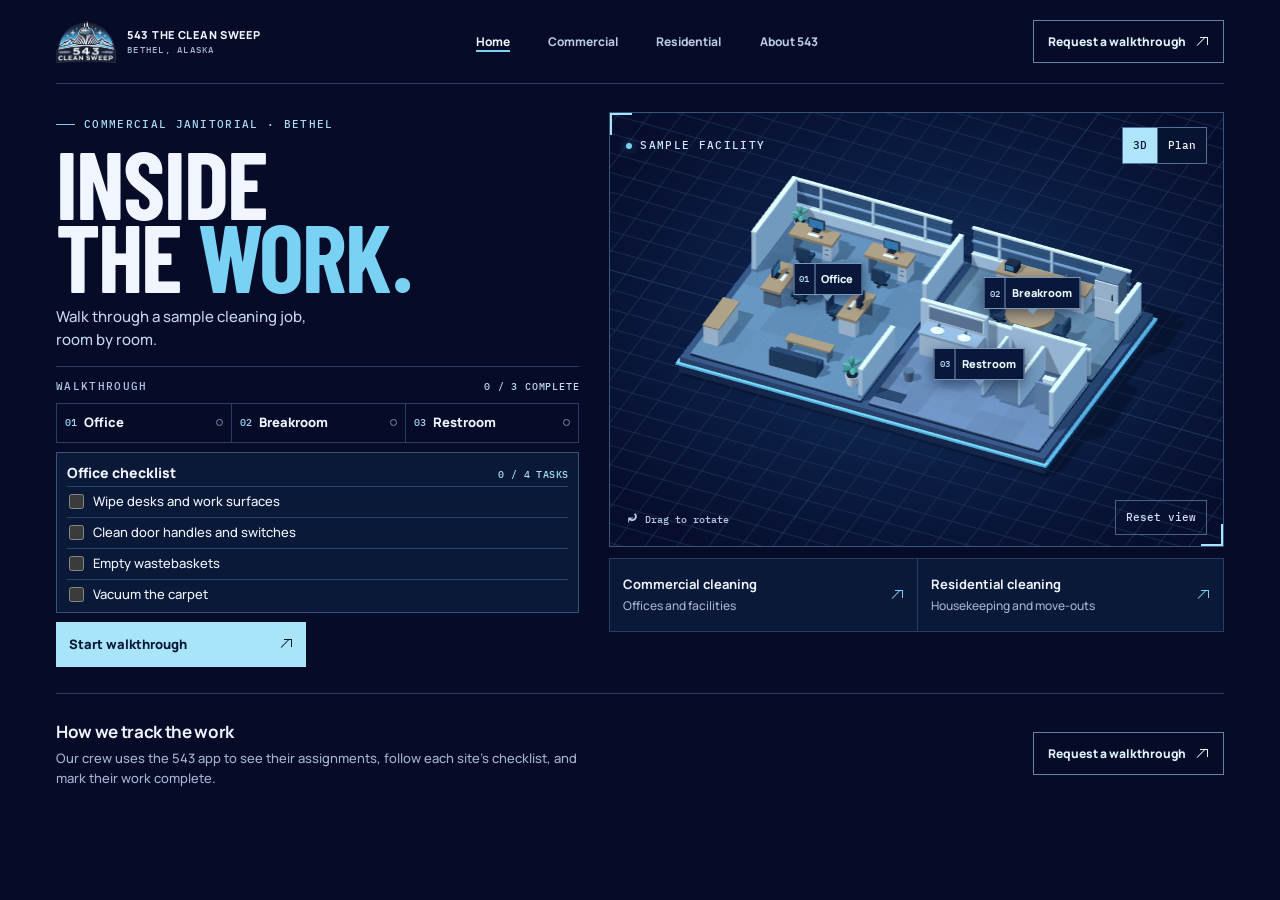
==== commit e5ddc4bf: "Refine room walkthroughs and add task checklists" ====
--- a/index.html
+++ b/index.html
@@ -8,9 +8,6 @@
 <meta name="description" content="Alaska Native-owned cleaning in Bethel, Alaska. Commercial, janitorial, facility and residential cleaning built on written scopes, dependable scheduling and local accountability. Request a walkthrough.">
 <link rel="icon" href="assets/543-logo.webp">
 <link rel="stylesheet" href="style.css">
-<script defer src="assets/three.min.js"></script>
-<script defer src="canvas-renderer.js"></script>
-<script defer src="walkthrough.js"></script>
 <link rel="stylesheet" href="/interiors.css">
 <link rel="canonical" href="https://543thecleansweep.com/">
 <meta property="og:type" content="website">
@@ -25,6 +22,10 @@
 {"@context":"https://schema.org","@type":"LocalBusiness","name":"543 The Clean Sweep","legalName":"543 The Clean Sweep LLC","founder":{"@type":"Person","name":"Chelsea Hoffman"},"telephone":"+1-907-545-8005","email":"543thecleansweep@gmail.com","url":"https://543thecleansweep.com/","logo":"https://543thecleansweep.com/assets/logo.png","image":"https://543thecleansweep.com/assets/logo.png","description":"Alaska Native-owned residential and commercial cleaning services in Bethel, Alaska.","address":{"@type":"PostalAddress","addressLocality":"Bethel","addressRegion":"AK","addressCountry":"US"},"areaServed":{"@type":"City","name":"Bethel, Alaska"},"openingHoursSpecification":[{"@type":"OpeningHoursSpecification","dayOfWeek":["Monday","Tuesday","Wednesday","Thursday","Friday"],"opens":"09:00","closes":"17:00"}]}
 </script>
 <script defer src="/legacy-links.js"></script>
+<script defer src="/assets/three.min.js"></script>
+<script defer src="/canvas-renderer.js"></script>
+<script defer src="/room-scenes.js"></script>
+<script defer src="/walkthrough.js"></script>
 </head>
 <body>
 <a class="skip" href="#walkthrough">Skip to the walkthrough</a>
@@ -53,41 +54,50 @@
   </div>
 </header>
 <main id="home">
-  <section class="shell experience" id="walkthrough" aria-labelledby="headline">
+  <section class="shell experience experience--home" id="walkthrough" aria-labelledby="headline">
     <div class="intro">
       <p class="eyebrow origin"><span aria-hidden="true"></span> COMMERCIAL JANITORIAL · BETHEL</p>
       <h1 id="headline">INSIDE<br>THE <em>WORK.</em></h1>
       <p class="description">Walk through a sample cleaning job, room by room.</p>
     </div>
-    <div class="viewer" id="viewer" aria-label="Interactive model of an example office, breakroom, and restroom">
-      <div class="viewer-head">
-        <span class="eyebrow"><i class="status-light" aria-hidden="true"></i> SAMPLE FACILITY</span>
-        <div class="view-controls" aria-label="Model views">
-          <button type="button" data-view="orbit" aria-pressed="true">3D</button>
-          <button type="button" data-view="plan" aria-pressed="false">Plan</button>
+    <div class="viewer-stack">
+      <div class="viewer" id="viewer" aria-label="Interactive model of an example office, breakroom, and restroom">
+        <div class="viewer-head">
+          <span class="eyebrow"><i class="status-light" aria-hidden="true"></i> SAMPLE FACILITY</span>
+          <div class="view-controls" aria-label="Model views">
+            <button type="button" data-view="orbit" aria-pressed="true">3D</button>
+            <button type="button" data-view="plan" aria-pressed="false">Plan</button>
+          </div>
+        </div>
+        <div class="scene" id="scene" aria-hidden="true"><canvas id="model"></canvas></div>
+        <div class="hotspots" id="hotspots">
+          <button class="hotspot" type="button" hidden data-room="0" aria-label="Explore office"><span>01</span> Office</button>
+          <button class="hotspot" type="button" hidden data-room="1" aria-label="Explore breakroom"><span>02</span> Breakroom</button>
+          <button class="hotspot" type="button" hidden data-room="2" aria-label="Explore restroom"><span>03</span> Restroom</button>
+        </div>
+        <div class="viewer-foot">
+          <span id="view-hint"><i class="orbit-icon" aria-hidden="true">⤾</i> Drag to rotate</span>
+          <button class="reset-camera" type="button" aria-label="Reset the model to its original view">Reset view</button>
         </div>
       </div>
-      <div class="scene" id="scene" aria-hidden="true"><canvas id="model"></canvas></div>
-      <div class="hotspots" id="hotspots">
-        <button class="hotspot" type="button" hidden data-room="0" aria-label="Explore office"><span>01</span> Office</button>
-        <button class="hotspot" type="button" hidden data-room="1" aria-label="Explore breakroom"><span>02</span> Breakroom</button>
-        <button class="hotspot" type="button" hidden data-room="2" aria-label="Explore restroom"><span>03</span> Restroom</button>
-      </div>
-      <div class="viewer-foot">
-        <span id="view-hint"><i class="orbit-icon" aria-hidden="true">⤾</i> Drag to rotate</span>
-        <button class="reset-camera" type="button" aria-label="Reset the model to its original view">Reset view</button>
-      </div>
+      <nav class="service-paths" aria-label="Cleaning services">
+        <a href="/commercial/"><strong>Commercial cleaning</strong><span>Offices and facilities</span><i class="arrow" aria-hidden="true"></i></a>
+        <a href="/residential/"><strong>Residential cleaning</strong><span>Housekeeping and move-outs</span><i class="arrow" aria-hidden="true"></i></a>
+      </nav>
     </div>
     <aside class="console" aria-label="Cleaning walkthrough controls">
-      <div class="console-top"><span class="eyebrow">WALKTHROUGH</span><span class="progress" id="progress">0 / 3 COMPLETE</span></div>
+      <div class="console-top"><span class="eyebrow">WALKTHROUGH</span><span class="progress" id="progress" aria-live="polite">0 / 3 COMPLETE</span></div>
       <ol class="room-list">
         <li><button type="button" data-step="0"><span class="room-index">01</span> Office <span class="room-state" aria-hidden="true"></span></button></li>
         <li><button type="button" data-step="1"><span class="room-index">02</span> Breakroom <span class="room-state" aria-hidden="true"></span></button></li>
         <li><button type="button" data-step="2"><span class="room-index">03</span> Restroom <span class="room-state" aria-hidden="true"></span></button></li>
       </ol>
-      <div class="job-detail" id="job-detail" aria-live="polite">
-        <p id="job-heading">Recurring office cleaning</p>
-        <p id="job-copy">Select a room to see what goes on its cleaning checklist.</p>
+      <div class="job-detail">
+        <div class="checklist-heading">
+          <h2 id="job-heading">Office checklist</h2>
+          <p id="job-count" class="task-count" aria-live="polite"></p>
+        </div>
+        <ul class="task-list" id="job-tasks" aria-labelledby="job-heading"></ul>
       </div>
       <button class="demo-action" id="demo-action" type="button"><span>Start walkthrough</span><i class="arrow" aria-hidden="true"></i></button>
       <noscript><p>This walkthrough requires JavaScript.</p></noscript>
@@ -100,8 +110,6 @@
     </div>
     <div class="footer-actions">
       <a class="quote" href="/request/">Request a walkthrough <i class="arrow" aria-hidden="true"></i></a>
-      <a class="service-link" href="/commercial/">Commercial cleaning <i class="arrow" aria-hidden="true"></i></a>
-      <a class="service-link" href="/residential/">Residential cleaning <i class="arrow" aria-hidden="true"></i></a>
     </div>
   </section>
 </main>
--- a/style.css
+++ b/style.css
@@ -20,21 +20,43 @@
 .brand small{display:block;font:500 9px/1.5 var(--mono);letter-spacing:.14em;color:var(--muted)}
 .header-actions,.footer-actions{display:flex;align-items:center;gap:25px}
 .phone{font:500 12px/1 var(--mono);color:#b9cae2}
-.phone:hover,.service-link:hover{color:white;text-decoration:underline;text-underline-offset:5px}
+.phone:hover{color:white;text-decoration:underline;text-underline-offset:5px}
 .quote{display:inline-flex;align-items:center;justify-content:center;gap:11px;min-height:43px;padding:0 14px;border:1px solid #6084a7;color:#e0f5ff;font-weight:800;font-size:12px;white-space:nowrap}
 .quote:hover{background:#152951;border-color:var(--glacier)}
 .arrow{display:inline-block;position:relative;width:12px;height:12px;flex:0 0 12px}
 .arrow::before{content:'';position:absolute;top:1px;right:1px;width:7px;height:7px;border-top:1.5px solid currentColor;border-right:1.5px solid currentColor}
 .arrow::after{content:'';position:absolute;left:0;top:9px;width:12px;border-top:1.5px solid currentColor;transform:rotate(-45deg);transform-origin:left center}
-.experience{display:grid;grid-template-columns:minmax(285px,33fr) minmax(0,67fr);grid-template-rows:auto 1fr;grid-template-areas:"intro viewer" "console viewer";gap:22px 28px;padding-block:36px 30px}
-.intro{grid-area:intro;padding-top:5px}
+.experience{display:grid;grid-template-columns:minmax(0,46fr) minmax(0,54fr);grid-template-rows:auto 1fr;grid-template-areas:"intro viewer" "console viewer";gap:15px 30px;padding-block:28px 26px}
+.intro{grid-area:intro;padding-top:4px}
+.experience .intro h1{font-size:clamp(68px,7.4vw,114px);margin:13px 0 12px}
 .eyebrow,.progress{font:500 10px/1.5 var(--mono);letter-spacing:.12em;color:#aec4e6}
 .origin{display:flex;align-items:center;gap:9px;color:#a9dbf7}
 .origin span{width:19px;height:1px;background:var(--glacier)}
 h1{font:700 clamp(70px,8.1vw,131px)/.78 var(--display);letter-spacing:-.019em;margin:18px 0 17px;white-space:nowrap}
 h1 em{color:var(--glacier);font-style:normal}
 .description{max-width:280px;color:#c4d4eb;line-height:1.54}
-.viewer{grid-area:viewer;min-height:620px;isolation:isolate;position:relative;overflow:hidden;display:grid;align-items:start;border:1px solid #36567e;background:radial-gradient(ellipse at 51% 49%,#163766 0%,#0b1c42 49%,#070e2d 86%)}
+.viewer{grid-area:viewer;height:clamp(390px,34vw,475px);min-width:0;isolation:isolate;position:relative;overflow:hidden;display:grid;align-items:start;border:1px solid #36567e;background:radial-gradient(ellipse at 51% 49%,#163766 0%,#0b1c42 49%,#070e2d 86%)}
+.viewer-stack { grid-area: viewer; min-width: 0; }
+.service-paths {
+  display: grid;
+  grid-template-columns: repeat(2, minmax(0, 1fr));
+  margin-top: 11px;
+  border: 1px solid var(--line);
+  background: #0b1939;
+}
+.service-paths a {
+  display: grid;
+  grid-template-columns: minmax(0, 1fr) auto;
+  align-content: center;
+  gap: 3px 7px;
+  min-height: 72px;
+  padding: 11px 13px;
+}
+.service-paths a + a { border-left: 1px solid var(--line); }
+.service-paths a:hover { background: #152b53; }
+.service-paths strong { font-size: 13px; }
+.service-paths span { grid-column: 1; font-size: 12px; color: var(--muted); }
+.service-paths .arrow { grid-column: 2; grid-row: 1 / 3; align-self: center; color: var(--glacier); }
 .viewer::before,.viewer::after{content:'';position:absolute;z-index:6;pointer-events:none;width:20px;height:20px;border-color:#a8e4ff;border-style:solid}
 .viewer::before{left:0;top:0;border-width:2px 0 0 2px}
 .viewer::after{right:0;bottom:0;border-width:0 2px 2px 0}
@@ -62,32 +84,84 @@
 .hotspot:hover,.hotspot.active{background:#b1e7fa;color:#07152e;border-color:#c8f4ff}
 .hotspot.active span,.hotspot:hover span{color:#0c4168;border-color:#6d9fbd}
 .hotspot.finished:not(.active){border-color:#78ddce}
-.console{grid-area:console;align-self:start;border-top:1px solid var(--line);padding-top:13px;max-width:400px}
+.console{grid-area:console;align-self:start;min-width:0;border-top:1px solid var(--line);padding-top:11px}
 .console-top{display:flex;justify-content:space-between;align-items:center;gap:8px}
 .progress{color:#b9dcf2;letter-spacing:.08em}
-.room-list{margin:9px 0 0;padding:0;list-style:none;border-top:1px solid var(--line)}
-.room-list li{border-bottom:1px solid var(--line)}
-.room-list button{width:100%;height:41px;display:flex;align-items:center;gap:10px;background:none;padding:0 7px;border:0;text-align:left;font-size:13px;font-weight:800}
+.room-list {
+  display: grid;
+  grid-template-columns: repeat(3, minmax(0, 1fr));
+  margin: 8px 0 0;
+  padding: 0;
+  list-style: none;
+  border: 1px solid var(--line);
+}
+.room-list li + li { border-left: 1px solid var(--line); }
+.room-list button{width:100%;min-height:38px;display:flex;align-items:center;gap:7px;background:none;padding:0 8px;border:0;text-align:left;font-size:13px;font-weight:800}
 .room-list button:hover,.room-list button.active{background:#152b53}
 .room-index{color:#a4d7f8;font:500 10px/1 var(--mono)}
 .room-state{width:7px;height:7px;border:1px solid #7390b1;border-radius:50%;margin-left:auto}
 .room-list button.finished .room-state{background:#7de5d1;border-color:#7de5d1}
 .room-list button.active .room-state{outline:1px solid #88c6ef;outline-offset:3px}
-.job-detail{padding:10px 0 11px;min-height:80px}
-#job-heading{font-size:13px;font-weight:800}
-#job-copy{color:var(--muted);font-size:12px;margin-top:3px;line-height:1.45;max-width:345px}
+.job-detail {
+  margin: 9px 0;
+  padding: 9px 10px 2px;
+  border: 1px solid #365076;
+  background: #0b1939;
+}
+.checklist-heading {
+  display: flex;
+  align-items: baseline;
+  justify-content: space-between;
+  gap: 10px;
+  margin-bottom: 3px;
+}
+#job-heading { font-size: 14px; font-weight: 800; }
+.task-count {
+  color: #a8ddf7;
+  font: 500 10px / 1.4 var(--mono);
+  letter-spacing: .04em;
+  white-space: nowrap;
+}
+.task-list {
+  margin: 0;
+  padding: 0;
+  list-style: none;
+}
+.task-list li { border-top: 1px solid #29426a; }
+.task-list label {
+  display: flex;
+  align-items: center;
+  gap: 9px;
+  padding: 5px 2px;
+  min-height: 30px;
+  font-size: 13px;
+  line-height: 1.32;
+  cursor: pointer;
+}
+.task-list label:hover { color: #a9e5f9; }
+.task-list input {
+  width: 15px;
+  height: 15px;
+  flex: 0 0 15px;
+  margin: 0;
+  accent-color: #9edaee;
+}
+.task-list input:focus-visible {
+  outline: 2px solid #e3f8ff;
+  outline-offset: 2px;
+}
+.task-list input:checked + span { color: #9bdcf1; }
 .demo-action{display:flex;align-items:center;justify-content:space-between;gap:11px;min-height:45px;width:100%;max-width:250px;padding:0 13px;border:none;background:#a9e5f9;color:#071734;font-size:13px;font-weight:800}
 .demo-action:hover{background:#d7f4ff}
 .work-footer{display:flex;align-items:center;justify-content:space-between;gap:24px;padding-block:25px 38px;border-top:1px solid var(--line)}
 .work-footer h2{font-size:17px;letter-spacing:-.02em}
 .work-footer p{font-size:13px;color:var(--muted);margin-top:5px;max-width:530px}
-.service-link{display:inline-flex;gap:7px;align-items:center;white-space:nowrap;font-size:12px;font-weight:800;color:#bfe6ff}
 .model-fallback{position:absolute;inset:56px 13px 50px;display:grid;grid-template-columns:1fr 1fr;grid-template-rows:1fr 1fr;gap:6px;padding:6px;background:#5e7097;border:1px solid #8ba5c8;box-shadow:0 15px 40px #02062082}
 .plan-room{display:grid;align-content:center;justify-items:center;gap:12px;text-align:center;border:1px solid #a4c6e6;background:#1a3459;font-size:13px;font-weight:800}
 .plan-room:first-child{grid-row:span 2}
 .plan-room.active{background:#abdff6;color:var(--night)}
 .plan-room.finished:not(.active){box-shadow:inset 0 0 0 2px #79e4d2}
-@media(max-width:1100px){.shell{width:calc(100% - 64px)}.experience{grid-template-columns:minmax(252px,34fr) minmax(0,66fr);column-gap:20px}.viewer{min-height:590px}h1{font-size:clamp(65px,8.4vw,105px)}.footer-actions{gap:12px}}
+@media(max-width:1100px){.shell{width:calc(100% - 64px)}.experience{column-gap:20px}h1{font-size:clamp(65px,8.4vw,105px)}.footer-actions{gap:12px}}
 @media(max-width:760px){
   .shell{width:calc(100% - 34px)}
   .site-header{height:68px}
@@ -97,9 +171,12 @@
   .quote{min-height:39px;padding-inline:8px;gap:6px;font-size:10px}
   .phone{display:none}
   .experience{grid-template-columns:minmax(0,1fr);grid-template-rows:auto;grid-template-areas:"intro" "viewer" "console";gap:16px;padding-top:22px}
+  .experience--home { grid-template-areas: "intro" "viewer" "console" "services"; }
+  .viewer-stack { display: contents; }
+  .service-paths { grid-area: services; margin-top: 0; }
   .intro{padding:0}
   .origin{font-size:9px}
-  h1{font-size:clamp(59px,12.8vw,95px);margin:12px 0 12px;line-height:.86}
+  h1,.experience .intro h1{font-size:clamp(59px,12.8vw,95px);margin:12px 0;line-height:.86}
   .description{max-width:none;font-size:13px}
   .viewer{width:100%;min-height:0;height:clamp(318px,86vw,470px)}
   .viewer-head,.viewer-foot{left:10px;right:10px}
@@ -109,17 +186,17 @@
   .hotspot{min-height:28px;font-size:10px;padding-right:5px;gap:4px}
   .hotspot span{font-size:8px;padding-inline:4px}
   .console{max-width:none;padding-top:9px}
-  .room-list{display:grid;grid-template-columns:repeat(3,minmax(0,1fr));border-bottom:1px solid var(--line)}
-  .room-list li{border:0}
-  .room-list li+li{border-left:1px solid var(--line)}
   .room-list button{height:42px;padding-inline:5px;gap:4px;font-size:11px}
   .room-index{font-size:8px}
   .room-state{width:5px;height:5px}
-  .job-detail{min-height:74px}
+  .task-list label{min-height:39px}
+  .service-paths a { min-height: 58px; padding: 8px; }
+  .service-paths strong { font-size: 11px; }
+  .service-paths span { font-size: 10px; }
   .work-footer{display:grid;gap:15px;padding-block:18px 27px}
   .footer-actions{flex-wrap:wrap}
 }
-@media(max-width:385px){h1{font-size:clamp(48px,14vw,60px)}.site-header{gap:8px}.brand img{width:40px}}
+@media(max-width:385px){h1,.experience .intro h1{font-size:clamp(48px,14vw,60px)}.site-header{gap:8px}.brand img{width:40px}}
 @media(prefers-reduced-motion:reduce){*,*::before,*::after{scroll-behavior:auto!important;animation:none!important;transition:none!important}}
 
 [hidden]{display:none!important}
--- a/interiors.css
+++ b/interiors.css
@@ -8,7 +8,6 @@
 .eyebrow{font-size:11px}
 .mini-footer{border-top:1px solid var(--line);display:flex;justify-content:space-between;gap:12px;padding-block:19px 25px;color:#a8bdd7;font:500 10px/1.35 var(--mono);letter-spacing:.08em}
 .mini-footer a{white-space:nowrap}
-.split-hero{display:grid;grid-template-columns:minmax(0,.87fr) minmax(0,1.13fr);align-items:center;gap:30px;padding-block:40px 32px}
 .inner-copy{min-width:0}
 .inner-copy h1{font-size:clamp(69px,7.55vw,118px);line-height:.84;margin:20px 0 23px}
 .intro-text{color:#cad7eb;max-width:440px;font-size:17px;line-height:1.58}
@@ -16,19 +15,6 @@
 .inline-actions .demo-action{max-width:none;width:auto;gap:16px;padding-inline:14px}
 .inline-link{display:inline-flex;align-items:center;min-height:42px;gap:8px;font-size:12px;font-weight:800;color:#c7eaff}
 .inline-link:hover{text-decoration:underline;text-underline-offset:4px}
-.model-panel{position:relative;isolation:isolate;margin:0;min-width:0;border:1px solid #42658d;overflow:hidden;display:grid;place-items:center;min-height:455px}
-.model-panel::before,.model-panel::after{content:'';position:absolute;z-index:3;pointer-events:none;width:18px;height:18px;border-color:#a8e4ff;border-style:solid}
-.model-panel::before{left:0;top:0;border-width:2px 0 0 2px}
-.model-panel::after{right:0;bottom:0;border-width:0 2px 2px 0}
-.work-plan{background:radial-gradient(ellipse at 50% 50%,#14396b,#0b1a40 58%,#080f2e 90%)}
-.panel-head{display:flex;justify-content:space-between;position:absolute;z-index:1;top:12px;left:15px;right:15px;gap:10px}
-.panel-head .eyebrow{font-size:10px;color:#d6ecff}
-.panel-mode{padding:3px 5px;background:#102b4d;letter-spacing:.08em}
-.model-panel img{width:100%;height:455px;object-fit:contain;display:block}
-.work-plan img{transform:translateY(-3px) scale(1.03)}
-.zone-tags{position:absolute;bottom:12px;left:15px;right:15px;display:flex;justify-content:center;gap:6px}
-.zone-tags span{font:500 10px/1.2 var(--mono);letter-spacing:.02em;padding:5px 8px;border:1px solid #4e82a2;color:#d2edfc;background:#0b1b40}
-.zone-tags span:first-child{border-color:#9de6f6;color:#081731;background:#a9e4f5}
 .sequence,.service-list{display:grid;grid-template-columns:repeat(3,minmax(0,1fr));border-block:1px solid var(--line)}
 .sequence>div,.service-list>article{padding:22px 19px 24px 0}
 .sequence>div+div,.service-list>article+article{border-left:1px solid var(--line);padding-left:19px}
@@ -38,26 +24,14 @@
 .scopes{padding-block:23px 26px;display:grid;grid-template-columns:240px minmax(0,720px);gap:15px}
 .scopes h2{font-size:17px}
 .scopes p{color:#aebfda;font-size:13px}
-.residential{color-scheme:light;color:#0b1734;background:#ecf3f8;--line:#bfd1e1}
-.residential .brand small,.residential .page-nav a{color:#3d5774}
-.residential .page-nav a[aria-current=page],.residential .page-nav a:hover{color:#0b1734}
-.residential .page-nav a[aria-current=page]::after{background:#2276ad}
-.residential .nav-cta{border-color:#38597d;color:#24456b}
-.residential .nav-cta:hover{background:#dceaf5}
-.residential .origin{color:#1d5d86}
-.residential .origin span{background:#2b7fb4}
-.residential h1 em{color:#185981}
-.residential .intro-text,.residential .service-list p,.residential .mini-footer{color:#3b5470}
-.residential .demo-action{background:#123358;color:#eef8ff}
-.residential .demo-action:hover{background:#20567d}
-.residential button:focus-visible,.residential a:focus-visible{outline-color:#154d7e}
-.home-plan{border-color:#9bbdd1;background:radial-gradient(ellipse at 45% 42%,#e8f5fb 7%,#d6e8ef 65%,#cadfe9)}
-.home-plan::before,.home-plan::after{border-color:#2a6f8f}
-.home-plan .panel-head .eyebrow{color:#234c68}
-.home-plan img{height:455px;object-position:center 48%;transform:scale(1.05)}
+.experience--service .inner-copy h1 {
+  font-size: clamp(58px, 6.7vw, 105px);
+}
+.experience--service .intro-text { font-size: 15px; }
+.experience--service .inline-actions { margin-top: 14px; }
+.experience--service .inline-actions .demo-action { min-height: 42px; }
 .service-list article{padding-bottom:26px}
 .service-list h2{margin-top:0}
-.residential .mini-footer{border-top:0}
 .request-layout{display:grid;grid-template-columns:minmax(0,.87fr) minmax(0,1.13fr);gap:25px;padding-block:55px 36px;align-items:start}
 .request-copy{padding-top:27px}
 .request-copy h1{font-size:clamp(63px,7.15vw,108px)}
@@ -83,9 +57,8 @@
 .segments input:focus-visible+span{outline:2px solid #236893;outline-offset:2px}
 .request-form .demo-action{background:#123359;color:#f4f9ff;max-width:239px}
 .request-form .demo-action:hover{background:#20567d}
-@media(max-width:1100px){.model-panel,.model-panel img{min-height:385px;height:385px}}
 @media(max-width:800px){
-  .page-nav{gap:15px}.page-nav a{font-size:11px}.model-panel,.model-panel img{min-height:320px;height:320px}
+  .page-nav{gap:15px}.page-nav a{font-size:11px}
   .inner-copy h1{font-size:clamp(55px,8.8vw,84px)}
 }
 @media(max-width:760px){
@@ -98,18 +71,13 @@
   .nav-menu nav a{display:flex;align-items:center;padding:0 7px;height:38px;font-size:12px}
   .nav-menu nav a:hover{background:#d0e7f6}
   .eyebrow{font-size:9px}
-  .split-hero,.request-layout{grid-template-columns:minmax(0,1fr);gap:19px;padding-block:23px 19px}
+  .request-layout{grid-template-columns:minmax(0,1fr);gap:19px;padding-block:23px 19px}
   .inner-copy h1{margin:12px 0 14px;font-size:clamp(51px,13.4vw,84px)}
   .intro-text{font-size:14px}
+  .experience--service .inner-copy h1 { font-size: clamp(48px, 12vw, 84px); }
   .inline-actions{margin-top:14px;gap:6px 13px}
   .inline-actions .demo-action,.inline-link{font-size:11px}
   .inline-actions .demo-action{min-height:40px;padding-inline:9px;gap:7px}
-  .model-panel{min-height:0;height:265px}
-  .model-panel img{min-height:0;height:265px;object-fit:contain}
-  .panel-head{top:10px;left:10px;right:10px}
-  .panel-head .eyebrow{font-size:8px}
-  .zone-tags{bottom:9px}
-  .zone-tags span{font-size:8px;padding:4px 6px}
   .sequence,.service-list{grid-template-columns:1fr}
   .sequence>div,.service-list>article{padding:12px 0 13px}
   .sequence>div+div,.service-list>article+article{border-left:0;border-top:1px solid var(--line);padding-left:0}
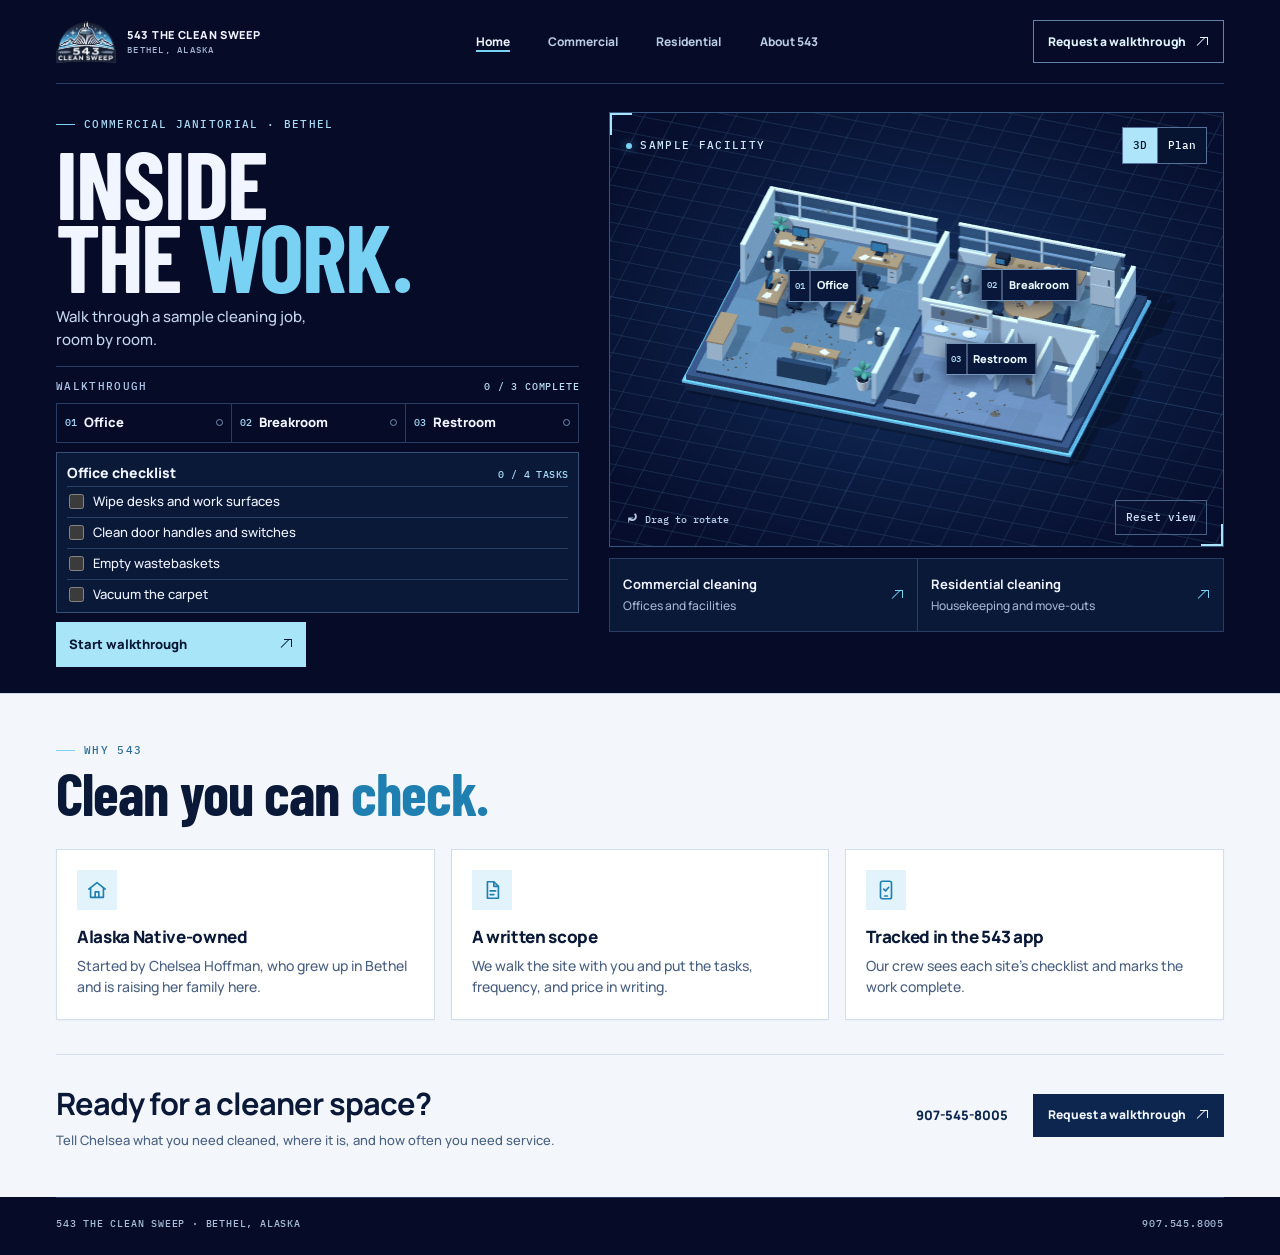
==== commit e87be9de: "Make the walkthrough visibly clean each room and lighten the lower sections Rooms now start messy (p" ====
--- a/index.html
+++ b/index.html
@@ -103,15 +103,28 @@
       <noscript><p>This walkthrough requires JavaScript.</p></noscript>
     </aside>
   </section>
-  <section class="shell work-footer" aria-label="543 cleaning services">
+  <div class="light-band">
+  <section class="shell why" aria-labelledby="why-title">
+    <p class="eyebrow origin"><span aria-hidden="true"></span> WHY 543</p>
+    <h2 id="why-title">Clean you can <em>check.</em></h2>
+    <div class="why-grid">
+      <article><span class="why-icon" aria-hidden="true"><svg viewBox="0 0 24 24" fill="none" stroke="currentColor" stroke-width="1.8" stroke-linecap="round" stroke-linejoin="round"><path d="M3 11l9-7 9 7"/><path d="M5 10v10h14V10"/><path d="M10 20v-6h4v6"/></svg></span><h3>Alaska Native-owned</h3><p>Started by Chelsea Hoffman, who grew up in Bethel and is raising her family here.</p></article>
+      <article><span class="why-icon" aria-hidden="true"><svg viewBox="0 0 24 24" fill="none" stroke="currentColor" stroke-width="1.8" stroke-linecap="round" stroke-linejoin="round"><path d="M7 3h7l5 5v13H7z"/><path d="M14 3v5h5"/><path d="M10 13h6M10 17h4"/></svg></span><h3>A written scope</h3><p>We walk the site with you and put the tasks, frequency, and price in writing.</p></article>
+      <article><span class="why-icon" aria-hidden="true"><svg viewBox="0 0 24 24" fill="none" stroke="currentColor" stroke-width="1.8" stroke-linecap="round" stroke-linejoin="round"><rect x="6" y="2.5" width="12" height="19" rx="2"/><path d="M9.5 11l2 2 3.5-4"/><path d="M10.5 18.5h3"/></svg></span><h3>Tracked in the 543 app</h3><p>Our crew sees each site’s checklist and marks the work complete.</p></article>
+    </div>
+  </section>
+  <section class="shell work-footer" aria-label="Request a walkthrough">
     <div>
-      <h2>How we track the work</h2>
-      <p>Our crew uses the 543 app to see their assignments, follow each site’s checklist, and mark their work complete.</p>
+      <h2>Ready for a cleaner space?</h2>
+      <p>Tell Chelsea what you need cleaned, where it is, and how often you need service.</p>
     </div>
     <div class="footer-actions">
+      <a class="call-link" href="tel:+19075458005">907-545-8005</a>
       <a class="quote" href="/request/">Request a walkthrough <i class="arrow" aria-hidden="true"></i></a>
     </div>
   </section>
+  </div>
 </main>
+<footer class="shell mini-footer"><span>543 THE CLEAN SWEEP · BETHEL, ALASKA</span><a href="tel:+19075458005">907.545.8005</a></footer>
 </body>
 </html>
--- a/style.css
+++ b/style.css
@@ -200,3 +200,68 @@
 @media(prefers-reduced-motion:reduce){*,*::before,*::after{scroll-behavior:auto!important;animation:none!important;transition:none!important}}
 
 [hidden]{display:none!important}
+
+/* Walkthrough polish */
+.hotspot{transition:opacity .35s ease,background-color .2s ease,border-color .2s ease}
+.hotspot.muted{opacity:.38}
+.hotspot.muted:hover{opacity:1}
+.hotspot.finished span{font-size:0}
+.hotspot.finished span::before{content:'✓';font:800 11px/1 var(--ui);color:#7de5d1}
+.hotspot.finished.active span::before,.hotspot.finished:hover span::before{color:#0b6a5c}
+.hotspot.finished:not(.active){border-color:#7de5d1;box-shadow:0 0 0 1px #7de5d14d,0 4px 18px #7de5d133}
+.room-list button{transition:background-color .2s ease}
+.room-list button.finished .room-index{color:#7de5d1}
+.task-list li{transition:background-color .3s ease}
+.task-list input:checked + span{color:#9bdcf1;text-decoration:line-through;text-decoration-color:#9bdcf180}
+.task-list li:has(input:checked){background:linear-gradient(90deg,#7de5d114,transparent 70%)}
+.demo-action{position:relative;transition:background-color .2s ease,transform .2s ease}
+.demo-action:active:not(:disabled){transform:translateY(1px)}
+.demo-action:disabled{background:#6fa9c4;opacity:.85}
+.demo-action.invite{animation:invite 2.4s ease-in-out infinite}
+@keyframes invite{0%,100%{box-shadow:0 0 0 0 #a9e5f966}50%{box-shadow:0 0 0 7px #a9e5f900}}
+.finale{position:absolute;z-index:7;left:50%;bottom:54px;width:min(340px,calc(100% - 28px));transform:translate(-50%,14px);opacity:0;transition:opacity .5s ease,transform .5s ease;padding:16px 17px 15px;background:#071431e0;border:1px solid #7de5d1;box-shadow:0 18px 40px #00061fa8,0 0 30px #7de5d126;backdrop-filter:blur(6px);text-align:center}
+.finale.show{opacity:1;transform:translate(-50%,0)}
+.finale-kicker{font:500 10px/1.4 var(--mono);letter-spacing:.12em;color:#7de5d1}
+.finale-kicker i{font-style:normal;margin-right:3px}
+.finale h2{margin-top:4px;font:700 28px/1 var(--display);letter-spacing:-.01em}
+.finale p:not(.finale-kicker){margin-top:6px;font-size:13px;color:#c4d4eb}
+.finale-actions{display:flex;justify-content:center;gap:8px;margin-top:12px}
+.finale-cta{display:inline-flex;align-items:center;gap:10px;min-height:40px;padding:0 13px;background:#a9e5f9;color:#071734;font-size:12px;font-weight:800}
+.finale-cta:hover{background:#d7f4ff}
+.finale-replay{min-height:40px;padding:0 12px;border:1px solid #547299;background:transparent;font-size:12px;font-weight:800}
+.finale-replay:hover{background:#223a63}
+.viewer-foot{transition:opacity .3s ease}
+.viewer:has(.finale.show) .viewer-foot{opacity:0;pointer-events:none}
+.viewer:has(.finale.show) .viewer-foot button{pointer-events:none}
+@media(max-width:760px){.finale{bottom:10px;padding:10px 12px}.finale h2{font-size:22px}.finale p:not(.finale-kicker){display:none}.finale-actions{margin-top:9px}.finale-cta,.finale-replay{min-height:36px}}
+
+/* Light sections below the hero */
+.light-band{--line:#d2deeb;color-scheme:light;background:#f3f7fb;color:#0a1937;padding-block:36px 8px;border-top:1px solid #c9dbea}
+.light-band .eyebrow{color:#2f6f96}
+.light-band p,.light-band .sequence p,.light-band .service-list p,.light-band .scopes p{color:#4a6080}
+.light-band .sequence span{color:#1f7fb0}
+.light-band .work-footer{border-top-color:var(--line)}
+.light-band .work-footer h2{font-size:clamp(24px,2.4vw,32px);letter-spacing:-.03em}
+.light-band .quote{background:#0d264f;border-color:#0d264f;color:#f3f8ff}
+.light-band .quote:hover{background:#1b4378;border-color:#1b4378}
+.light-band .call-link{display:inline-flex;align-items:center;gap:8px;min-height:43px;font-weight:800;font-size:13px;color:#0d264f}
+.light-band .call-link:hover{text-decoration:underline;text-underline-offset:4px}
+.light-band .sequence>div,.light-band .service-list>article{transition:background-color .2s ease}
+.light-band .sequence>div:hover,.light-band .service-list>article:hover{background:linear-gradient(180deg,#e5f1fa,transparent)}
+.why{padding-block:12px 34px}
+.why h2{margin-top:8px;font:700 clamp(40px,4.6vw,64px)/.92 var(--display);letter-spacing:-.015em;color:#0a1937}
+.why h2 em{font-style:normal;color:#1f7fb0}
+.why-grid{display:grid;grid-template-columns:repeat(3,minmax(0,1fr));gap:16px;margin-top:28px}
+.why-grid article{padding:20px 20px 22px;background:#fff;border:1px solid var(--line);box-shadow:0 1px 2px #0a193708;transition:transform .25s ease,box-shadow .25s ease,border-color .25s ease}
+.why-grid article:hover{transform:translateY(-3px);border-color:#a9cfe6;box-shadow:0 12px 28px #0a19371a}
+.why-icon{display:grid;place-items:center;width:40px;height:40px;background:#e2f3fb;color:#1f7fb0}
+.why-icon svg{width:22px;height:22px}
+.why-grid h3{margin:14px 0 0;font-size:17px;font-weight:800;letter-spacing:-.02em;color:#0a1937}
+.why-grid p{margin-top:6px;font-size:14px;line-height:1.5}
+@media(max-width:760px){
+  .light-band{padding-top:24px}
+  .why{padding-block:4px 22px}
+  .why-grid{grid-template-columns:1fr;gap:10px;margin-top:18px}
+  .why-grid article{padding:15px}
+  .light-band .work-footer h2{font-size:24px}
+}
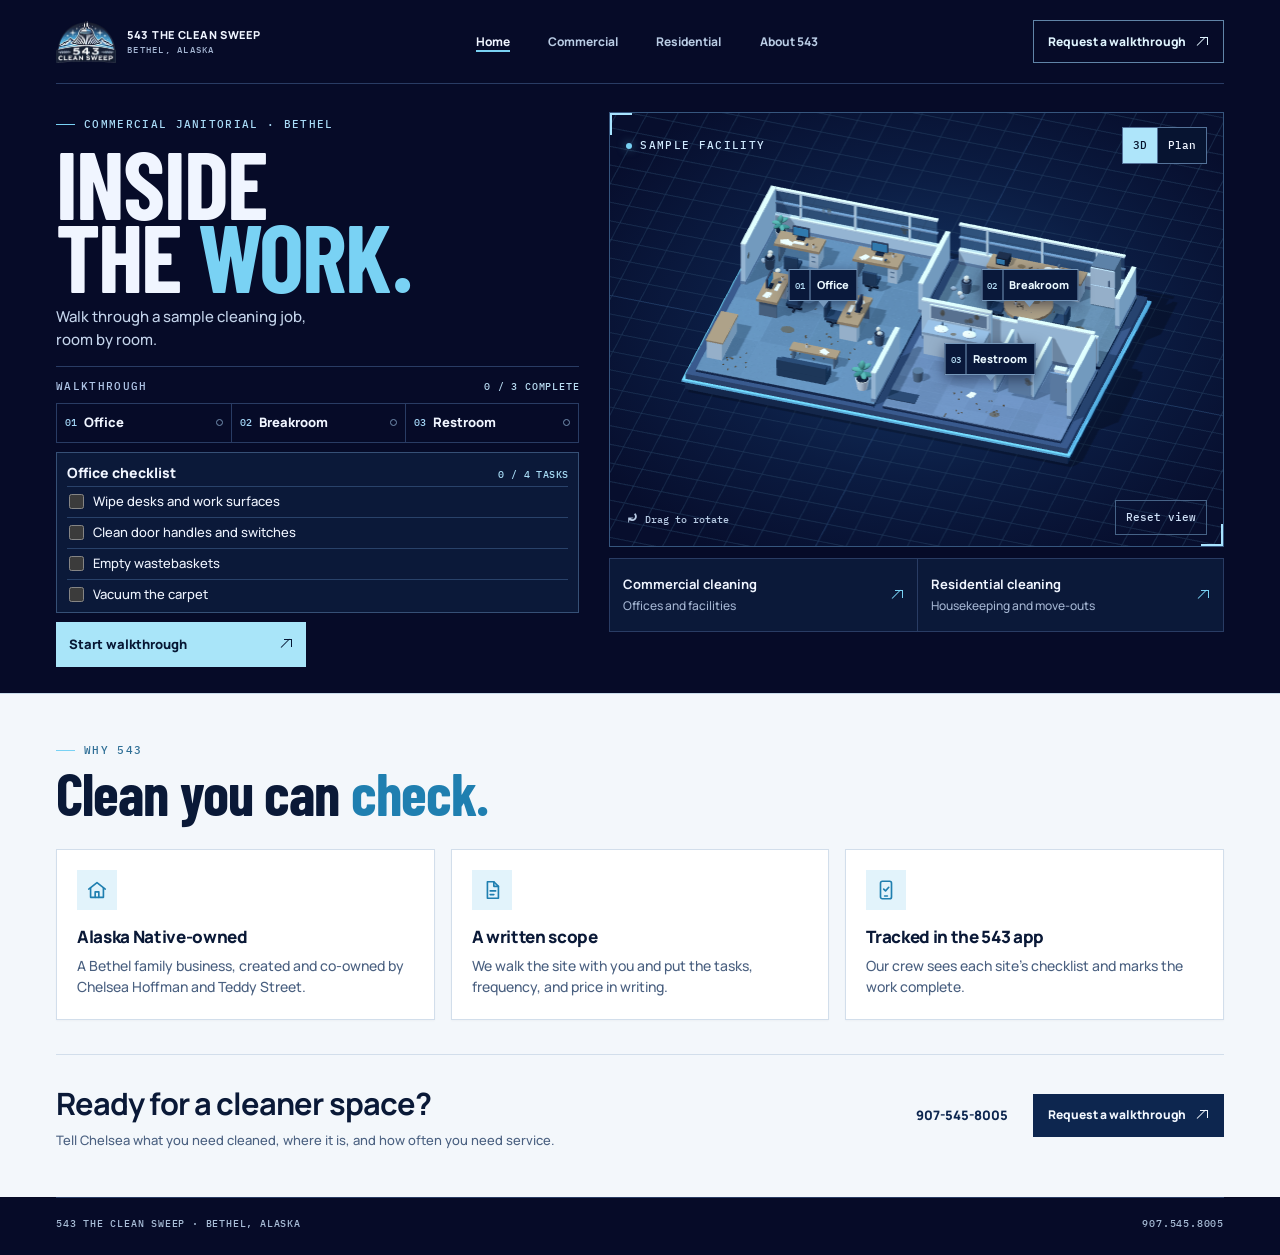
==== commit 1fb6b5d3: "Draft: tell the family-business story on About and the homepage About now notes Chelsea is a lifelon" ====
--- a/index.html
+++ b/index.html
@@ -19,7 +19,7 @@
 <meta name="twitter:card" content="summary_large_image">
 <link rel="apple-touch-icon" href="/assets/logo.png">
 <script type="application/ld+json">
-{"@context":"https://schema.org","@type":"LocalBusiness","name":"543 The Clean Sweep","legalName":"543 The Clean Sweep LLC","founder":{"@type":"Person","name":"Chelsea Hoffman"},"telephone":"+1-907-545-8005","email":"543thecleansweep@gmail.com","url":"https://543thecleansweep.com/","logo":"https://543thecleansweep.com/assets/logo.png","image":"https://543thecleansweep.com/assets/logo.png","description":"Alaska Native-owned residential and commercial cleaning services in Bethel, Alaska.","address":{"@type":"PostalAddress","addressLocality":"Bethel","addressRegion":"AK","addressCountry":"US"},"areaServed":{"@type":"City","name":"Bethel, Alaska"},"openingHoursSpecification":[{"@type":"OpeningHoursSpecification","dayOfWeek":["Monday","Tuesday","Wednesday","Thursday","Friday"],"opens":"09:00","closes":"17:00"}]}
+{"@context":"https://schema.org","@type":"LocalBusiness","name":"543 The Clean Sweep","legalName":"543 The Clean Sweep LLC","founder":[{"@type":"Person","name":"Chelsea Hoffman"},{"@type":"Person","name":"Teddy Street"}],"telephone":"+1-907-545-8005","email":"543thecleansweep@gmail.com","url":"https://543thecleansweep.com/","logo":"https://543thecleansweep.com/assets/logo.png","image":"https://543thecleansweep.com/assets/logo.png","description":"Alaska Native-owned residential and commercial cleaning services in Bethel, Alaska.","address":{"@type":"PostalAddress","addressLocality":"Bethel","addressRegion":"AK","addressCountry":"US"},"areaServed":{"@type":"City","name":"Bethel, Alaska"},"openingHoursSpecification":[{"@type":"OpeningHoursSpecification","dayOfWeek":["Monday","Tuesday","Wednesday","Thursday","Friday"],"opens":"09:00","closes":"17:00"}]}
 </script>
 <script defer src="/legacy-links.js"></script>
 <script defer src="/assets/three.min.js"></script>
@@ -108,7 +108,7 @@
     <p class="eyebrow origin"><span aria-hidden="true"></span> WHY 543</p>
     <h2 id="why-title">Clean you can <em>check.</em></h2>
     <div class="why-grid">
-      <article><span class="why-icon" aria-hidden="true"><svg viewBox="0 0 24 24" fill="none" stroke="currentColor" stroke-width="1.8" stroke-linecap="round" stroke-linejoin="round"><path d="M3 11l9-7 9 7"/><path d="M5 10v10h14V10"/><path d="M10 20v-6h4v6"/></svg></span><h3>Alaska Native-owned</h3><p>Started by Chelsea Hoffman, who grew up in Bethel and is raising her family here.</p></article>
+      <article><span class="why-icon" aria-hidden="true"><svg viewBox="0 0 24 24" fill="none" stroke="currentColor" stroke-width="1.8" stroke-linecap="round" stroke-linejoin="round"><path d="M3 11l9-7 9 7"/><path d="M5 10v10h14V10"/><path d="M10 20v-6h4v6"/></svg></span><h3>Alaska Native-owned</h3><p>A Bethel family business, created and co-owned by Chelsea Hoffman and Teddy Street.</p></article>
       <article><span class="why-icon" aria-hidden="true"><svg viewBox="0 0 24 24" fill="none" stroke="currentColor" stroke-width="1.8" stroke-linecap="round" stroke-linejoin="round"><path d="M7 3h7l5 5v13H7z"/><path d="M14 3v5h5"/><path d="M10 13h6M10 17h4"/></svg></span><h3>A written scope</h3><p>We walk the site with you and put the tasks, frequency, and price in writing.</p></article>
       <article><span class="why-icon" aria-hidden="true"><svg viewBox="0 0 24 24" fill="none" stroke="currentColor" stroke-width="1.8" stroke-linecap="round" stroke-linejoin="round"><rect x="6" y="2.5" width="12" height="19" rx="2"/><path d="M9.5 11l2 2 3.5-4"/><path d="M10.5 18.5h3"/></svg></span><h3>Tracked in the 543 app</h3><p>Our crew sees each site’s checklist and marks the work complete.</p></article>
     </div>
